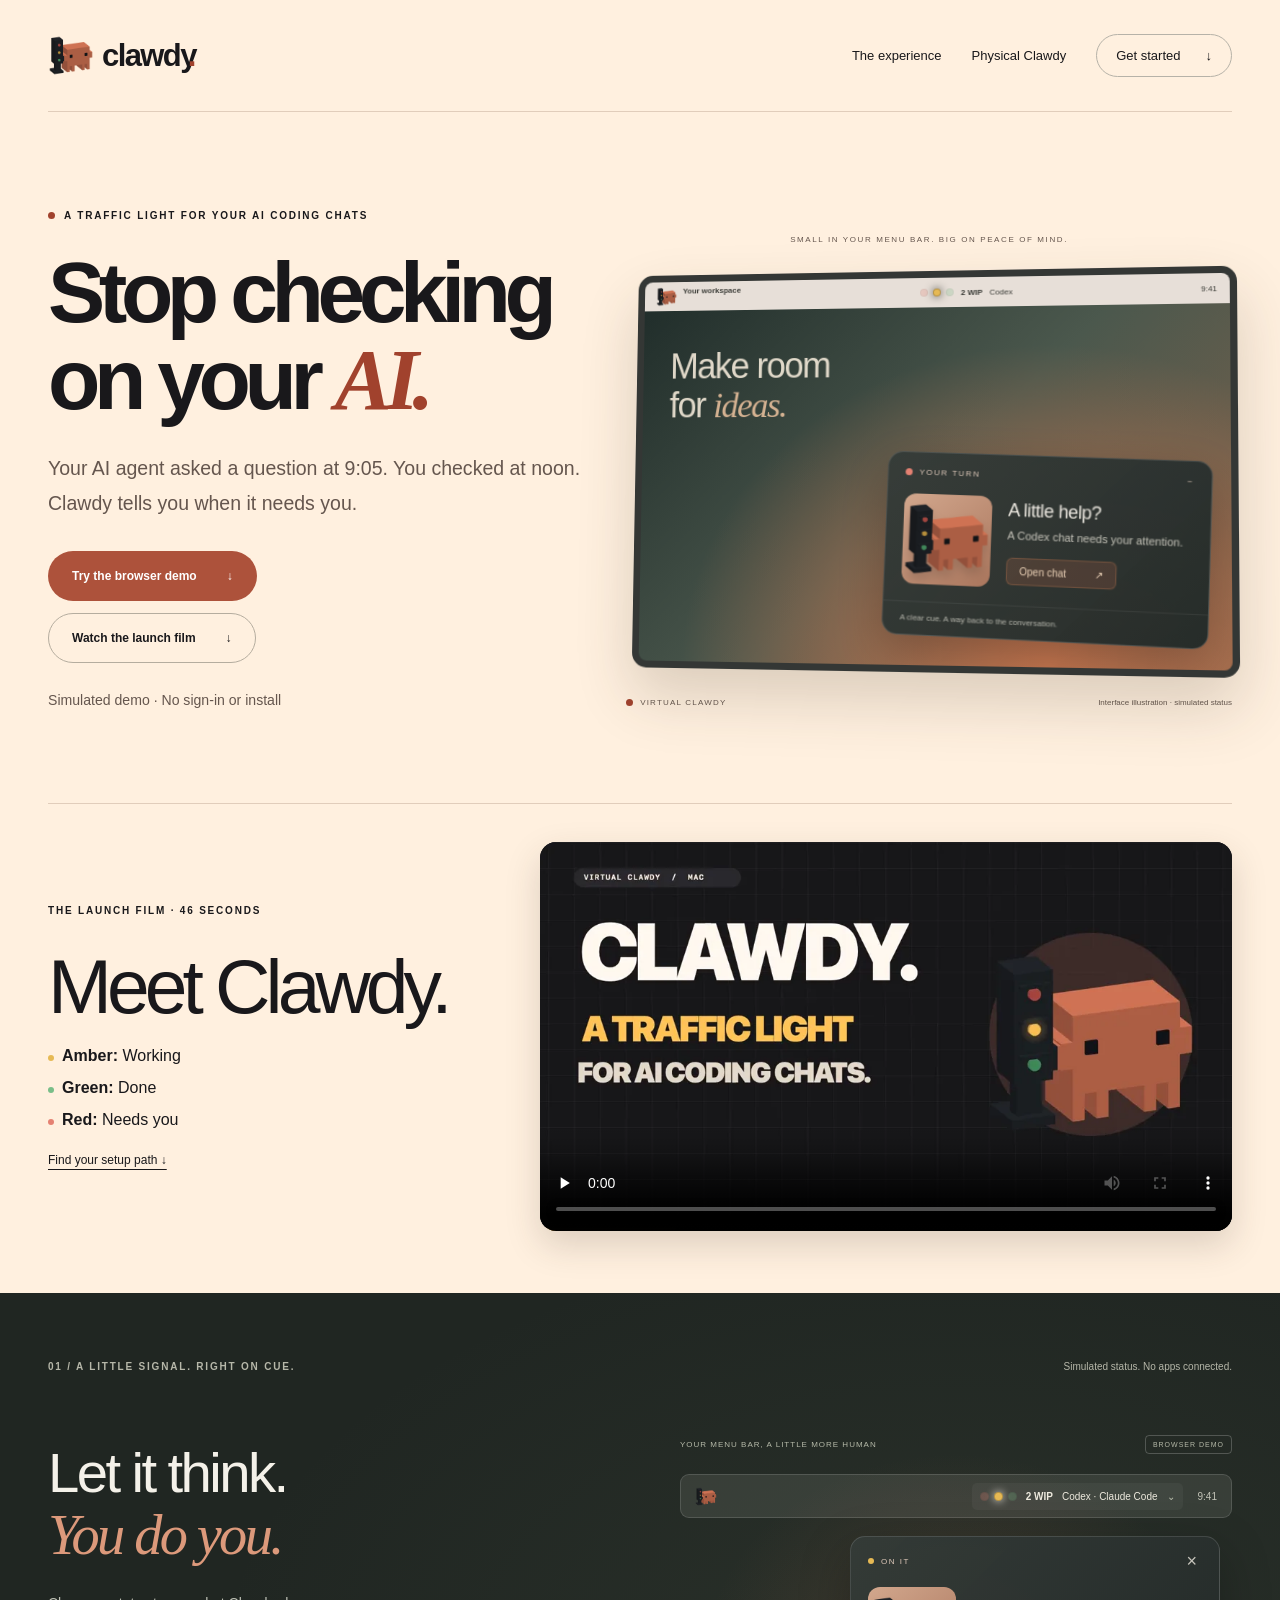
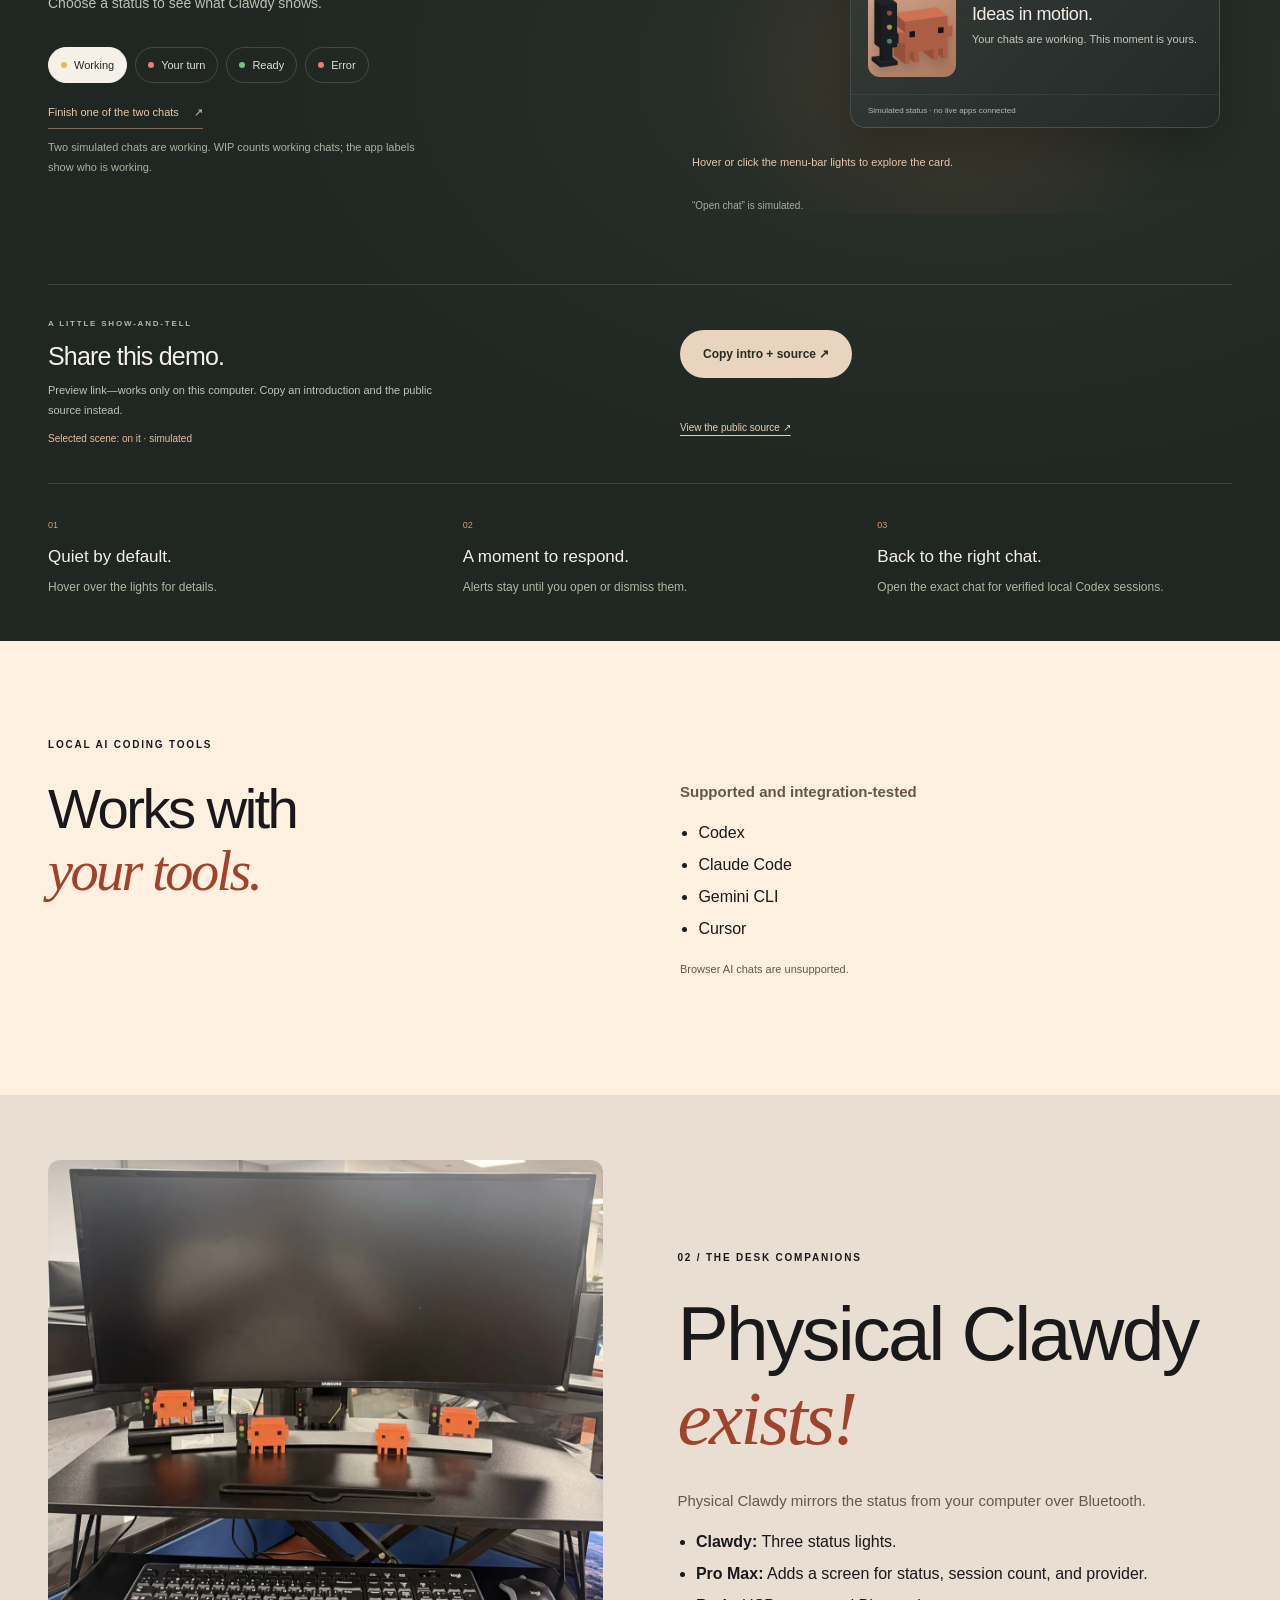
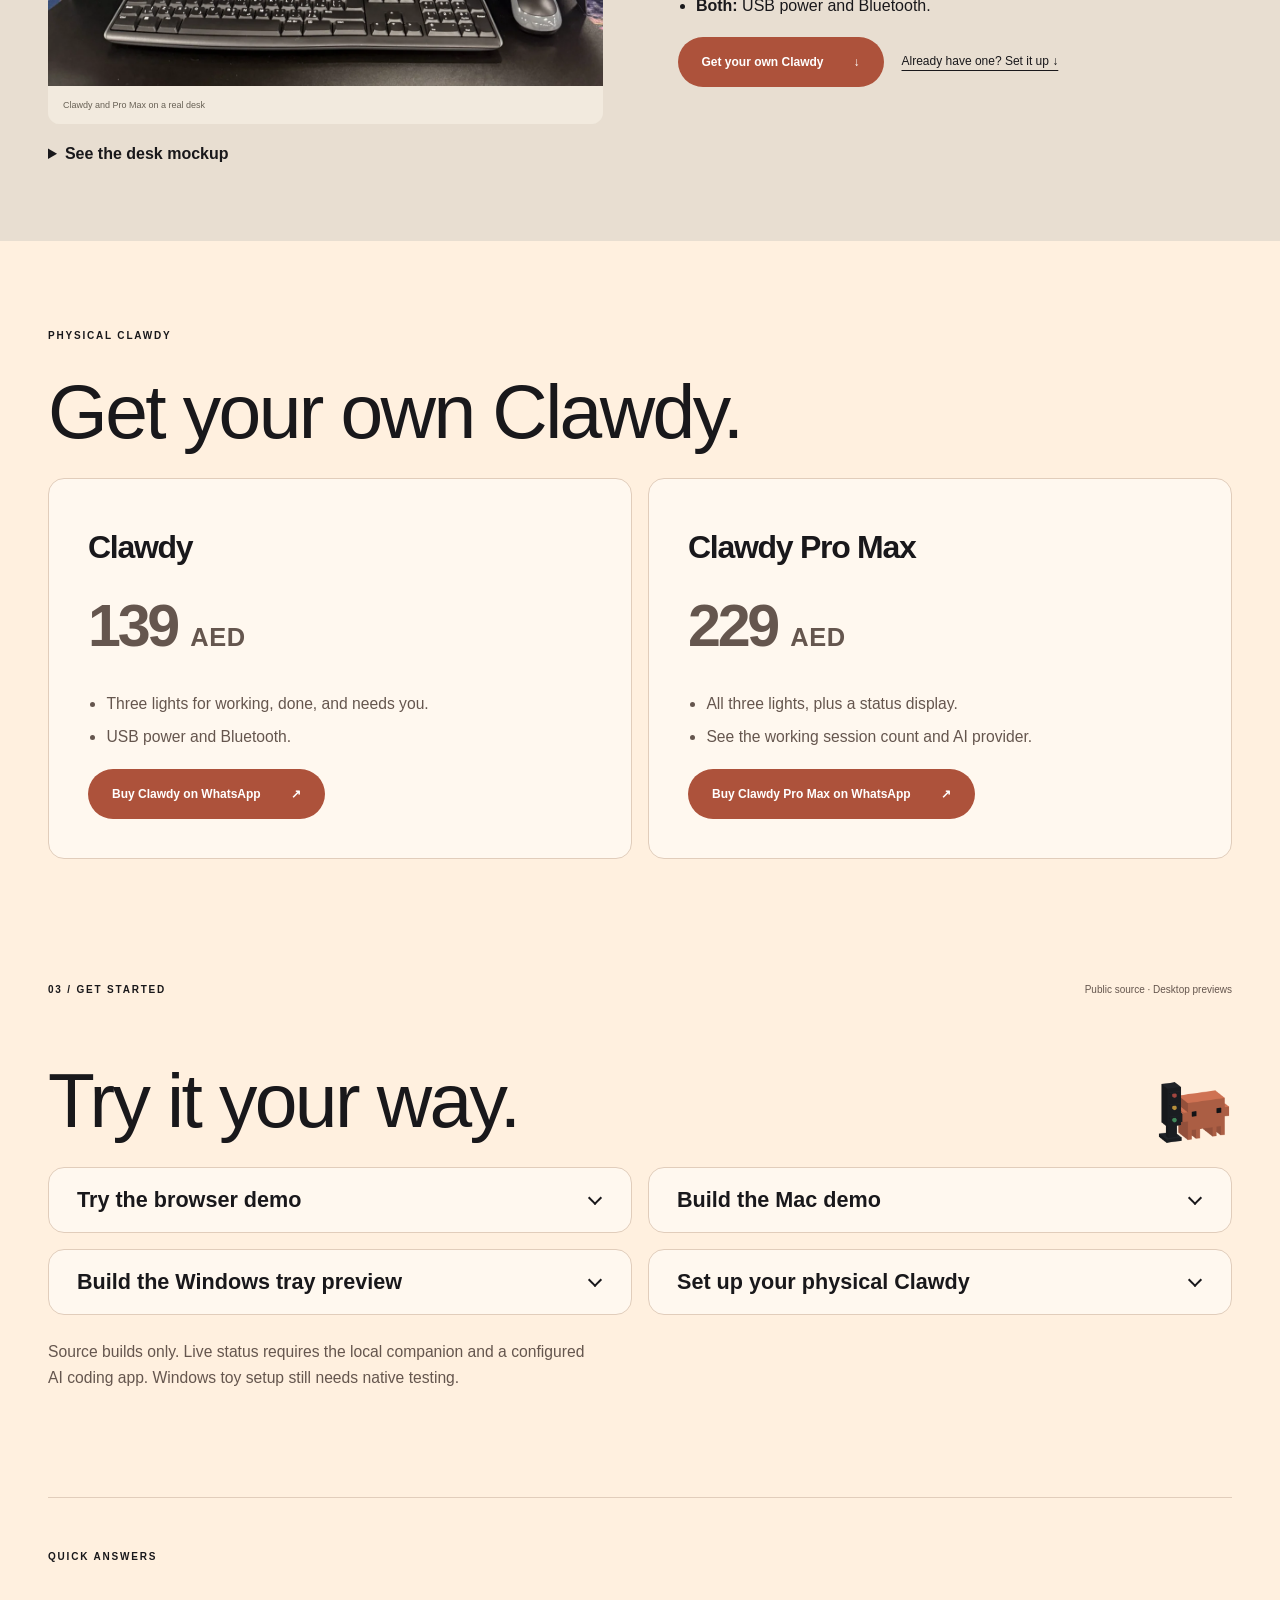
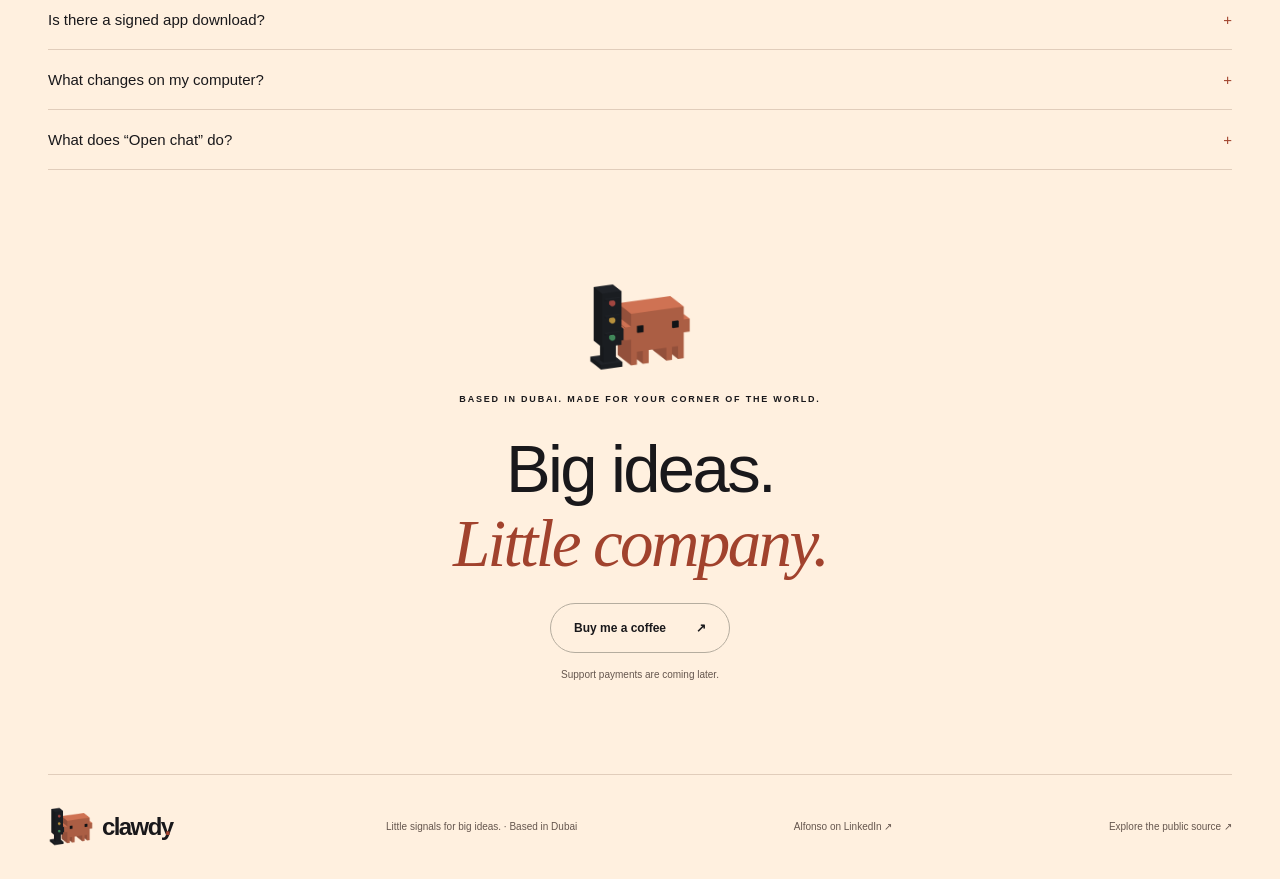
==== clawd-mascot-3d/index.html @ 27b25f12 "Publish the real Clawdy desk photo" ====
<!doctype html>
<html lang="en">
<head>
  <meta charset="utf-8"><meta name="viewport" content="width=device-width, initial-scale=1">
  <meta name="description" content="Meet Virtual Clawdy. Quiet menu-bar traffic lights for your local AI work, with a little personality and a clear cue when it's your turn.">
  <meta property="og:title" content="Clawdy — Stop checking on your AI."><meta property="og:description" content="Menu-bar traffic lights for local AI coding chats. Explore a simulated browser demo and a Mac source prototype; no signed installer is available."><meta property="og:type" content="website">
  <meta property="og:image" content="https://alfonsoforcen3.github.io/clawd-mascot-3d/assets/clawdy-desk.webp">
  <link rel="icon" type="image/png" href="assets/clawdy-hero.png">
  <link rel="canonical" href="https://alfonsoforcen3.github.io/clawd-mascot-3d/">
  <meta name="theme-color" content="#fff0df"><title>Clawdy — Stop checking on your AI.</title>
  <link rel="stylesheet" href="style.css?v=real-desk"><script src="app.js?v=launch-46" defer></script>
</head>
<body>
  <a class="skip-link" href="#main">Skip to content</a>
  <header class="nav wrap"><a class="brand" href="#" aria-label="Clawdy home"><img class="toy-mark" src="assets/clawdy-hero.png" width="1940" height="1696" alt="" aria-hidden="true"><span>clawdy<span class="brand-period">.</span></span></a><nav aria-label="Main navigation"><a href="#experience">The experience</a><a href="#physical">Physical Clawdy</a><a class="nav-button" href="#setup">Get started <span aria-hidden="true">↓</span></a></nav></header>
  <main id="main">
    <section class="hero wrap">
      <div class="hero-copy">
        <p class="eyebrow"><span class="tiny-signal"></span> A TRAFFIC LIGHT FOR YOUR AI CODING CHATS</p>
        <h1>Stop checking<br>on your <em>AI.</em></h1>
        <p class="intro">Your AI agent asked a question at 9:05. You checked at noon. Clawdy tells you when it needs you.</p>
        <div class="hero-actions"><a class="button primary" href="#experience">Try the browser demo <span aria-hidden="true">↓</span></a><a class="button outline" href="#film">Watch the launch film <span aria-hidden="true">↓</span></a></div>
        <p class="hero-note">Simulated demo · No sign-in or install</p>
      </div>
      <div class="hero-art" aria-label="Illustration of Virtual Clawdy on a Mac desktop">
        <span class="art-caption">SMALL IN YOUR MENU BAR. BIG ON PEACE OF MIND.</span>
        <div class="desktop-scene"><div class="desktop-menu"><span class="menu-app"><img class="toy-mark mini-toy" src="assets/clawdy-hero.png" width="1940" height="1696" alt="" aria-hidden="true"> <b>Your workspace</b></span><div class="mini-status"><span class="lights" aria-hidden="true"><i class="lamp red"></i><i class="lamp amber on"></i><i class="lamp green"></i></span><b>2 WIP</b><span>Codex</span></div><span class="menu-clock">9:41</span></div><div class="desktop-wallpaper"><span class="wallpaper-word">Make room<br>for <em>ideas.</em></span><div class="attention-card hero-card"><div class="card-top"><span class="tiny-signal red-signal"></span><span>YOUR TURN</span><span class="card-minimize" aria-hidden="true">−</span></div><div class="card-body"><div class="mascot-tile"><img src="assets/clawdy-hero.png" width="1940" height="1696" alt="Terracotta Clawdy character illustration"></div><div><h3>A little help?</h3><p>A Codex chat needs your attention.</p><span class="mock-action">Open chat <span aria-hidden="true">↗</span></span></div></div><div class="card-foot">A clear cue. A way back to the conversation.</div></div></div></div>
        <div class="art-bottom"><span><span class="tiny-signal"></span> VIRTUAL CLAWDY</span><span>Interface illustration · simulated status</span></div>
      </div>
    </section>
    <section class="launch-film wrap" id="film" aria-labelledby="film-title">
      <div class="film-copy">
        <p class="eyebrow">THE LAUNCH FILM · 46 SECONDS</p>
        <h2 id="film-title">Meet Clawdy.</h2>
        <ul class="scan-list signal-list">
          <li><span class="status-dot amber" aria-hidden="true"></span><strong>Amber:</strong> Working</li>
          <li><span class="status-dot green" aria-hidden="true"></span><strong>Green:</strong> Done</li>
          <li><span class="status-dot red" aria-hidden="true"></span><strong>Red:</strong> Needs you</li>
        </ul>
        <a class="text-link" href="#setup">Find your setup path ↓</a>
      </div>
      <video controls playsinline preload="none" width="1280" height="720" poster="assets/clawdy-film-poster.webp" aria-label="Clawdy launch film">
        <source src="assets/clawdy-launch.mp4" type="video/mp4">
        <track kind="captions" src="assets/clawdy-launch.en.vtt" srclang="en" label="English">
        <a href="assets/clawdy-launch.mp4">Download the launch film</a>
      </video>
    </section>
    <section id="experience" class="experience dark-section"><div class="wrap"><div class="section-top"><p class="eyebrow">01 / A LITTLE SIGNAL. RIGHT ON CUE.</p><span class="small-caption">Simulated status. No apps connected.</span></div><div class="experience-layout"><div class="experience-copy"><h2>Let it think.<br><em>You do you.</em></h2><p>Choose a status to see what Clawdy shows.</p><div class="signal-controls" role="group" aria-label="Choose simulated AI status"><button type="button" data-state="working" aria-pressed="true"><span class="status-dot amber"></span>Working</button><button type="button" data-state="attention" aria-pressed="false"><span class="status-dot red"></span>Your turn</button><button type="button" data-state="ready" aria-pressed="false"><span class="status-dot green"></span>Ready</button><button type="button" data-state="error" aria-pressed="false"><span class="status-dot red"></span>Error</button></div><button type="button" class="finish-demo" id="finish-demo">Finish one of the two chats <span aria-hidden="true">↗</span></button><p class="demo-explainer" id="demo-detail">Two simulated chats are working. WIP counts working chats; the app label shows who is working.</p></div>
      <div class="interactive-preview"><div class="preview-label"><span>YOUR MENU BAR, A LITTLE MORE HUMAN</span><span class="demo-tag">BROWSER DEMO</span></div><div class="demo-menu"><img class="toy-mark mini-toy" src="assets/clawdy-hero.png" width="1940" height="1696" alt="" aria-hidden="true"><button type="button" id="menu-preview" aria-expanded="true" aria-controls="demo-card" aria-label="Hide simulated Clawdy status card"><span class="lights" id="demo-lights" aria-hidden="true"><i class="lamp red"></i><i class="lamp amber on"></i><i class="lamp green"></i></span><b id="demo-wip">2 WIP</b><span id="demo-providers">Codex · Claude Code</span><span class="chevron" aria-hidden="true">⌄</span></button><span class="demo-clock">9:41</span></div>
        <div class="card-space"><article class="attention-card" id="demo-card"><div class="card-top"><span class="status-dot amber" id="demo-dot"></span><span id="demo-label" >ON IT</span><button type="button" id="dismiss-card" aria-label="Dismiss simulated status card">×</button></div><div class="card-body"><div class="mascot-tile"><img src="assets/clawdy-hero.png" width="1940" height="1696" alt="Clawdy character illustration" loading="lazy"></div><div><h3 id="demo-title">Ideas in motion.</h3><p id="demo-message">Your chats are working. This moment is yours.</p><button type="button" class="card-action" id="open-chat">Open chat <span aria-hidden="true">↗</span></button></div></div><div class="card-foot" id="card-foot">Simulated status · no live apps connected</div></article></div><p class="demo-feedback" id="demo-feedback">Choose “Your turn” to try the attention card.</p><p class="sr-only" id="demo-announcement" role="status" aria-live="polite" aria-atomic="true"></p><p class="demo-disclaimer">“Open chat” is simulated.</p>
      </div></div><div class="share-panel" aria-labelledby="share-title"><div><p class="eyebrow">A LITTLE SHOW-AND-TELL</p><h3 id="share-title">Share this demo.</h3><p id="share-boundary">Share a simulated scene with someone. No app connection or installation needed.</p><p class="share-state" id="share-state">Selected scene: Working · simulated</p></div><div class="share-action"><button type="button" class="button share-button" id="share-demo" disabled>Share this demo <span aria-hidden="true">↗</span></button><p id="share-feedback" role="status" aria-live="polite"></p><label id="share-manual-label" for="share-manual" hidden>Share text · select and copy if needed</label><textarea id="share-manual" readonly rows="5" hidden></textarea><a class="share-source" href="https://github.com/alfonsoforcen3/Clawdy-Companion">View the public source ↗</a></div></div><div class="experience-notes"><article><span>01</span><h3>Quiet by default.</h3><p>Hover over the lights for details.</p></article><article><span>02</span><h3>A moment to respond.</h3><p>Alerts stay until you open or dismiss them.</p></article><article><span>03</span><h3>Back to the right chat.</h3><p>Open the exact chat for verified local Codex sessions.</p></article></div></div></section>
    <section class="compatibility wrap">
      <p class="eyebrow">LOCAL AI CODING TOOLS</p>
      <div class="compat-layout"><h2>Works with<br><em>your tools.</em></h2>
        <div>
          <p class="section-copy"><strong>Supported and integration-tested</strong></p>
          <ul class="scan-list"><li>Codex</li><li>Claude Code</li><li>Gemini CLI</li><li>Cursor</li></ul>
          <p class="compat-note">Browser AI chats are unsupported.</p>
        </div>
      </div>
    </section>
    <section id="physical" class="physical-section">
      <div class="wrap physical-layout">
        <div class="physical-media">
          <figure class="physical-art physical-photo">
            <img src="assets/clawdy-real-desk.webp" alt="Orange Clawdy builds and traffic-light posts lined up under a desk monitor, with a Pro Max screen on the left" width="1250" height="1186" loading="lazy">
            <figcaption class="image-note">Clawdy and Pro Max on a real desk</figcaption>
          </figure>
          <details class="desk-mockup">
            <summary>See the desk mockup</summary>
            <figure class="physical-art">
              <img src="assets/clawdy-desk.webp" alt="Desk mockup with Clawdy and Pro Max showing one active Codex session" width="1400" height="788" loading="lazy">
              <figcaption class="image-note">Mockup with the Pro Max firmware display</figcaption>
            </figure>
          </details>
        </div>
        <div class="physical-copy">
          <p class="eyebrow">02 / THE DESK COMPANIONS</p>
          <h2>Physical Clawdy<br><em>exists!</em></h2>
          <p class="section-copy">Physical Clawdy mirrors the status from your computer over Bluetooth.</p>
          <ul class="scan-list">
            <li><strong>Clawdy:</strong> Three status lights.</li>
            <li><strong>Pro Max:</strong> Adds a screen for status, session count, and provider.</li>
            <li><strong>Both:</strong> USB power and Bluetooth.</li>
          </ul>
          <div class="hardware-actions">
            <a class="button primary" href="#get-clawdy">Get your own Clawdy <span aria-hidden="true">↓</span></a>
            <a class="text-link" href="#toy-setup">Already have one? Set it up ↓</a>
          </div>
        </div>
      </div>
    </section>
    <section id="get-clawdy" class="wrap desk-prices" aria-labelledby="desk-prices-title">
      <p class="eyebrow">PHYSICAL CLAWDY</p>
      <h2 id="desk-prices-title">Get your own Clawdy.</h2>
      <div class="setup-grid">
        <article class="setup-card">
          <h3>Clawdy</h3>
          <p class="model-price"><strong>139 <span>AED</span></strong></p>
          <ul class="scan-list">
            <li>Three lights for working, done, and needs you.</li>
            <li>USB power and Bluetooth.</li>
          </ul>
          <a class="button primary" href="https://wa.me/971585855905?text=Hi%20Alfonso%21%20I%E2%80%99d%20like%20to%20buy%20a%20Clawdy%20for%20139%20AED.%20Is%20it%20available%3F">Buy Clawdy on WhatsApp <span aria-hidden="true">↗</span></a>
        </article>
        <article class="setup-card">
          <h3>Clawdy Pro Max</h3>
          <p class="model-price"><strong>229 <span>AED</span></strong></p>
          <ul class="scan-list">
            <li>All three lights, plus a status display.</li>
            <li>See the working session count and AI provider.</li>
          </ul>
          <a class="button primary" href="https://wa.me/971585855905?text=Hi%20Alfonso%21%20I%E2%80%99d%20like%20to%20buy%20a%20Clawdy%20Pro%20Max%20for%20229%20AED.%20Is%20it%20available%3F">Buy Clawdy Pro Max on WhatsApp <span aria-hidden="true">↗</span></a>
        </article>
      </div>
    </section>
    <div id="start"></div>
    <section id="setup" class="start-section wrap" aria-labelledby="setup-title">
      <div class="section-top"><p class="eyebrow">03 / GET STARTED</p><span class="small-caption">Public source · Desktop previews</span></div>
      <div class="start-heading"><h2 id="setup-title">Try it your way.</h2><img class="toy-mark setup-toy" src="assets/clawdy-hero.png" width="1940" height="1696" alt="" aria-hidden="true"></div>
      <div class="setup-grid setup-disclosures">
        <details class="setup-card"><summary>Try the browser demo</summary><div class="setup-details"><p class="path-kicker">01 / ANY BROWSER</p><p>Simulated activity. No account, install, or toy needed.</p><a class="button primary" href="#experience">Try it now ↓</a></div></details>
        <details class="setup-card" id="mac-setup"><summary>Build the Mac demo</summary><div class="setup-details"><p class="path-kicker">02 / MAC</p><p>Requires Apple Command Line Tools and Python.</p><pre><code>git clone https://github.com/alfonsoforcen3/Clawdy-Companion.git
cd Clawdy-Companion
CLAWDY_BUILD_DIR="$HOME/Library/Caches/ClawdyPrototype/SourcePreview" bash desktop/macos/build.sh
open "$HOME/Library/Caches/ClawdyPrototype/SourcePreview/VirtualClawdy.app" --args --demo</code></pre><a class="text-link" href="https://github.com/alfonsoforcen3/Clawdy-Companion/blob/main/docs/TRY_VIRTUAL_CLAWDY.md">Mac prerequisites and full guide ↗</a></div></details>
        <details class="setup-card"><summary>Build the Windows tray preview</summary><div class="setup-details"><p class="path-kicker">03 / WINDOWS</p><p>Build from source. Native Windows testing is pending.</p><a class="text-link" href="https://github.com/alfonsoforcen3/Clawdy-Companion/tree/main/desktop/windows">Windows build instructions ↗</a></div></details>
        <details class="setup-card" id="toy-setup"><summary>Set up your physical Clawdy</summary><div class="setup-details"><p class="path-kicker">04 / PHYSICAL CLAWDY</p><a class="text-link" href="#get-clawdy">See models and prices ↑</a><ol><li><strong>Get ready.</strong> Git, Python 3.9+, and a Clawdy with firmware installed. Plug it into USB power and turn on Bluetooth.</li><li><strong>Run setup.</strong> Clone Clawdy Companion into a permanent folder. From there, run <code>python3 install.py --onboard</code> on Mac. Windows preview: <code>py -3 install.py --onboard</code>.</li><li><strong>Pair and check.</strong> Select your toy, allow Bluetooth, approve status hooks for your AI apps, then check the lights with a real task.</li></ol><a class="text-link" href="https://github.com/alfonsoforcen3/Clawdy-Companion/blob/main/docs/CUSTOMER_SETUP.md">Full buyer setup guide ↗</a><br><a class="text-link" href="https://github.com/alfonsoforcen3/Clawdy-Companion/blob/main/docs/CUSTOMER_AGENT.md">AI-assisted setup and offline preflight ↗</a></div></details>
      </div>
      <p class="setup-note">Source builds only. Live status requires the local companion and a configured AI coding app. Windows toy setup still needs native testing.</p>
    </section>
    <section class="questions wrap">
      <p class="eyebrow">QUICK ANSWERS</p>
      <details><summary>Is there a signed app download?</summary><p>Clawdy is available as a source preview. <a href="https://github.com/alfonsoforcen3/Clawdy-Companion/blob/main/docs/VIRTUAL_CLAWDY_ACCEPTANCE.md">Release status ↗</a></p></details>
      <details><summary>What changes on my computer?</summary><ul class="scan-list"><li>The Mac preview runs a menu-bar app and local status collector.</li><li>Demo mode uses sample data. It adds no hooks or startup items.</li><li>Toy setup separately asks for Bluetooth and app approvals.</li></ul><p><a href="https://github.com/alfonsoforcen3/Clawdy-Companion/tree/main/desktop/macos">Setup, privacy, and removal ↗</a></p></details>
      <details><summary>What does “Open chat” do?</summary><ul class="scan-list"><li>Mac + verified local Codex: opens the exact conversation.</li><li>Other supported targets: opens the app or Terminal.</li><li>Browser demo: simulates the action.</li></ul></details>
    </section>
    <section class="closing wrap"><img class="toy-mark section-toy" src="assets/clawdy-hero.png" width="1940" height="1696" alt="" aria-hidden="true"><p class="eyebrow">BASED IN DUBAI. MADE FOR YOUR CORNER OF THE WORLD.</p><h2>Big ideas.<br><em>Little company.</em></h2><button type="button" class="button outline" id="coffee-button">Buy me a coffee <span aria-hidden="true">↗</span></button><p class="fine-print">Support payments are coming later.</p></section>
  </main>
  <footer class="wrap"><a class="brand" href="#" aria-label="Clawdy home"><img class="toy-mark" src="assets/clawdy-hero.png" width="1940" height="1696" alt="" aria-hidden="true"><span>clawdy<span class="brand-period">.</span></span></a><span>Little signals for big ideas. · Based in Dubai</span><a href="https://ae.linkedin.com/in/alfonsoforcen">Alfonso on LinkedIn ↗</a><a href="https://github.com/alfonsoforcen3/Clawdy-Companion">Explore the public source ↗</a></footer>
  <dialog id="coffee-dialog" aria-labelledby="coffee-title"><button class="dialog-close" id="close-coffee" type="button" aria-label="Close coffee information">×</button><img class="toy-mark section-toy" src="assets/clawdy-hero.png" width="1940" height="1696" alt="" aria-hidden="true"><h2 id="coffee-title">A lovely thought.</h2><p>Clawdy’s coffee jar isn’t connected yet. Support payments are coming later, once a real payment option is ready.</p><p>There’s no checkout here, and no money will be collected.</p><button type="button" class="button primary" id="coffee-done">Back to Clawdy</button></dialog>
</body>
</html>
---- clawd-mascot-3d/style.css ----
:root{--paper:#f5f1eb;--ink:#292923;--muted:#6a685f;--clay:#bd6046;--line:#ded8ce;--green:#79be88;--amber:#e6b954;--red:#e58172;--sans:-apple-system,BlinkMacSystemFont,"Segoe UI",sans-serif;--serif:Georgia,"Times New Roman",serif}*{box-sizing:border-box}html{scroll-behavior:smooth;scroll-padding-top:32px}body{margin:0;background:var(--paper);color:var(--ink);font-family:var(--sans);-webkit-font-smoothing:antialiased}a{color:inherit;text-decoration:none}button{font:inherit;cursor:pointer}button,a,summary{-webkit-tap-highlight-color:transparent}button:focus-visible,a:focus-visible,summary:focus-visible{outline:3px solid var(--clay);outline-offset:5px}button{color:inherit}img{max-width:100%;display:block}.wrap{width:min(1240px,calc(100% - 96px));margin-inline:auto}.skip-link{position:absolute;top:-100px;left:20px;padding:14px;background:white;z-index:20}.skip-link:focus{top:10px}.nav{display:flex;justify-content:space-between;align-items:center;height:112px;border-bottom:1px solid var(--line)}.brand{font-size:31px;font-weight:750;letter-spacing:-1.6px;display:flex;align-items:center;gap:9px}.brand-mark{font-size:41px;color:var(--clay);line-height:1}.brand-period{color:var(--clay);margin-left:-8px}.nav nav{display:flex;align-items:center;gap:30px;font-size:13px}.nav-button{border:1px solid #b6b2a8;border-radius:30px;padding:13px 19px;display:flex;gap:25px}.hero{display:grid;grid-template-columns:.95fr 1.05fr;align-items:center;gap:30px;padding-block:95px 90px}.eyebrow{font-size:10px;font-weight:650;letter-spacing:1.8px;line-height:1.7;display:flex;align-items:center;gap:9px;margin:0 0 25px}.tiny-signal{display:inline-block;width:7px;height:7px;border-radius:50%;background:var(--clay);flex-shrink:0}h1,h2,h3,p{margin-top:0}h1{font-size:clamp(57px,6.3vw,88px);font-weight:500;line-height:1.02;letter-spacing:-5px;margin-bottom:26px}em{font-family:var(--serif);font-weight:400;color:var(--clay)}.intro{font-size:17px;line-height:1.8;color:var(--muted);max-width:415px}.hero-actions{display:flex;align-items:flex-start;flex-direction:column;gap:22px;margin-top:30px}.button{border-radius:30px;padding:17px 23px;font-size:12px;font-weight:600;display:inline-flex;justify-content:space-between;align-items:center;gap:30px;border:1px solid transparent;transition:background .2s,transform .2s}.button:hover{transform:translateY(-2px)}.primary{color:white;background:var(--clay)}.primary:hover{background:#a74c34}.outline{background:transparent;border-color:#b5ad9f}.outline:hover{background:#e9e2d7}.text-link{font-size:12px;text-decoration:underline;text-underline-offset:5px;line-height:1.8}.hero-note,.fine-print{font-size:11px;line-height:1.8;color:var(--muted)}.hero-note{margin:26px 0 0}.hero-art{padding:22px 0 0;position:relative}.art-caption{font-size:8px;letter-spacing:1.6px;display:block;text-align:center;margin-bottom:25px;color:var(--muted)}.desktop-scene{background:#242827;border:7px solid #343735;border-radius:15px;box-shadow:0 28px 60px #41342630;transform:perspective(1200px) rotateY(-6deg) rotateX(3deg);overflow:hidden;position:relative}.desktop-menu{height:30px;background:#e7dfd8;display:flex;align-items:center;justify-content:space-between;padding:0 12px;gap:10px;color:#3b3c37;font-size:8px}.menu-app{display:flex;gap:6px}.mini-status{display:flex;gap:7px;align-items:center}.lights{display:inline-flex;gap:5px;align-items:center}.lamp{width:8px;height:8px;display:block;border-radius:50%;opacity:.24;border:1px solid #0003}.lamp.red{background:var(--red)}.lamp.amber{background:var(--amber)}.lamp.green{background:var(--green)}.lamp.on{opacity:1;box-shadow:0 0 9px currentColor}.desktop-wallpaper{height:358px;background:radial-gradient(ellipse at 70% 100%,#cb7951 0%,transparent 63%),linear-gradient(135deg,#212e2b,#4b584d 50%,#7f624b);padding:38px 28px;position:relative}.wallpaper-word{font-size:36px;color:#f3e9d9;letter-spacing:-1.5px;line-height:1.1;opacity:.9}.wallpaper-word em{color:#e6be9b}.attention-card{background:linear-gradient(135deg,#343b38f5,#232a28fa);border:1px solid #ffffff24;border-radius:15px;box-shadow:0 18px 50px #0004;color:#f2eee6;width:100%;max-width:370px;overflow:hidden}.hero-card{position:absolute;width:320px;bottom:25px;right:20px;transform:rotate(2deg)}.card-top{padding:15px 17px 0;display:flex;align-items:center;gap:7px;font-size:8px;letter-spacing:1.5px;color:#dfc9ba}.red-signal{background:var(--red)}.card-minimize{margin-left:auto}.card-body{display:grid;grid-template-columns:88px 1fr;gap:16px;padding:17px;align-items:center}.mascot-tile{background:linear-gradient(140deg,#d2a78d,#aa765d);border-radius:12px;overflow:hidden;height:90px;display:flex;align-items:center;justify-content:center}.mascot-tile img{width:120px;max-width:none;filter:drop-shadow(0 7px 5px #0002)}.card-body h3{font-size:18px;letter-spacing:-.4px;font-weight:500;margin:0 0 6px}.card-body p{font-size:11px;color:#c7c5bb;line-height:1.6;margin-bottom:13px}.mock-action,.card-action{font-size:10px;color:#eed4b9;background:#b8664838;border:1px solid #c47c5250;padding:7px 12px;display:inline-flex;gap:28px;border-radius:6px}.card-foot{font-size:8px;border-top:1px solid #fff1;padding:10px 17px;color:#b9b9af;line-height:1.5}.art-bottom{display:flex;justify-content:space-between;font-size:8px;color:var(--muted);margin-top:27px;gap:15px}.art-bottom>span:first-child{letter-spacing:1.2px;display:flex;gap:7px;align-items:center}.manifesto{border-top:1px solid var(--line);padding-block:32px 48px;display:flex;justify-content:space-between;align-items:center}.manifesto p{font-size:20px;line-height:1.5;margin:0;font-weight:400;letter-spacing:-.5px}.manifesto strong{font-weight:400;color:var(--muted)}.manifesto>span{font-size:12px;color:var(--muted);line-height:1.8}.dark-section{background:#202622;color:#f4f1e9;padding:65px 0 0;position:relative;overflow:hidden}.dark-section::before{content:"";position:absolute;inset:0;pointer-events:none;background:radial-gradient(ellipse at 75% 40%,#63705826,transparent 55%)}.dark-section>.wrap{position:relative}.section-top{display:flex;align-items:center;justify-content:space-between;gap:20px;margin-bottom:60px}.section-top .eyebrow{margin:0}.small-caption{font-size:10px;color:var(--muted)}.dark-section .eyebrow,.dark-section .small-caption{color:#b6b7a9}.experience-layout{display:grid;grid-template-columns:1fr 1fr;gap:80px;align-items:center;padding-bottom:70px}h2{font-size:clamp(38px,4.4vw,59px);font-weight:400;letter-spacing:-2.6px;line-height:1.1;margin-bottom:25px}.dark-section em{color:#dc997b}.experience-copy>p{color:#bdc0b4;font-size:14px;line-height:1.85;max-width:370px}.signal-controls{display:flex;flex-wrap:wrap;gap:8px;margin:30px 0 18px}.signal-controls button{border:1px solid #ffffff28;background:transparent;color:#deded4;border-radius:25px;display:flex;align-items:center;gap:7px;font-size:11px;padding:11px 12px}.signal-controls button[aria-pressed=true]{background:#f5f1e9;color:#242925;border-color:#f5f1e9}.status-dot{width:6px;height:6px;border-radius:50%;display:inline-block;flex-shrink:0}.status-dot.amber{background:var(--amber)}.status-dot.red{background:var(--red)}.status-dot.green{background:var(--green)}.experience-copy .demo-explainer{font-size:11px;max-width:390px;min-height:60px;color:#acb0a0}.interactive-preview{background:radial-gradient(ellipse at 50% 60%,#b26d4b35,transparent 65%);min-width:0}.preview-label{display:flex;justify-content:space-between;align-items:center;gap:15px;font-size:8px;letter-spacing:1px;color:#b5b9a8;margin-bottom:20px}.demo-tag{border:1px solid #ffffff35;padding:5px 7px;border-radius:4px;font-size:7px;white-space:nowrap}.demo-menu{height:44px;display:flex;align-items:center;gap:15px;background:#d4d5cc1c;border:1px solid #ffffff22;border-radius:9px;padding:0 14px;font-size:13px}.demo-menu>span:first-child{color:#c7beab}.demo-menu button{display:flex;align-items:center;gap:9px;border:0;background:#ffffff0a;color:#eeeade;padding:8px;border-radius:5px;font-size:10px;margin-left:auto;max-width:100%;white-space:nowrap}.demo-menu .lamp{width:9px;height:9px}.demo-clock{font-size:10px;color:#c2c3b7}.chevron{color:#b9bead}.card-space{display:flex;justify-content:flex-end;min-height:235px;padding:18px 12px 0}.card-space .attention-card{align-self:flex-start}.card-top button{margin-left:auto;background:transparent;border:0;font-size:18px;line-height:1;color:#c7c5bc;padding:0 5px}.card-action:hover{background:#b8664866}.card-action:disabled{opacity:.55;cursor:default}.demo-feedback{font-size:11px;color:#e7c6ab;min-height:36px;line-height:1.7;margin:0 12px 8px}.demo-disclaimer{font-size:10px;color:#a6ad9c;line-height:1.7;margin:0 12px}.experience-notes{border-top:1px solid #ffffff20;display:grid;grid-template-columns:repeat(3,1fr);gap:60px;padding-block:30px 42px}.experience-notes article>span{font-size:9px;color:#da9a7b}.experience-notes h3{font-size:17px;font-weight:400;margin:15px 0 10px}.experience-notes p{font-size:12px;color:#afb7a4;line-height:1.8;margin-bottom:0}.compatibility{padding-block:95px}.compat-layout{display:grid;grid-template-columns:1fr 1fr;gap:80px}.section-copy{font-size:15px;line-height:1.9;color:var(--muted);max-width:470px}.provider-list{display:flex;flex-wrap:wrap;gap:9px;margin:23px 0}.provider-list span{font-size:11px;padding:10px 13px;border:1px solid #c9c4b8;border-radius:5px}.compat-note{font-size:11px;line-height:1.8;color:var(--muted);max-width:460px;margin-bottom:20px}.compat-note strong{color:var(--ink);font-weight:500}.physical-section{background:#e8ded1;padding:65px 0}.physical-layout{display:grid;grid-template-columns:1fr 1fr;align-items:center;gap:75px}.physical-art{position:relative;overflow:hidden;border-radius:12px;background:#eee8dd}.physical-art>img{width:100%;height:auto;aspect-ratio:1.12;object-fit:cover}.image-note{font-size:9px;display:block;padding:12px 15px;background:#f2eade;color:#686155;line-height:1.6}.physical-detail{font-size:12px;line-height:1.8;color:var(--muted);max-width:420px;margin-bottom:25px}.physical-copy .fine-print{max-width:380px;margin:18px 0 0;font-size:10px}.start-section{padding-block:90px}.start-heading{display:flex;align-items:center;justify-content:space-between;gap:70px}.start-heading .section-copy{max-width:300px}.path-grid{display:grid;grid-template-columns:1fr 1fr;gap:20px;margin-top:35px}.path-card{padding:35px;border:1px solid var(--line);border-radius:14px;display:flex;align-items:flex-start;flex-direction:column;background:#eeebe4}.virtual-path{background:#ede2d6;border-color:#d9c7b4}.path-kicker{font-size:9px;letter-spacing:1.7px;color:var(--muted)}.path-symbol{font-size:22px;letter-spacing:4px;color:var(--clay);padding-block:35px 22px}.physical-symbol{font-size:40px;line-height:26px;letter-spacing:0}.path-card h3{font-size:28px;font-weight:400;letter-spacing:-1px;margin-bottom:15px}.path-card>p:not(.fine-print){font-size:13px;line-height:1.8;color:var(--muted);max-width:400px;margin-bottom:28px}.path-card .button{margin-top:auto}.path-card .fine-print{font-size:10px;margin:18px 0 0;max-width:380px}.questions{border-top:1px solid var(--line);padding-block:50px 30px}.questions details{border-bottom:1px solid var(--line);padding-block:21px}.questions summary{font-size:15px;cursor:pointer;list-style:none;display:flex;justify-content:space-between;gap:25px}.questions summary::after{content:"+";color:var(--clay)}.questions details[open] summary::after{content:"−"}.questions details p{font-size:13px;line-height:1.9;color:var(--muted);max-width:760px;margin:18px 0 0}.questions details a{text-decoration:underline;text-underline-offset:3px}.closing{text-align:center;padding-block:80px}.closing>.brand-mark{display:block;margin-bottom:25px}.closing .eyebrow{justify-content:center;font-size:9px}.closing h2{font-size:67px;margin-bottom:22px}.closing>p:not(.eyebrow):not(.fine-print){font-size:13px;color:var(--muted);margin-bottom:25px}.closing .fine-print{font-size:10px;margin-top:13px}footer{display:flex;justify-content:space-between;align-items:center;gap:20px;padding-block:30px;border-top:1px solid var(--line);font-size:10px;color:var(--muted)}footer .brand{font-size:24px;color:var(--ink)}dialog{background:var(--paper);color:var(--ink);border:1px solid var(--line);border-radius:20px;width:min(460px,calc(100% - 40px));padding:40px;box-shadow:0 30px 100px #0005}dialog::backdrop{background:#202622aa;backdrop-filter:blur(6px)}dialog h2{font-size:38px;margin-top:25px}dialog p{font-size:14px;line-height:1.8;color:var(--muted)}dialog .button{margin-top:15px}.dialog-close{position:absolute;top:14px;right:17px;border:0;background:transparent;font-size:26px}.blink{animation:pulse 1.1s infinite}@keyframes pulse{50%{opacity:.35}}[hidden]{display:none!important}@media(min-width:1500px){.hero{padding-block:115px}.desktop-wallpaper{height:400px}}@media(max-width:1100px){.wrap{width:calc(100% - 64px)}.hero{gap:25px}.hero h1{font-size:65px}.hero-card{width:285px}.hero-art .card-body{grid-template-columns:70px 1fr;gap:12px}.hero-art .mascot-tile{height:80px}.experience-layout{gap:40px}.experience-notes{gap:30px}.physical-layout{gap:40px}.art-caption{font-size:7px}.desktop-wallpaper{height:330px}.menu-app b{display:none}.nav nav{gap:20px}.physical-copy h2{font-size:44px}}@media(max-width:780px){.wrap{width:calc(100% - 40px)}.nav{height:85px}.nav nav>a:not(.nav-button){display:none}.nav-button{font-size:10px;padding:12px;gap:12px}.brand{font-size:27px}.brand-mark{font-size:34px}.hero{grid-template-columns:1fr;padding-block:55px 40px;gap:40px}.hero h1{font-size:70px;letter-spacing:-4px}.hero .intro{font-size:16px}.hero-art{width:min(100%,540px);justify-self:center;padding-top:0}.desktop-scene{transform:none}.desktop-wallpaper{height:330px}.hero-card{width:300px}.art-caption{font-size:8px}.manifesto{padding-block:25px 35px;gap:30px}.manifesto p{font-size:16px}.manifesto>span{font-size:10px;max-width:150px}.section-top{margin-bottom:40px}.section-top .small-caption{display:none}.experience-layout,.compat-layout,.physical-layout{grid-template-columns:1fr;gap:35px}.dark-section{padding-top:45px}.experience-layout{padding-bottom:40px}.experience-copy>p{max-width:100%}.experience-copy .demo-explainer{min-height:0;max-width:100%}.interactive-preview{max-width:530px;width:100%;margin:auto}.experience-notes{grid-template-columns:1fr;gap:25px}.experience-notes article{display:grid;grid-template-columns:25px 1fr;gap:0 10px}.experience-notes h3{margin:0 0 8px}.experience-notes p{grid-column:2}.experience-notes article>span{padding-top:5px}.compatibility{padding-block:60px}.compat-layout h2{margin-bottom:0}.physical-section{padding-block:40px}.physical-art{max-width:500px;margin:auto;order:2}.physical-copy h2{font-size:46px}.physical-copy{order:1}.start-section{padding-block:60px}.start-heading{display:block}.path-grid{grid-template-columns:1fr}.path-card{padding:28px}.path-symbol{padding-block:25px 20px}.questions{padding-top:35px}.closing{padding-block:60px}.closing h2{font-size:55px}footer{flex-wrap:wrap}footer .brand{width:100%}.closing .eyebrow{font-size:8px}h2{font-size:44px}.card-space{min-height:230px}.preview-label{font-size:7px}}@media(max-width:380px){.hero h1{font-size:60px}.desktop-wallpaper{padding:25px 15px}.hero-card{right:10px;width:275px}.demo-menu{padding:0 8px;gap:8px}.demo-menu button{gap:6px;font-size:9px}.demo-clock{display:none}.demo-menu .lamp{width:7px;height:7px}.card-body{grid-template-columns:70px 1fr;gap:12px}.card-body h3{font-size:17px}.mascot-tile{height:80px}.preview-label{letter-spacing:.4px}.hero-note{font-size:10px}}@media(prefers-reduced-motion:reduce){html{scroll-behavior:auto}*,*::before,*::after{animation:none!important;transition:none!important}.button:hover{transform:none}}
/* Preserve the original illustration's full silhouette inside the compact tile. */
.mascot-tile img{width:100%;height:auto;max-height:100%;object-fit:contain;max-width:100%}.physical-art>img{aspect-ratio:1.5;object-fit:contain;background:#211d1b}
/* Darker button fill keeps small white CTA labels above WCAG AA contrast. */
.primary{background:#ad523b}
/* Clear entry paths and deliberately bounded sharing. */
.hero-note{max-width:450px;line-height:1.7}.quick-paths{padding-bottom:40px}.quick-heading{display:flex;justify-content:space-between;gap:30px;align-items:baseline;margin-bottom:20px}.quick-heading h2{font-family:var(--sans);font-size:19px;letter-spacing:-.4px;margin:0}.quick-heading p{font-size:11px;line-height:1.8;color:var(--muted);margin:0}.quick-grid{display:grid;grid-template-columns:repeat(3,1fr);gap:12px}.quick-grid a{display:flex;flex-direction:column;gap:12px;padding:22px;border:1px solid var(--line);border-radius:10px;background:#eeebe44d;transition:background .2s}.quick-grid a:hover{background:#eae3d8}.quick-grid strong{font-size:14px;font-weight:500;display:flex;gap:15px;justify-content:space-between}.quick-grid small{font-size:10px;line-height:1.7;color:var(--muted)}.quick-platforms{font-size:10px;color:var(--muted);margin:17px 0 0;line-height:1.8}.provider-list{flex-direction:column}.provider-list span{border:0;border-bottom:1px solid var(--line);border-radius:0;padding:0 0 12px;font-size:13px}.provider-list small{display:block;font-size:10px;color:var(--muted);line-height:1.8;margin-top:5px}.share-panel{border-top:1px solid #ffffff20;display:grid;grid-template-columns:1fr 1fr;gap:80px;padding:32px 0 35px}.share-panel .eyebrow{margin-bottom:10px;font-size:8px;color:#b6b7a9}.share-panel h3{font-size:25px;font-weight:400;letter-spacing:-.8px;margin-bottom:10px}.share-panel p{font-size:11px;line-height:1.8;color:#bfc5b7;max-width:405px;margin-bottom:0}.share-panel p.share-state{font-size:10px;color:#e6bd9f;margin-top:10px}.share-action{align-self:center}.share-button{background:#e8d4bf;color:#282c25;border:0;font-size:12px}.share-button:hover{background:#f4e5d5}.share-button:disabled{opacity:.6;cursor:default}.share-source{display:inline-block;font-size:10px;color:#e8d0b8;text-decoration:underline;text-underline-offset:4px;margin-top:12px}.share-action #share-feedback{margin-top:12px;max-width:400px;color:#e8d0b8;min-height:20px}.share-action textarea{width:100%;background:#151c17;color:#f1eade;border:1px solid #809075;border-radius:7px;font:12px/1.8 var(--sans);padding:12px;margin-top:8px;resize:vertical}.share-action label{font-size:11px;color:#d9d8c9;display:block;margin-top:15px}@media(max-width:780px){.hero h1{font-size:66px}.quick-heading{display:block}.quick-heading p{margin-top:10px}.quick-grid{grid-template-columns:1fr}.quick-grid a{padding:18px;gap:8px}.share-panel{grid-template-columns:1fr;gap:25px}.share-panel .share-action{max-width:100%}}@media(max-width:380px){.hero h1{font-size:57px;letter-spacing:-3.5px}.quick-grid strong{font-size:13px}}@media(prefers-reduced-motion:reduce){.quick-grid a{transition:none}}
.compat-table-scroll{margin-top:28px}.compat-table{border-collapse:collapse;width:100%;text-align:left;font-size:11px;line-height:1.7}.compat-table caption{text-align:left;font-size:14px;font-weight:500;margin-bottom:12px}.compat-table th,.compat-table td{padding:11px 14px 11px 0;border-bottom:1px solid var(--line);vertical-align:top}.compat-table thead{font-size:9px;letter-spacing:1px;color:var(--muted);text-transform:uppercase}.compat-table tbody th{font-weight:500;width:32%}.compat-table td{color:var(--muted)}.maker-link{display:inline-block;margin-top:18px;font-size:11px}.sr-only{position:absolute;width:1px;height:1px;padding:0;margin:-1px;overflow:hidden;clip:rect(0,0,0,0);white-space:nowrap;border:0}.physical-detail strong{font-weight:600;color:var(--ink)}
.finish-demo{display:inline-flex;align-items:center;gap:15px;border:0;border-bottom:1px solid #d5b3957a;padding:2px 0 5px;background:transparent;color:#e8c7ab;font-size:11px;line-height:1.8;margin:0 0 8px}.finish-demo:hover{color:#fff2df}

/* Launch film palette, two clear entry points, and setup steps close to the product. */
:root{--paper:#fff0df;--ink:#19181b;--muted:#65564e;--line:#e1cdbb;--clay:#a1422d}
.hero h1{font-family:var(--sans);font-weight:850;letter-spacing:-.075em;font-size:clamp(3.25rem,6.7vw,6.6rem)}
.hero h1 em{font-family:var(--serif);font-weight:700;color:var(--clay)}
.hero .intro{font-size:clamp(1rem,1.6vw,1.22rem);max-width:34rem}
.hero-actions{display:flex;flex-wrap:wrap;gap:12px}
.hero-note,.quick-heading p{font-size:.88rem}
.button{min-height:44px}
.launch-film{display:grid;grid-template-columns:minmax(0,.75fr) minmax(0,1.25fr);gap:clamp(24px,6vw,92px);align-items:center;padding-block:38px 62px;border-top:1px solid var(--line)}
.launch-film h2{font-size:clamp(2.6rem,6vw,5.3rem);margin:0 0 16px;letter-spacing:-.065em}
.film-copy>p:not(.eyebrow){font-size:1rem;line-height:1.65;color:var(--muted)}
.launch-film video{width:100%;height:auto;aspect-ratio:16/9;display:block;border-radius:16px;background:#171719;box-shadow:0 14px 35px #392d282c}
.physical-art{margin:0}
.physical-art>img{width:100%;height:auto;aspect-ratio:1400/788;object-fit:cover;background:#cdbbac}
.physical-copy h2,.start-heading h2{font-size:clamp(2.8rem,6vw,5.4rem)}
.setup-grid{display:grid;grid-template-columns:repeat(2,minmax(0,1fr));gap:16px}
.setup-card{background:#fff8ef;border:1px solid var(--line);border-radius:16px;padding:clamp(20px,3.3vw,39px);min-width:0}
.setup-card h3{font-size:clamp(1.45rem,3vw,2rem);letter-spacing:-.04em;margin:.35em 0}
.setup-card p:not(.path-kicker),.setup-card li,.setup-note{font-size:.98rem;line-height:1.65;color:var(--muted)}
.setup-card ol{padding-left:1.35rem}
.setup-card li+li{margin-top:.55rem}
.setup-card .text-link{display:inline-flex;align-items:center;min-height:44px}
.setup-card details{margin:12px 0 0}
.setup-card summary{font-weight:700;cursor:pointer;min-height:44px;align-content:center}
.setup-card pre{white-space:pre-wrap;overflow-wrap:anywhere;background:#211d22;color:#fff0df;padding:16px;border-radius:9px;line-height:1.55;font-size:.83rem}
.setup-card li code{overflow-wrap:anywhere;color:var(--ink)}
.setup-note{margin-top:24px;max-width:62ch}
#setup,#mac-setup,#toy-setup,#experience{scroll-margin-top:18px}
@media(max-width:780px){
  .launch-film,.setup-grid{grid-template-columns:1fr}
  .launch-film{padding-block:28px 45px}
  .physical-art{width:100%;max-width:none}
}

/* Reuse the existing toy art as the visual signature. */
.toy-mark{display:block;width:46px;height:auto;object-fit:contain;flex:none}
.brand{display:inline-flex;align-items:center;gap:8px;min-height:44px}
.toy-mark.mini-toy{display:inline-block;width:22px;vertical-align:middle}
.section-toy{width:108px;margin:0 auto 18px}
.setup-toy{width:76px;align-self:center}
.scan-list{padding-left:1.15em;margin:0 0 1.15em;font-size:1rem;line-height:1.5}
.scan-list li+li{margin-top:.5em}
.signal-list{list-style:none;padding:0}
.signal-list .status-dot{display:inline-block;margin-right:.5em}
.questions .scan-list{margin-top:.35em}
@media(max-width:780px){.toy-mark{width:39px}.section-toy{width:84px}.setup-toy{width:61px;margin-block:10px}.nav .brand{gap:5px}}

.hardware-actions{display:flex;flex-wrap:wrap;align-items:center;gap:12px 18px}
.hardware-actions .text-link{display:inline-flex;align-items:center;min-height:44px}
.desk-prices{padding-block:clamp(42px,7vw,86px) 32px;scroll-margin-top:18px}
.desk-prices h2{margin-bottom:24px;font-size:clamp(2.8rem,6vw,5rem)}
.desk-prices .model-price{margin:10px 0 16px;color:var(--ink);line-height:1.1}
.model-price strong{font-size:clamp(2.35rem,5vw,3.7rem);letter-spacing:-.055em}
.model-price span{font-size:.43em;letter-spacing:.025em}

.setup-disclosures{align-items:start}
.setup-disclosures>.setup-card{padding:0}
.setup-disclosures>.setup-card>summary{
  padding:19px clamp(17px,3vw,28px);
  margin:0;
  border:0;
  border-radius:16px;
  list-style:none;
  display:flex;
  align-items:center;
  justify-content:space-between;
  gap:12px;
  font-size:clamp(1.08rem,2.1vw,1.35rem);
}
.setup-disclosures summary::-webkit-details-marker{display:none}
.setup-disclosures summary::after{content:"";width:8px;height:8px;border:solid currentColor;border-width:0 2px 2px 0;transform:rotate(45deg);margin:0 3px 4px 0;flex:none}
.setup-disclosures details[open]>summary::after{transform:rotate(225deg);margin-bottom:0}
.setup-disclosures summary:hover{background:#f9e7d5}
.setup-details{padding:0 clamp(17px,3vw,28px) 18px}

.physical-media{min-width:0}
.physical-photo>img{aspect-ratio:1250/1186;object-fit:contain;background:transparent}
.desk-mockup{margin-top:8px}
.desk-mockup summary{cursor:pointer;font-weight:600;min-height:44px;align-content:center}
@media(max-width:780px){.physical-media{order:2}}
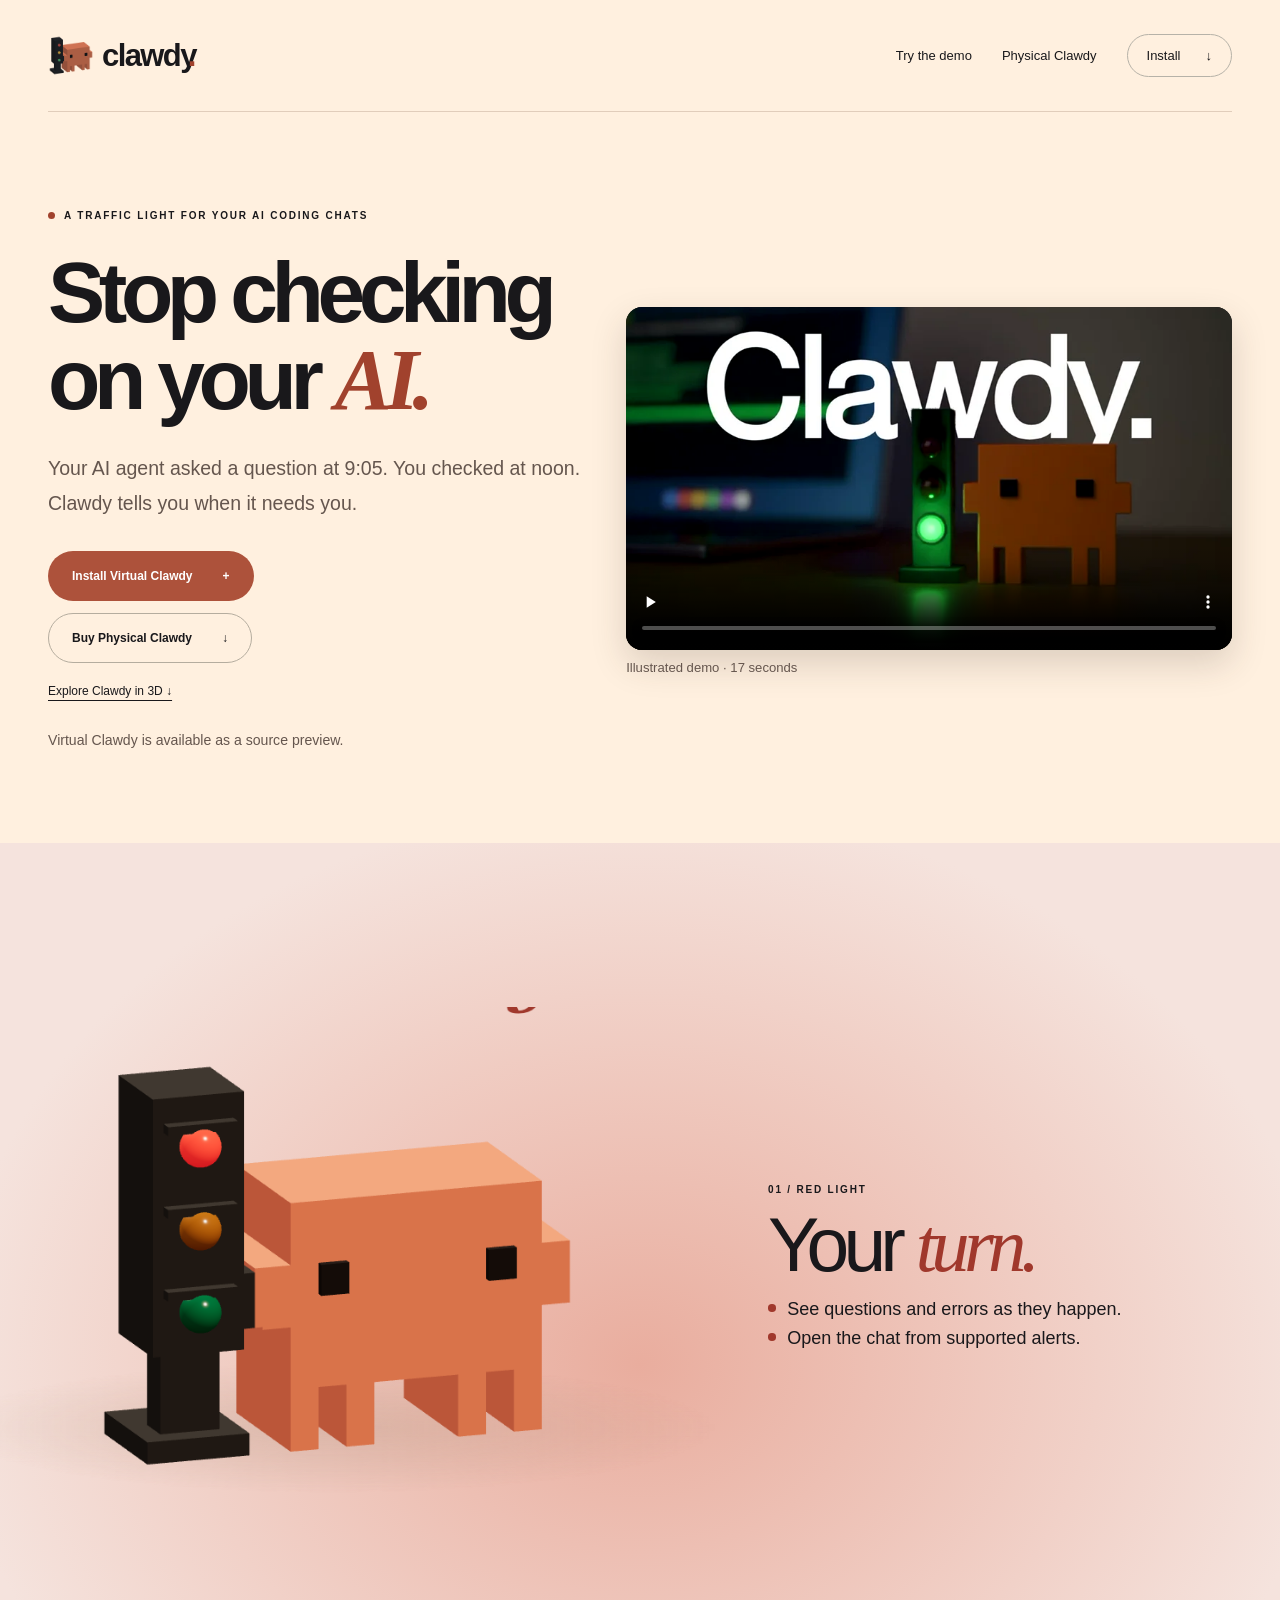
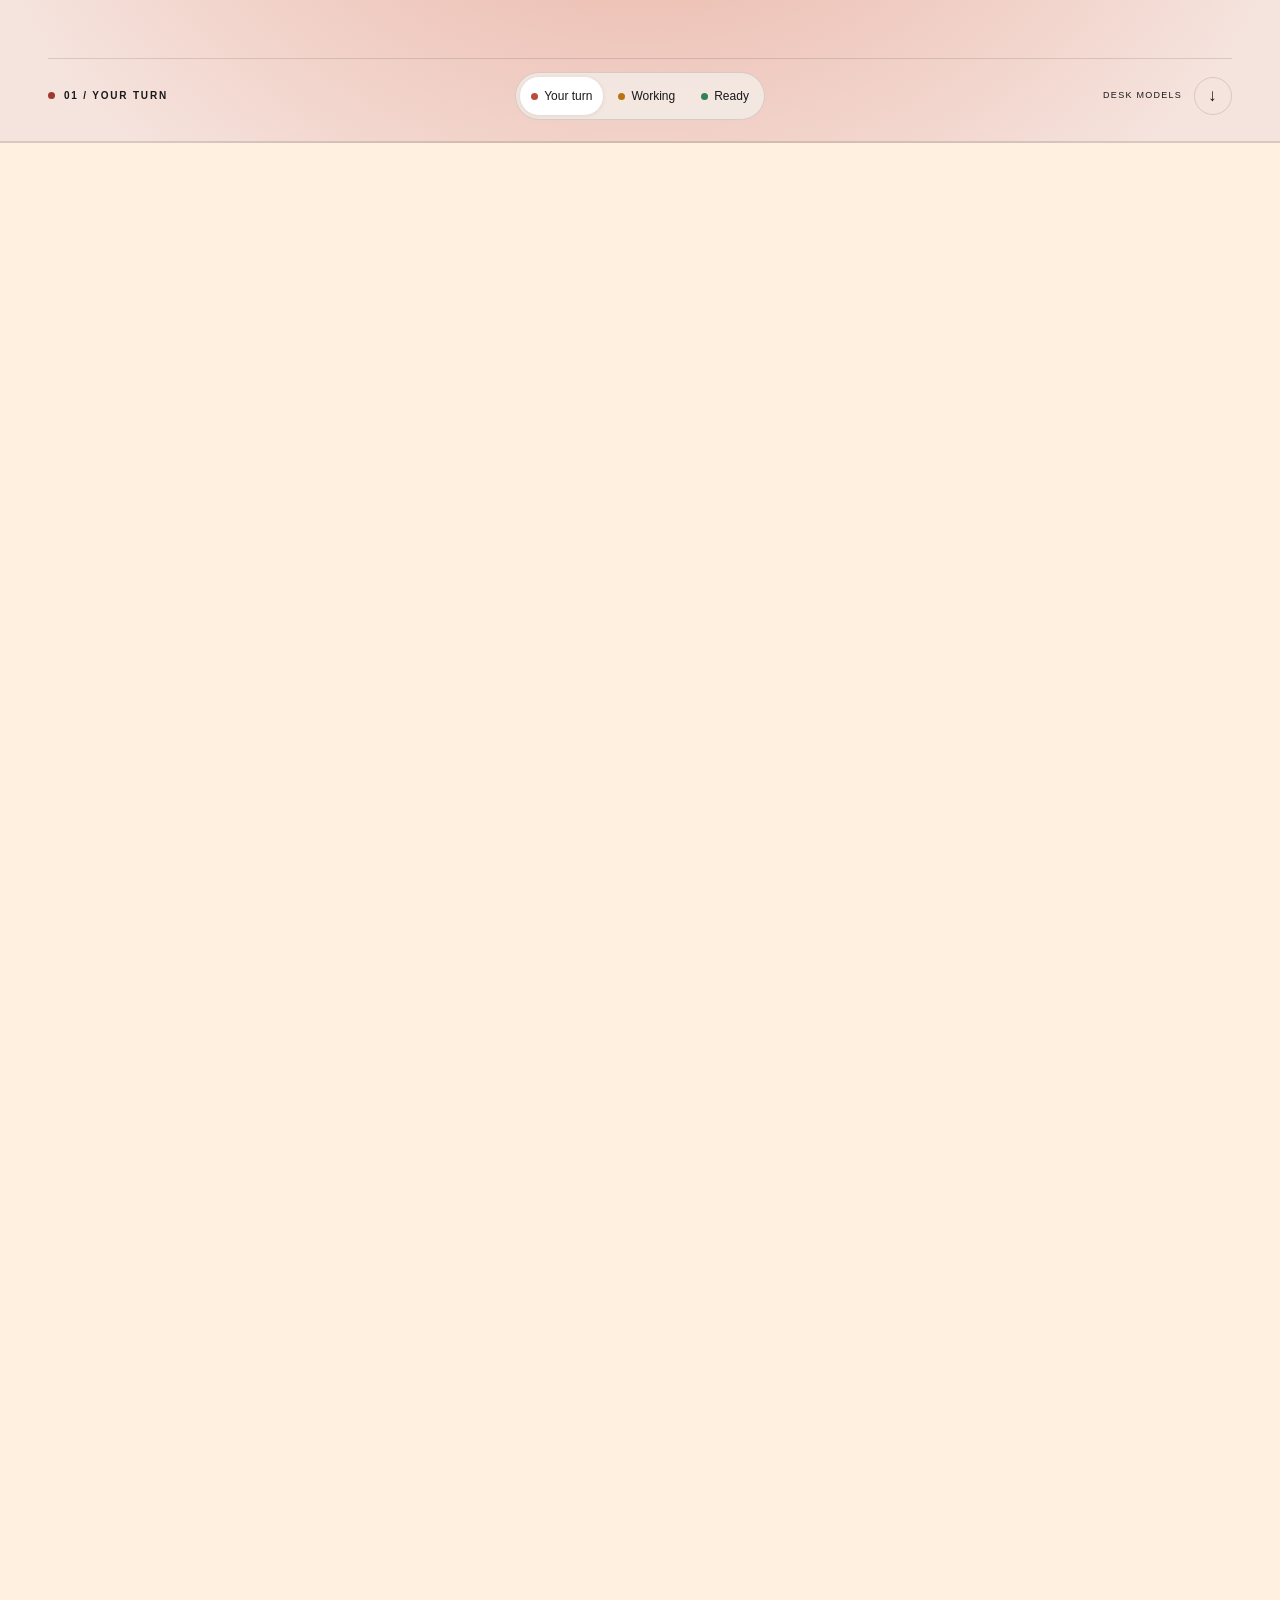
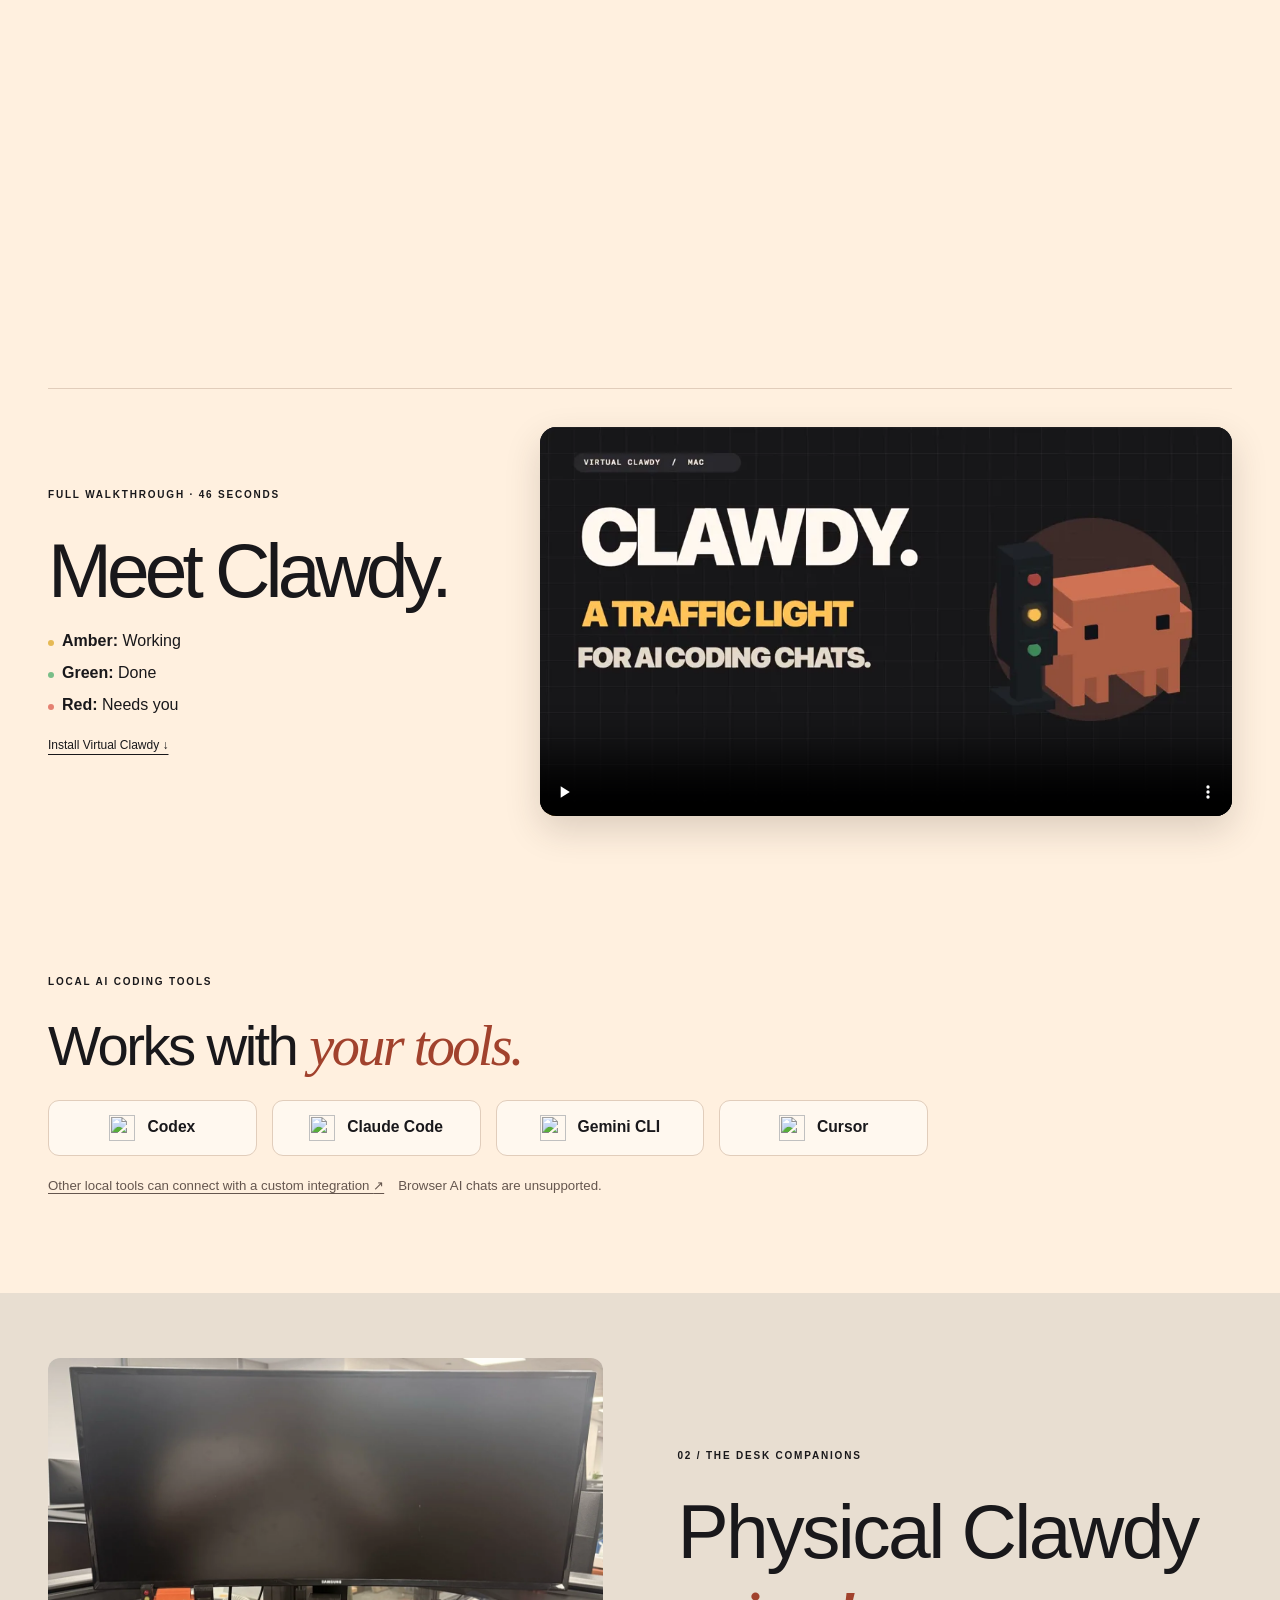
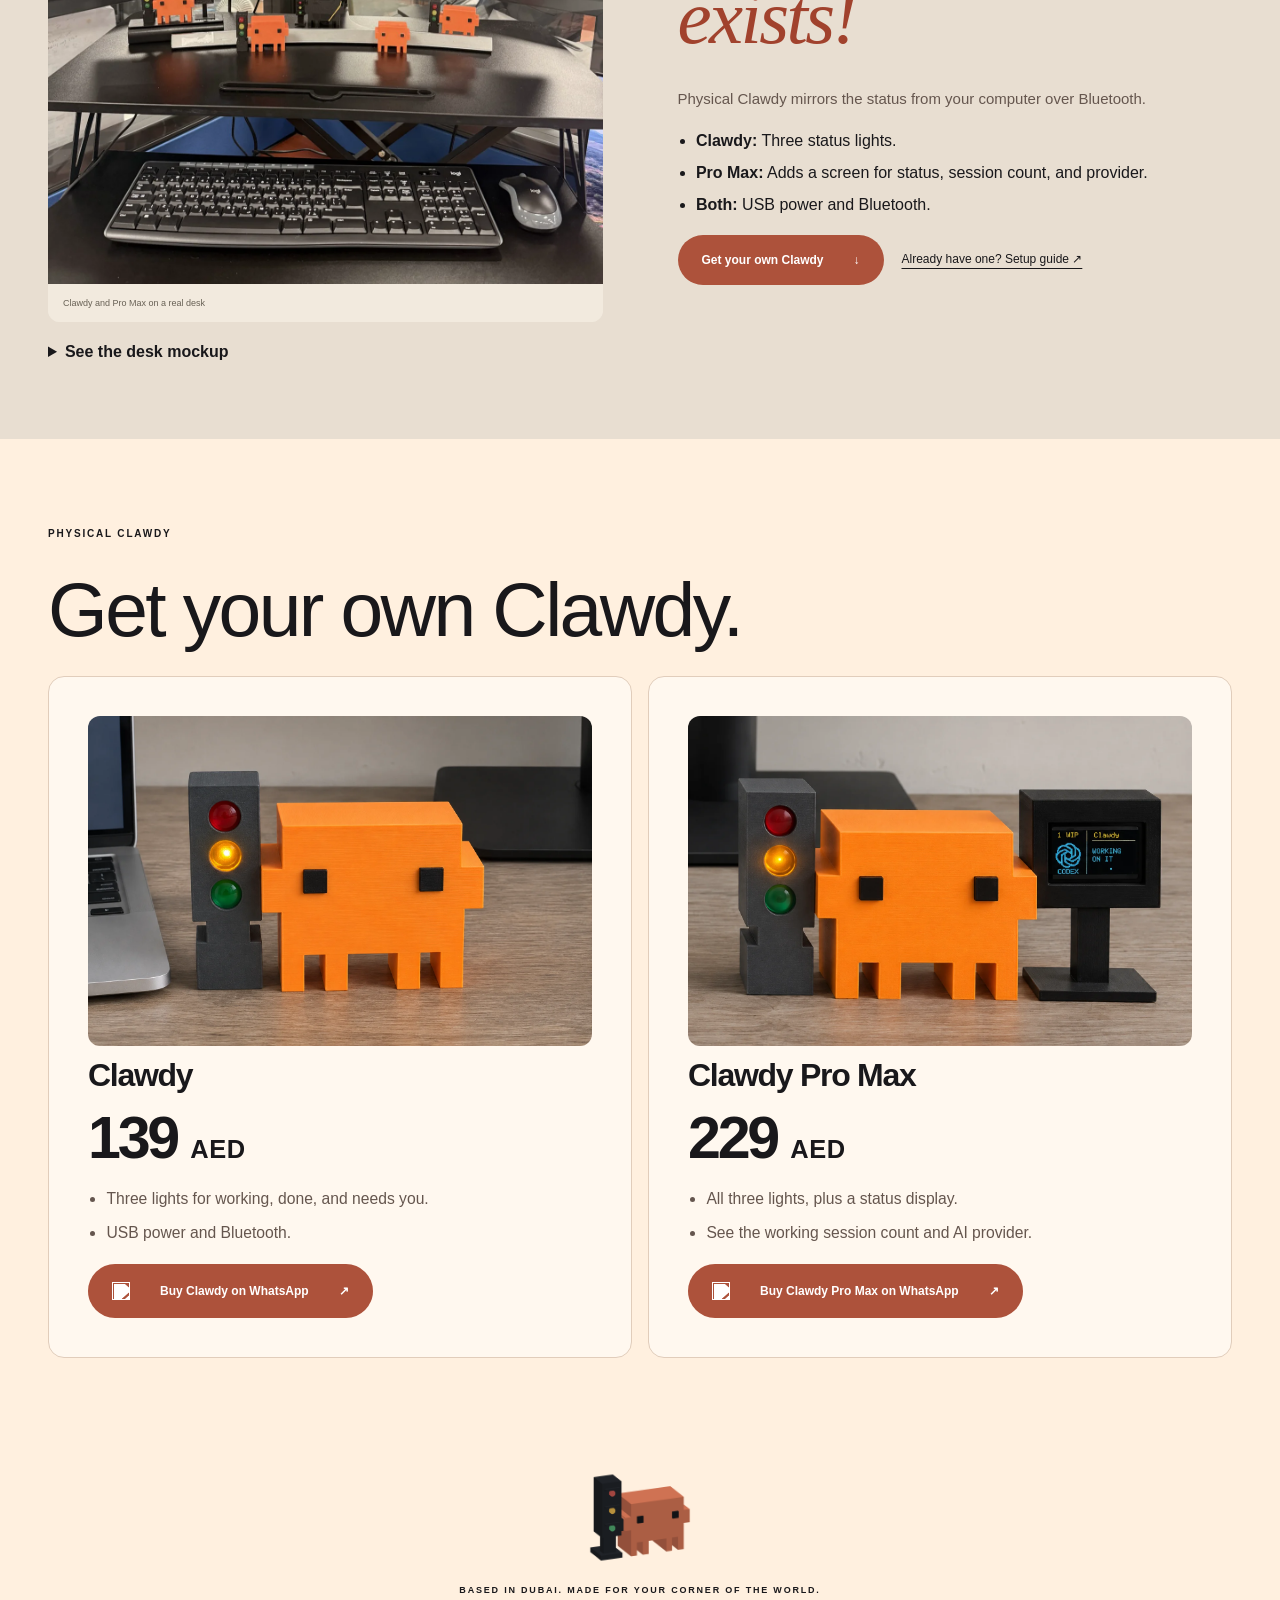
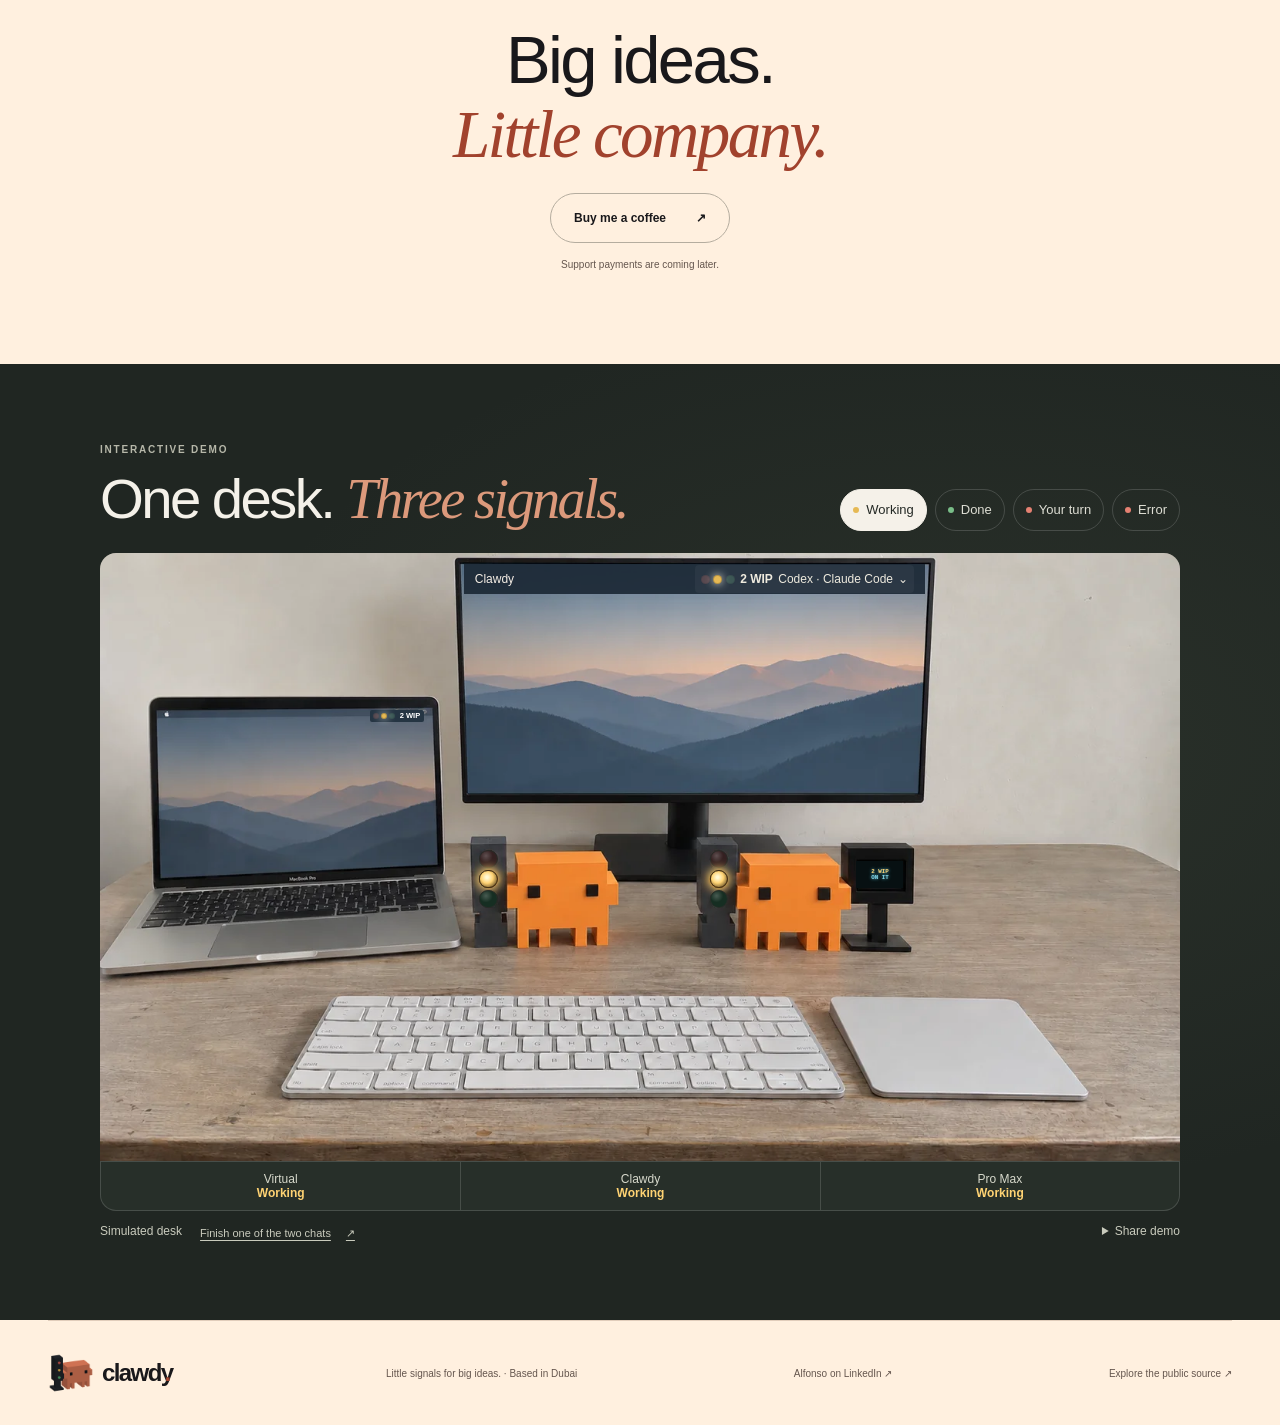
==== commit 7753b8f2: "Publish the reviewed Clawdy launch site" ====
--- a/clawd-mascot-3d/index.html
+++ b/clawd-mascot-3d/index.html
@@ -8,36 +8,143 @@
   <link rel="icon" type="image/png" href="assets/clawdy-hero.png">
   <link rel="canonical" href="https://alfonsoforcen3.github.io/clawd-mascot-3d/">
   <meta name="theme-color" content="#fff0df"><title>Clawdy — Stop checking on your AI.</title>
-  <link rel="stylesheet" href="style.css?v=real-desk"><script src="app.js?v=launch-46" defer></script>
+  <link rel="stylesheet" href="style.css?v=06df0829"><script src="app.js?v=2f38eb82" defer></script>
+  <link rel="stylesheet" href="desk-demo.css?v=eb44537e">
+  <link rel="stylesheet" href="showcase.css?v=70de4797">
+  <link rel="stylesheet" href="studio-hero.css?v=bfe666a7">
+  <script src="studio-hero.js?v=450327a3" defer></script>
+  <script type="importmap">{"imports":{"three":"./vendor/three.module.js"}}</script>
+  <script type="module" src="scene.js?v=410fb2ad"></script>
 </head>
 <body>
   <a class="skip-link" href="#main">Skip to content</a>
-  <header class="nav wrap"><a class="brand" href="#" aria-label="Clawdy home"><img class="toy-mark" src="assets/clawdy-hero.png" width="1940" height="1696" alt="" aria-hidden="true"><span>clawdy<span class="brand-period">.</span></span></a><nav aria-label="Main navigation"><a href="#experience">The experience</a><a href="#physical">Physical Clawdy</a><a class="nav-button" href="#setup">Get started <span aria-hidden="true">↓</span></a></nav></header>
+  <header class="nav wrap"><a class="brand" href="#" aria-label="Clawdy home"><img class="toy-mark" src="assets/clawdy-hero.png" width="1940" height="1696" alt="" aria-hidden="true"><span>clawdy<span class="brand-period">.</span></span></a><nav aria-label="Main navigation"><a href="#experience">Try the demo</a><a href="#physical">Physical Clawdy</a><a class="nav-button" href="#setup">Install <span aria-hidden="true">↓</span></a></nav></header>
   <main id="main">
     <section class="hero wrap">
       <div class="hero-copy">
         <p class="eyebrow"><span class="tiny-signal"></span> A TRAFFIC LIGHT FOR YOUR AI CODING CHATS</p>
         <h1>Stop checking<br>on your <em>AI.</em></h1>
         <p class="intro">Your AI agent asked a question at 9:05. You checked at noon. Clawdy tells you when it needs you.</p>
-        <div class="hero-actions"><a class="button primary" href="#experience">Try the browser demo <span aria-hidden="true">↓</span></a><a class="button outline" href="#film">Watch the launch film <span aria-hidden="true">↓</span></a></div>
-        <p class="hero-note">Simulated demo · No sign-in or install</p>
-      </div>
-      <div class="hero-art" aria-label="Illustration of Virtual Clawdy on a Mac desktop">
-        <span class="art-caption">SMALL IN YOUR MENU BAR. BIG ON PEACE OF MIND.</span>
-        <div class="desktop-scene"><div class="desktop-menu"><span class="menu-app"><img class="toy-mark mini-toy" src="assets/clawdy-hero.png" width="1940" height="1696" alt="" aria-hidden="true"> <b>Your workspace</b></span><div class="mini-status"><span class="lights" aria-hidden="true"><i class="lamp red"></i><i class="lamp amber on"></i><i class="lamp green"></i></span><b>2 WIP</b><span>Codex</span></div><span class="menu-clock">9:41</span></div><div class="desktop-wallpaper"><span class="wallpaper-word">Make room<br>for <em>ideas.</em></span><div class="attention-card hero-card"><div class="card-top"><span class="tiny-signal red-signal"></span><span>YOUR TURN</span><span class="card-minimize" aria-hidden="true">−</span></div><div class="card-body"><div class="mascot-tile"><img src="assets/clawdy-hero.png" width="1940" height="1696" alt="Terracotta Clawdy character illustration"></div><div><h3>A little help?</h3><p>A Codex chat needs your attention.</p><span class="mock-action">Open chat <span aria-hidden="true">↗</span></span></div></div><div class="card-foot">A clear cue. A way back to the conversation.</div></div></div></div>
-        <div class="art-bottom"><span><span class="tiny-signal"></span> VIRTUAL CLAWDY</span><span>Interface illustration · simulated status</span></div>
+        <div class="hero-actions">
+          <a class="button primary" id="install-toggle" href="#setup" aria-controls="setup">Install Virtual Clawdy <span aria-hidden="true">+</span></a>
+          <a class="button outline" href="#get-clawdy">Buy Physical Clawdy <span aria-hidden="true">↓</span></a>
+        </div>
+        <a class="text-link clawdy-3d-link" href="#clawdy-3d">Explore Clawdy in 3D ↓</a>
+        <p class="hero-note">Virtual Clawdy is available as a source preview.</p>
+      </div>
+      <figure class="hero-art hero-film" id="hero-film">
+        <video controls playsinline preload="none" width="848" height="480" poster="assets/clawdy-short-poster.webp" aria-label="Clawdy short demo">
+          <source src="assets/clawdy-short.mp4" type="video/mp4">
+          <track kind="captions" src="assets/clawdy-short.en.vtt" srclang="en" label="English">
+          <a href="assets/clawdy-short.mp4">Download the short demo</a>
+        </video>
+        <figcaption>Illustrated demo · 17 seconds</figcaption>
+      </figure>
+      <details id="setup" class="virtual-install">
+        <summary class="button outline">Install Virtual Clawdy</summary>
+        <div class="install-panel">
+          <p class="eyebrow" id="start">BUILD FROM SOURCE</p>
+          <p>Choose your computer, then paste its prompt into an AI assistant that can run commands on it.</p>
+          <details class="install-platform" id="mac-setup">
+            <summary>Mac <span aria-hidden="true">⌄</span></summary>
+            <div class="prompt-card">
+              <div class="prompt-bar">
+                <span class="prompt-file"><span aria-hidden="true">›_</span> macos.txt</span>
+                <button class="prompt-copy" type="button" aria-label="Copy Mac prompt" data-copy-install="mac-install-prompt" hidden>
+                  <svg width="16" height="16" viewBox="0 0 24 24" fill="none" stroke="currentColor" stroke-width="1.7" aria-hidden="true"><rect x="8" y="8" width="12" height="12" rx="2"/><path d="M16 8V6a2 2 0 0 0-2-2H6a2 2 0 0 0-2 2v8a2 2 0 0 0 2 2h2"/></svg>
+                  <span>Copy</span>
+                </button>
+              </div>
+              <p id="mac-install-prompt" class="install-prompt">Help me set up the Virtual Clawdy source preview on this Mac from https://github.com/alfonsoforcen3/Clawdy-Companion. Use docs/TRY_VIRTUAL_CLAWDY.md. Check for macOS 13 or newer, Apple Command Line Tools and /usr/bin/python3.
+
+Reuse a valid existing checkout or clone the repo, then build to a separate local cache. If anything is missing, explain how to get it and ask before installing it.
+
+After the build, tell me how to launch the sample-data demo and ask before opening it or replacing an existing trial. Skip Bluetooth, provider hooks and startup changes.</p>
+            </div>
+            <div class="install-tools">
+              <a class="text-link" href="https://github.com/alfonsoforcen3/Clawdy-Companion/blob/main/docs/TRY_VIRTUAL_CLAWDY.md">Mac setup guide <span aria-hidden="true">↗</span></a>
+            </div>
+            <p class="install-copy-status" role="status"></p>
+          </details>
+          <details class="install-platform" id="windows-setup">
+            <summary>Windows <span aria-hidden="true">⌄</span></summary>
+            <div class="prompt-card">
+              <div class="prompt-bar">
+                <span class="prompt-file"><span aria-hidden="true">›_</span> windows.txt</span>
+                <button class="prompt-copy" type="button" aria-label="Copy Windows prompt" data-copy-install="windows-install-prompt" hidden>
+                  <svg width="16" height="16" viewBox="0 0 24 24" fill="none" stroke="currentColor" stroke-width="1.7" aria-hidden="true"><rect x="8" y="8" width="12" height="12" rx="2"/><path d="M16 8V6a2 2 0 0 0-2-2H6a2 2 0 0 0-2 2v8a2 2 0 0 0 2 2h2"/></svg>
+                  <span>Copy</span>
+                </button>
+              </div>
+              <p id="windows-install-prompt" class="install-prompt">Help me set up the Virtual Clawdy source preview on this Windows 11 PC from https://github.com/alfonsoforcen3/Clawdy-Companion. Follow desktop/windows/README.md for the tray app. In native Windows PowerShell, check the OS architecture, Git, the .NET 10 SDK and native Python 3.9 or newer.
+
+Reuse a valid checkout or clone the repo. Build with desktop/windows/build.ps1 for the actual OS architecture and check the reported output for Clawdy.Windows.exe. If py -3 is unavailable, verify a native Python executable and use its full path with --python.
+
+Start with --demo, and ask before launching or installing prerequisites. If policy blocks a step, explain where it stopped. Skip Bluetooth, provider hooks and startup changes.</p>
+            </div>
+            <div class="install-tools">
+              <a class="text-link" href="https://github.com/alfonsoforcen3/Clawdy-Companion/blob/main/desktop/windows/README.md">Windows setup guide <span aria-hidden="true">↗</span></a>
+            </div>
+            <p class="install-copy-status" role="status"></p>
+          </details>
+        </div>
+      </details>
+    </section>
+    <section id="clawdy-3d" class="story" aria-label="Clawdy signal experience">
+      <div class="stage" data-signal-phase="attention">
+        <div class="stage-intro">
+          <div data-panel="0">
+            <p class="eyebrow">01 / RED LIGHT</p>
+            <h2>Your <em>turn.</em></h2>
+            <ul class="stage-bullets">
+              <li>See questions and errors as they happen.</li>
+              <li>Open the chat from supported alerts.</li>
+            </ul>
+          </div>
+          <div data-panel="1" hidden>
+            <p class="eyebrow">02 / AMBER LIGHT</p>
+            <h2>Still <em>working.</em></h2>
+            <ul class="stage-bullets">
+              <li>See how many chats are working.</li>
+              <li>Get on with your day.</li>
+            </ul>
+          </div>
+          <div data-panel="2" hidden>
+            <p class="eyebrow">03 / GREEN LIGHT</p>
+            <h2>All <em>done.</em></h2>
+            <ul class="stage-bullets">
+              <li>Green means your AI has finished.</li>
+              <li>Come back when you’re ready.</li>
+            </ul>
+          </div>
+        </div>
+        <div class="art" role="img" aria-label="Terracotta Clawdy beside a three-light signal post">
+          <img src="assets/clawdy-still.png" alt="" class="still">
+          <canvas aria-hidden="true"></canvas>
+          <span class="fallback-note" hidden>Still illustration · 3D unavailable</span>
+        </div>
+        <div class="wrap readout">
+          <p class="eyebrow chapter"><span id="signal-dot"></span><span id="phase-index">01 / YOUR TURN</span></p>
+          <div class="selector" role="group" aria-label="Choose a simulated signal">
+            <button type="button" data-phase="0" aria-pressed="true"><i></i>Your turn</button>
+            <button type="button" data-phase="1" aria-pressed="false"><i></i>Working</button>
+            <button type="button" data-phase="2" aria-pressed="false"><i></i>Ready</button>
+          </div>
+          <a class="scroll-link" href="#physical" aria-label="See the physical Clawdy models"><span>DESK MODELS</span><b aria-hidden="true">↓</b></a>
+        </div>
+        <div class="progress" aria-hidden="true"><i></i></div>
       </div>
     </section>
     <section class="launch-film wrap" id="film" aria-labelledby="film-title">
       <div class="film-copy">
-        <p class="eyebrow">THE LAUNCH FILM · 46 SECONDS</p>
+        <p class="eyebrow">FULL WALKTHROUGH · 46 SECONDS</p>
         <h2 id="film-title">Meet Clawdy.</h2>
         <ul class="scan-list signal-list">
           <li><span class="status-dot amber" aria-hidden="true"></span><strong>Amber:</strong> Working</li>
           <li><span class="status-dot green" aria-hidden="true"></span><strong>Green:</strong> Done</li>
           <li><span class="status-dot red" aria-hidden="true"></span><strong>Red:</strong> Needs you</li>
         </ul>
-        <a class="text-link" href="#setup">Find your setup path ↓</a>
+        <a class="text-link" href="#setup">Install Virtual Clawdy ↓</a>
       </div>
       <video controls playsinline preload="none" width="1280" height="720" poster="assets/clawdy-film-poster.webp" aria-label="Clawdy launch film">
         <source src="assets/clawdy-launch.mp4" type="video/mp4">
@@ -45,19 +152,16 @@
         <a href="assets/clawdy-launch.mp4">Download the launch film</a>
       </video>
     </section>
-    <section id="experience" class="experience dark-section"><div class="wrap"><div class="section-top"><p class="eyebrow">01 / A LITTLE SIGNAL. RIGHT ON CUE.</p><span class="small-caption">Simulated status. No apps connected.</span></div><div class="experience-layout"><div class="experience-copy"><h2>Let it think.<br><em>You do you.</em></h2><p>Choose a status to see what Clawdy shows.</p><div class="signal-controls" role="group" aria-label="Choose simulated AI status"><button type="button" data-state="working" aria-pressed="true"><span class="status-dot amber"></span>Working</button><button type="button" data-state="attention" aria-pressed="false"><span class="status-dot red"></span>Your turn</button><button type="button" data-state="ready" aria-pressed="false"><span class="status-dot green"></span>Ready</button><button type="button" data-state="error" aria-pressed="false"><span class="status-dot red"></span>Error</button></div><button type="button" class="finish-demo" id="finish-demo">Finish one of the two chats <span aria-hidden="true">↗</span></button><p class="demo-explainer" id="demo-detail">Two simulated chats are working. WIP counts working chats; the app label shows who is working.</p></div>
-      <div class="interactive-preview"><div class="preview-label"><span>YOUR MENU BAR, A LITTLE MORE HUMAN</span><span class="demo-tag">BROWSER DEMO</span></div><div class="demo-menu"><img class="toy-mark mini-toy" src="assets/clawdy-hero.png" width="1940" height="1696" alt="" aria-hidden="true"><button type="button" id="menu-preview" aria-expanded="true" aria-controls="demo-card" aria-label="Hide simulated Clawdy status card"><span class="lights" id="demo-lights" aria-hidden="true"><i class="lamp red"></i><i class="lamp amber on"></i><i class="lamp green"></i></span><b id="demo-wip">2 WIP</b><span id="demo-providers">Codex · Claude Code</span><span class="chevron" aria-hidden="true">⌄</span></button><span class="demo-clock">9:41</span></div>
-        <div class="card-space"><article class="attention-card" id="demo-card"><div class="card-top"><span class="status-dot amber" id="demo-dot"></span><span id="demo-label" >ON IT</span><button type="button" id="dismiss-card" aria-label="Dismiss simulated status card">×</button></div><div class="card-body"><div class="mascot-tile"><img src="assets/clawdy-hero.png" width="1940" height="1696" alt="Clawdy character illustration" loading="lazy"></div><div><h3 id="demo-title">Ideas in motion.</h3><p id="demo-message">Your chats are working. This moment is yours.</p><button type="button" class="card-action" id="open-chat">Open chat <span aria-hidden="true">↗</span></button></div></div><div class="card-foot" id="card-foot">Simulated status · no live apps connected</div></article></div><p class="demo-feedback" id="demo-feedback">Choose “Your turn” to try the attention card.</p><p class="sr-only" id="demo-announcement" role="status" aria-live="polite" aria-atomic="true"></p><p class="demo-disclaimer">“Open chat” is simulated.</p>
-      </div></div><div class="share-panel" aria-labelledby="share-title"><div><p class="eyebrow">A LITTLE SHOW-AND-TELL</p><h3 id="share-title">Share this demo.</h3><p id="share-boundary">Share a simulated scene with someone. No app connection or installation needed.</p><p class="share-state" id="share-state">Selected scene: Working · simulated</p></div><div class="share-action"><button type="button" class="button share-button" id="share-demo" disabled>Share this demo <span aria-hidden="true">↗</span></button><p id="share-feedback" role="status" aria-live="polite"></p><label id="share-manual-label" for="share-manual" hidden>Share text · select and copy if needed</label><textarea id="share-manual" readonly rows="5" hidden></textarea><a class="share-source" href="https://github.com/alfonsoforcen3/Clawdy-Companion">View the public source ↗</a></div></div><div class="experience-notes"><article><span>01</span><h3>Quiet by default.</h3><p>Hover over the lights for details.</p></article><article><span>02</span><h3>A moment to respond.</h3><p>Alerts stay until you open or dismiss them.</p></article><article><span>03</span><h3>Back to the right chat.</h3><p>Open the exact chat for verified local Codex sessions.</p></article></div></div></section>
-    <section class="compatibility wrap">
+    <section id="compatibility" class="compatibility wrap" aria-labelledby="compatibility-title">
       <p class="eyebrow">LOCAL AI CODING TOOLS</p>
-      <div class="compat-layout"><h2>Works with<br><em>your tools.</em></h2>
-        <div>
-          <p class="section-copy"><strong>Supported and integration-tested</strong></p>
-          <ul class="scan-list"><li>Codex</li><li>Claude Code</li><li>Gemini CLI</li><li>Cursor</li></ul>
-          <p class="compat-note">Browser AI chats are unsupported.</p>
-        </div>
-      </div>
+      <h2 id="compatibility-title">Works with <em>your tools.</em></h2>
+      <ul class="provider-strip" aria-label="Available local integrations">
+        <li><img src="assets/providers/codex-color.svg" alt="" width="26" height="26" loading="lazy"><span>Codex</span></li>
+        <li><img src="assets/providers/claude-color.svg" alt="" width="26" height="26" loading="lazy"><span>Claude Code</span></li>
+        <li><img src="assets/providers/gemini-color.svg" alt="" width="26" height="26" loading="lazy"><span>Gemini CLI</span></li>
+        <li><img src="assets/providers/cursor.svg" alt="" width="26" height="26" loading="lazy"><span>Cursor</span></li>
+      </ul>
+      <p class="compat-note"><a href="https://github.com/alfonsoforcen3/Clawdy-Companion/blob/main/docs/PROVIDERS.md#other-providers">Other local tools can connect with a custom integration <span aria-hidden="true">↗</span></a> <span>Browser AI chats are unsupported.</span></p>
     </section>
     <section id="physical" class="physical-section">
       <div class="wrap physical-layout">
@@ -85,7 +189,7 @@
           </ul>
           <div class="hardware-actions">
             <a class="button primary" href="#get-clawdy">Get your own Clawdy <span aria-hidden="true">↓</span></a>
-            <a class="text-link" href="#toy-setup">Already have one? Set it up ↓</a>
+            <a class="text-link" id="toy-setup" href="https://github.com/alfonsoforcen3/Clawdy-Companion/blob/main/docs/CUSTOMER_SETUP.md">Already have one? Setup guide ↗</a>
           </div>
         </div>
       </div>
@@ -95,47 +199,83 @@
       <h2 id="desk-prices-title">Get your own Clawdy.</h2>
       <div class="setup-grid">
         <article class="setup-card">
+          <img class="model-mockup" src="assets/clawdy-product-hd.webp" width="1536" height="1024" alt="Orange Clawdy beside its traffic-light post with amber lit" loading="lazy" decoding="async">
           <h3>Clawdy</h3>
           <p class="model-price"><strong>139 <span>AED</span></strong></p>
           <ul class="scan-list">
             <li>Three lights for working, done, and needs you.</li>
             <li>USB power and Bluetooth.</li>
           </ul>
-          <a class="button primary" href="https://wa.me/971585855905?text=Hi%20Alfonso%21%20I%E2%80%99d%20like%20to%20buy%20a%20Clawdy%20for%20139%20AED.%20Is%20it%20available%3F">Buy Clawdy on WhatsApp <span aria-hidden="true">↗</span></a>
+          <a class="button primary" href="https://wa.me/971585855905?text=Hi%20Alfonso%21%20I%E2%80%99d%20like%20to%20buy%20a%20Clawdy%20for%20139%20AED.%20Is%20it%20available%3F"><img class="whatsapp-icon" src="assets/whatsapp.svg" width="18" height="18" alt="">Buy Clawdy on WhatsApp <span aria-hidden="true">↗</span></a>
         </article>
         <article class="setup-card">
+          <img class="model-mockup" src="assets/clawdy-pro-max-product-hd.webp" width="1536" height="1024" alt="Clawdy Pro Max with amber lit and its standing OLED showing one active Codex session" loading="lazy" decoding="async">
           <h3>Clawdy Pro Max</h3>
           <p class="model-price"><strong>229 <span>AED</span></strong></p>
           <ul class="scan-list">
             <li>All three lights, plus a status display.</li>
             <li>See the working session count and AI provider.</li>
           </ul>
-          <a class="button primary" href="https://wa.me/971585855905?text=Hi%20Alfonso%21%20I%E2%80%99d%20like%20to%20buy%20a%20Clawdy%20Pro%20Max%20for%20229%20AED.%20Is%20it%20available%3F">Buy Clawdy Pro Max on WhatsApp <span aria-hidden="true">↗</span></a>
+          <a class="button primary" href="https://wa.me/971585855905?text=Hi%20Alfonso%21%20I%E2%80%99d%20like%20to%20buy%20a%20Clawdy%20Pro%20Max%20for%20229%20AED.%20Is%20it%20available%3F"><img class="whatsapp-icon" src="assets/whatsapp.svg" width="18" height="18" alt="">Buy Clawdy Pro Max on WhatsApp <span aria-hidden="true">↗</span></a>
         </article>
       </div>
     </section>
-    <div id="start"></div>
-    <section id="setup" class="start-section wrap" aria-labelledby="setup-title">
-      <div class="section-top"><p class="eyebrow">03 / GET STARTED</p><span class="small-caption">Public source · Desktop previews</span></div>
-      <div class="start-heading"><h2 id="setup-title">Try it your way.</h2><img class="toy-mark setup-toy" src="assets/clawdy-hero.png" width="1940" height="1696" alt="" aria-hidden="true"></div>
-      <div class="setup-grid setup-disclosures">
-        <details class="setup-card"><summary>Try the browser demo</summary><div class="setup-details"><p class="path-kicker">01 / ANY BROWSER</p><p>Simulated activity. No account, install, or toy needed.</p><a class="button primary" href="#experience">Try it now ↓</a></div></details>
-        <details class="setup-card" id="mac-setup"><summary>Build the Mac demo</summary><div class="setup-details"><p class="path-kicker">02 / MAC</p><p>Requires Apple Command Line Tools and Python.</p><pre><code>git clone https://github.com/alfonsoforcen3/Clawdy-Companion.git
-cd Clawdy-Companion
-CLAWDY_BUILD_DIR="$HOME/Library/Caches/ClawdyPrototype/SourcePreview" bash desktop/macos/build.sh
-open "$HOME/Library/Caches/ClawdyPrototype/SourcePreview/VirtualClawdy.app" --args --demo</code></pre><a class="text-link" href="https://github.com/alfonsoforcen3/Clawdy-Companion/blob/main/docs/TRY_VIRTUAL_CLAWDY.md">Mac prerequisites and full guide ↗</a></div></details>
-        <details class="setup-card"><summary>Build the Windows tray preview</summary><div class="setup-details"><p class="path-kicker">03 / WINDOWS</p><p>Build from source. Native Windows testing is pending.</p><a class="text-link" href="https://github.com/alfonsoforcen3/Clawdy-Companion/tree/main/desktop/windows">Windows build instructions ↗</a></div></details>
-        <details class="setup-card" id="toy-setup"><summary>Set up your physical Clawdy</summary><div class="setup-details"><p class="path-kicker">04 / PHYSICAL CLAWDY</p><a class="text-link" href="#get-clawdy">See models and prices ↑</a><ol><li><strong>Get ready.</strong> Git, Python 3.9+, and a Clawdy with firmware installed. Plug it into USB power and turn on Bluetooth.</li><li><strong>Run setup.</strong> Clone Clawdy Companion into a permanent folder. From there, run <code>python3 install.py --onboard</code> on Mac. Windows preview: <code>py -3 install.py --onboard</code>.</li><li><strong>Pair and check.</strong> Select your toy, allow Bluetooth, approve status hooks for your AI apps, then check the lights with a real task.</li></ol><a class="text-link" href="https://github.com/alfonsoforcen3/Clawdy-Companion/blob/main/docs/CUSTOMER_SETUP.md">Full buyer setup guide ↗</a><br><a class="text-link" href="https://github.com/alfonsoforcen3/Clawdy-Companion/blob/main/docs/CUSTOMER_AGENT.md">AI-assisted setup and offline preflight ↗</a></div></details>
-      </div>
-      <p class="setup-note">Source builds only. Live status requires the local companion and a configured AI coding app. Windows toy setup still needs native testing.</p>
-    </section>
-    <section class="questions wrap">
-      <p class="eyebrow">QUICK ANSWERS</p>
-      <details><summary>Is there a signed app download?</summary><p>Clawdy is available as a source preview. <a href="https://github.com/alfonsoforcen3/Clawdy-Companion/blob/main/docs/VIRTUAL_CLAWDY_ACCEPTANCE.md">Release status ↗</a></p></details>
-      <details><summary>What changes on my computer?</summary><ul class="scan-list"><li>The Mac preview runs a menu-bar app and local status collector.</li><li>Demo mode uses sample data. It adds no hooks or startup items.</li><li>Toy setup separately asks for Bluetooth and app approvals.</li></ul><p><a href="https://github.com/alfonsoforcen3/Clawdy-Companion/tree/main/desktop/macos">Setup, privacy, and removal ↗</a></p></details>
-      <details><summary>What does “Open chat” do?</summary><ul class="scan-list"><li>Mac + verified local Codex: opens the exact conversation.</li><li>Other supported targets: opens the app or Terminal.</li><li>Browser demo: simulates the action.</li></ul></details>
-    </section>
     <section class="closing wrap"><img class="toy-mark section-toy" src="assets/clawdy-hero.png" width="1940" height="1696" alt="" aria-hidden="true"><p class="eyebrow">BASED IN DUBAI. MADE FOR YOUR CORNER OF THE WORLD.</p><h2>Big ideas.<br><em>Little company.</em></h2><button type="button" class="button outline" id="coffee-button">Buy me a coffee <span aria-hidden="true">↗</span></button><p class="fine-print">Support payments are coming later.</p></section>
+    <section id="experience" class="desk-demo dark-section" aria-labelledby="desk-demo-title">
+      <div class="wrap">
+        <div class="desk-demo-head">
+          <div><p class="eyebrow">INTERACTIVE DEMO</p><h2 id="desk-demo-title">One desk. <em>Three signals.</em></h2></div>
+          <div class="signal-controls" role="group" aria-label="Choose simulated AI status">
+            <button type="button" data-state="working" aria-pressed="true"><span class="status-dot amber"></span>Working</button>
+            <button type="button" data-state="ready" aria-pressed="false"><span class="status-dot green"></span>Done</button>
+            <button type="button" data-state="attention" aria-pressed="false"><span class="status-dot red"></span>Your turn</button>
+            <button type="button" data-state="error" aria-pressed="false"><span class="status-dot red"></span>Error</button>
+          </div>
+        </div>
+        <div class="interactive-preview">
+          <div class="desk-scene">
+            <img class="desk-photo" src="assets/clawdy-desk.webp" width="1400" height="788" loading="lazy" alt="An open MacBook and monitor with two orange Clawdy desk toys">
+            <div class="desk-menu demo-menu">
+              <span aria-hidden="true">Clawdy</span>
+              <button type="button" id="menu-preview" aria-expanded="false" aria-controls="demo-card" aria-label="Show simulated Clawdy status card">
+                <span class="lights" id="demo-lights" aria-hidden="true"><i class="lamp red"></i><i class="lamp amber on"></i><i class="lamp green"></i></span>
+                <b id="demo-wip">2 WIP</b><span id="demo-providers">Codex · Claude Code</span><span aria-hidden="true">⌄</span>
+              </button>
+            </div>
+            <div class="desk-mac" aria-hidden="true"><span class="lights"><i class="lamp red"></i><i class="lamp amber on"></i><i class="lamp green"></i></span><span data-desk-wip>2 WIP</span></div>
+            <div class="desk-post desk-post--classic" aria-hidden="true"><i class="lamp red"></i><i class="lamp amber on"></i><i class="lamp green"></i></div>
+            <div class="desk-post desk-post--pro" aria-hidden="true"><i class="lamp red"></i><i class="lamp amber on"></i><i class="lamp green"></i></div>
+            <div class="desk-oled" aria-hidden="true"><span data-desk-wip>2 WIP</span><span id="desk-oled-status">ON IT</span></div>
+          </div>
+          <article class="attention-card" id="demo-card" hidden>
+            <div class="card-top"><span class="status-dot amber" id="demo-dot"></span><span id="demo-label">ON IT</span><button type="button" id="dismiss-card" aria-label="Dismiss simulated status card">×</button></div>
+            <div class="card-body"><div class="mascot-tile"><img src="assets/clawdy-hero.png" width="1940" height="1696" alt="" loading="lazy"></div><div><h3 id="demo-title">Ideas in motion.</h3><p id="demo-message">Your chats are working.</p><button type="button" class="card-action" id="open-chat" hidden>Open chat <span aria-hidden="true">↗</span></button></div></div>
+            <div class="card-foot" id="card-foot">Simulated status</div>
+          </article>
+          <div class="desk-readout">
+            <span>Virtual <b data-desk-label>Working</b></span>
+            <span>Clawdy <b data-desk-label>Working</b></span>
+            <span>Pro Max <b data-desk-label>Working</b></span>
+          </div>
+        </div>
+        <p class="sr-only" id="demo-announcement" role="status" aria-live="polite" aria-atomic="true"></p>
+        <div class="desk-demo-tools">
+          <span>Simulated desk</span>
+          <button type="button" class="finish-demo" id="finish-demo">Finish one of the two chats <span aria-hidden="true">↗</span></button>
+          <details class="desk-share">
+            <summary>Share demo</summary>
+            <div class="share-action">
+              <p id="share-boundary"></p><p class="sr-only" id="share-state"></p>
+              <button type="button" class="button share-button" id="share-demo" disabled>Share this demo ↗</button>
+              <p id="share-feedback" role="status" aria-live="polite"></p>
+              <label id="share-manual-label" for="share-manual" hidden>Share text · select and copy if needed</label>
+              <textarea id="share-manual" readonly rows="5" hidden></textarea>
+            </div>
+          </details>
+        </div>
+        <p class="demo-feedback" id="demo-feedback"></p>
+      </div>
+    </section>
   </main>
   <footer class="wrap"><a class="brand" href="#" aria-label="Clawdy home"><img class="toy-mark" src="assets/clawdy-hero.png" width="1940" height="1696" alt="" aria-hidden="true"><span>clawdy<span class="brand-period">.</span></span></a><span>Little signals for big ideas. · Based in Dubai</span><a href="https://ae.linkedin.com/in/alfonsoforcen">Alfonso on LinkedIn ↗</a><a href="https://github.com/alfonsoforcen3/Clawdy-Companion">Explore the public source ↗</a></footer>
   <dialog id="coffee-dialog" aria-labelledby="coffee-title"><button class="dialog-close" id="close-coffee" type="button" aria-label="Close coffee information">×</button><img class="toy-mark section-toy" src="assets/clawdy-hero.png" width="1940" height="1696" alt="" aria-hidden="true"><h2 id="coffee-title">A lovely thought.</h2><p>Clawdy’s coffee jar isn’t connected yet. Support payments are coming later, once a real payment option is ready.</p><p>There’s no checkout here, and no money will be collected.</p><button type="button" class="button primary" id="coffee-done">Back to Clawdy</button></dialog>
--- a/clawd-mascot-3d/style.css
+++ b/clawd-mascot-3d/style.css
@@ -22,19 +22,12 @@
 .launch-film video{width:100%;height:auto;aspect-ratio:16/9;display:block;border-radius:16px;background:#171719;box-shadow:0 14px 35px #392d282c}
 .physical-art{margin:0}
 .physical-art>img{width:100%;height:auto;aspect-ratio:1400/788;object-fit:cover;background:#cdbbac}
-.physical-copy h2,.start-heading h2{font-size:clamp(2.8rem,6vw,5.4rem)}
+.physical-copy h2{font-size:clamp(2.8rem,6vw,5.4rem)}
 .setup-grid{display:grid;grid-template-columns:repeat(2,minmax(0,1fr));gap:16px}
 .setup-card{background:#fff8ef;border:1px solid var(--line);border-radius:16px;padding:clamp(20px,3.3vw,39px);min-width:0}
 .setup-card h3{font-size:clamp(1.45rem,3vw,2rem);letter-spacing:-.04em;margin:.35em 0}
-.setup-card p:not(.path-kicker),.setup-card li,.setup-note{font-size:.98rem;line-height:1.65;color:var(--muted)}
-.setup-card ol{padding-left:1.35rem}
+.setup-card p,.setup-card li{font-size:.98rem;line-height:1.65;color:var(--muted)}
 .setup-card li+li{margin-top:.55rem}
-.setup-card .text-link{display:inline-flex;align-items:center;min-height:44px}
-.setup-card details{margin:12px 0 0}
-.setup-card summary{font-weight:700;cursor:pointer;min-height:44px;align-content:center}
-.setup-card pre{white-space:pre-wrap;overflow-wrap:anywhere;background:#211d22;color:#fff0df;padding:16px;border-radius:9px;line-height:1.55;font-size:.83rem}
-.setup-card li code{overflow-wrap:anywhere;color:var(--ink)}
-.setup-note{margin-top:24px;max-width:62ch}
 #setup,#mac-setup,#toy-setup,#experience{scroll-margin-top:18px}
 @media(max-width:780px){
   .launch-film,.setup-grid{grid-template-columns:1fr}
@@ -47,13 +40,11 @@
 .brand{display:inline-flex;align-items:center;gap:8px;min-height:44px}
 .toy-mark.mini-toy{display:inline-block;width:22px;vertical-align:middle}
 .section-toy{width:108px;margin:0 auto 18px}
-.setup-toy{width:76px;align-self:center}
 .scan-list{padding-left:1.15em;margin:0 0 1.15em;font-size:1rem;line-height:1.5}
 .scan-list li+li{margin-top:.5em}
 .signal-list{list-style:none;padding:0}
 .signal-list .status-dot{display:inline-block;margin-right:.5em}
-.questions .scan-list{margin-top:.35em}
-@media(max-width:780px){.toy-mark{width:39px}.section-toy{width:84px}.setup-toy{width:61px;margin-block:10px}.nav .brand{gap:5px}}
+@media(max-width:780px){.toy-mark{width:39px}.section-toy{width:84px}.nav .brand{gap:5px}}
 
 .hardware-actions{display:flex;flex-wrap:wrap;align-items:center;gap:12px 18px}
 .hardware-actions .text-link{display:inline-flex;align-items:center;min-height:44px}
@@ -63,28 +54,20 @@
 .model-price strong{font-size:clamp(2.35rem,5vw,3.7rem);letter-spacing:-.055em}
 .model-price span{font-size:.43em;letter-spacing:.025em}
 
-.setup-disclosures{align-items:start}
-.setup-disclosures>.setup-card{padding:0}
-.setup-disclosures>.setup-card>summary{
-  padding:19px clamp(17px,3vw,28px);
-  margin:0;
-  border:0;
-  border-radius:16px;
-  list-style:none;
-  display:flex;
-  align-items:center;
-  justify-content:space-between;
-  gap:12px;
-  font-size:clamp(1.08rem,2.1vw,1.35rem);
-}
-.setup-disclosures summary::-webkit-details-marker{display:none}
-.setup-disclosures summary::after{content:"";width:8px;height:8px;border:solid currentColor;border-width:0 2px 2px 0;transform:rotate(45deg);margin:0 3px 4px 0;flex:none}
-.setup-disclosures details[open]>summary::after{transform:rotate(225deg);margin-bottom:0}
-.setup-disclosures summary:hover{background:#f9e7d5}
-.setup-details{padding:0 clamp(17px,3vw,28px) 18px}
-
 .physical-media{min-width:0}
 .physical-photo>img{aspect-ratio:1250/1186;object-fit:contain;background:transparent}
 .desk-mockup{margin-top:8px}
 .desk-mockup summary{cursor:pointer;font-weight:600;min-height:44px;align-content:center}
 @media(max-width:780px){.physical-media{order:2}}
+
+.hero-film{margin:0}
+.hero-film video{display:block;width:100%;height:auto;aspect-ratio:848/480;border-radius:16px;background:#171719;box-shadow:0 14px 35px #392d282c}
+.hero-film figcaption{margin-top:10px;color:var(--muted);font-size:.82rem}
+/* Match the framing of both product photos. */
+.model-mockup{display:block;width:100%;height:auto;aspect-ratio:330/216;object-fit:cover;border-radius:12px}
+.whatsapp-icon{width:18px;height:18px;flex:none;filter:brightness(0) invert(1)}
+@media(max-width:360px){
+  .hero{padding-top:28px;gap:26px}
+  .hero h1{font-size:clamp(2.55rem,13vw,3rem);letter-spacing:-.06em}
+  .hero-actions{gap:8px}
+}
--- a/clawd-mascot-3d/desk-demo.css
+++ b/clawd-mascot-3d/desk-demo.css
@@ -0,0 +1,143 @@
+.desk-demo {
+  padding-block: clamp(38px, 6vw, 80px);
+  --desk-light: #ffd373;
+}
+.desk-demo[data-scene="ready"] { --desk-light: #94dda9; }
+.desk-demo[data-scene="attention"], .desk-demo[data-scene="error"] { --desk-light: #ff9d89; }
+.desk-demo .wrap { max-width: 1080px; }
+.desk-demo-head { display: flex; align-items: end; justify-content: space-between; gap: 18px; margin-bottom: 22px; }
+.desk-demo-head .eyebrow { margin-bottom: 10px; }
+.desk-demo-head h2 { margin: 0; }
+.desk-demo .signal-controls { margin: 0; }
+.desk-demo .signal-controls button { font-size: 13px; min-height: 42px; }
+.desk-demo .interactive-preview { position: relative; width: 100%; max-width: none; margin: 0; background: none; }
+.desk-scene {
+  position: relative;
+  aspect-ratio: 1400 / 788;
+  isolation: isolate;
+  container-type: inline-size;
+  background: #42443a;
+  border-radius: 16px 16px 0 0;
+}
+.desk-photo { width: 100%; height: 100%; border-radius: inherit; }
+.desk-demo .desk-menu {
+  position: absolute;
+  top: 1.85%;
+  left: 33.7%;
+  width: 42.65%;
+  height: auto;
+  min-height: clamp(17px, 2.8cqw, 31px);
+  padding: 0 1cqw;
+  gap: .6cqw;
+  color: #f5eee5;
+  background: #1d2936ed;
+  border: 0;
+  border-radius: 0;
+  font-size: clamp(7px, 1.12cqw, 12px);
+}
+.desk-demo .desk-menu > span:first-child { color: inherit; }
+.desk-demo .desk-menu button {
+  font-size: inherit;
+  gap: .5cqw;
+  padding: .25cqw .5cqw;
+  min-height: clamp(17px, 2.6cqw, 29px);
+  border-radius: 4px;
+}
+.desk-demo .desk-menu .lights { gap: .32cqw; }
+.desk-demo .desk-menu .lamp { width: clamp(4px, .85cqw, 9px); height: clamp(4px, .85cqw, 9px); }
+.desk-mac {
+  position: absolute;
+  top: 25.85%;
+  right: 70%;
+  display: flex;
+  align-items: center;
+  gap: .45cqw;
+  padding: .15cqw .35cqw;
+  border-radius: 2px;
+  background: #253543;
+  color: #fff;
+  font: 650 clamp(4px, .7cqw, 8px)/1.1 var(--sans);
+}
+.desk-mac .lights { gap: .17cqw; }
+.desk-mac .lamp { width: .55cqw; height: .55cqw; }
+.desk-post {
+  position: absolute;
+  left: var(--post-x);
+  top: 50%;
+  display: grid;
+  gap: .15cqw;
+  transform: translate(-50%, -12%);
+}
+.desk-post--classic { --post-x: 35.96%; }
+.desk-post--pro { --post-x: 57.3%; }
+.desk-post .lamp {
+  --lens: #342021;
+  width: 1.69cqw;
+  height: 1.69cqw;
+  display: block;
+  color: var(--lens);
+  opacity: 1;
+  background: radial-gradient(circle at 36% 30%, #ffffff37, transparent 43%), var(--lens);
+  border: .14cqw solid #282b27;
+}
+.desk-post .amber { --lens: #422f13; }
+.desk-post .green { --lens: #162e22; }
+.desk-post .lamp.on {
+  color: var(--desk-light);
+  border-color: var(--lens);
+  background: radial-gradient(circle at 42% 39%, #fff9d6 8%, var(--desk-light) 43%, var(--lens) 95%);
+  box-shadow: 0 0 .9cqw .18cqw var(--desk-light);
+}
+.desk-oled {
+  position: absolute;
+  left: 70.04%;
+  top: 50.75%;
+  width: 4.35%;
+  height: 4.38%;
+  display: grid;
+  place-content: center;
+  padding: .17cqw;
+  background: #071012;
+  color: #85d9eb;
+  font: 700 clamp(2px, .54cqw, 6px)/1.05 ui-monospace, monospace;
+  text-align: center;
+  text-shadow: 0 0 .3cqw #66d6f0;
+}
+.desk-oled > :first-child { color: var(--desk-light); }
+.desk-readout {
+  display: grid;
+  grid-template-columns: repeat(3, 1fr);
+  border: 1px solid #ffffff26;
+  border-radius: 0 0 16px 16px;
+  background: #272f29;
+  text-align: center;
+}
+.desk-readout > span { padding: 10px 4px; color: #d7d9cc; font-size: 12px; }
+.desk-readout > span + span { border-left: 1px solid #ffffff26; }
+.desk-readout b { display: block; color: var(--desk-light); }
+.desk-demo #demo-card { position: absolute; right: 24.5%; top: 8%; width: min(32%, 290px); z-index: 1; }
+.desk-demo #demo-card .card-body { grid-template-columns: 46px 1fr; gap: 9px; padding: 10px 13px; }
+.desk-demo #demo-card .mascot-tile { height: 48px; }
+.desk-demo #demo-card .mascot-tile img { width: 58px; }
+.desk-demo #demo-card .card-top { padding: 10px 13px 0; }
+.desk-demo #demo-card .card-foot { padding: 6px 13px; }
+.desk-demo #demo-card .card-body h3 { font-size: 14px; }
+.desk-demo #demo-card .card-body p { margin-bottom: 5px; }
+.desk-demo-tools { display: flex; flex-wrap: wrap; align-items: start; gap: 10px 18px; padding-top: 13px; font-size: 12px; color: #c9cbbd; }
+.desk-demo-tools .finish-demo { margin: 0; padding: 0; background: none; border: 0; color: inherit; text-decoration: underline; text-underline-offset: 3px; }
+.desk-share { margin-left: auto; max-width: 100%; }
+.desk-share summary { cursor: pointer; }
+.desk-share .share-action { width: min(330px, 100%); padding-top: 10px; }
+.desk-share .share-action p { font-size: 12px; margin-bottom: 7px; }
+.desk-share #share-feedback:empty, .desk-demo .demo-feedback:empty { display: none; }
+.desk-demo .demo-feedback { margin: 9px 0 0; min-height: 0; }
+@media (max-width: 760px) {
+  .desk-demo-head { display: block; }
+  .desk-demo .signal-controls { margin-top: 13px; }
+  .desk-demo #demo-card { position: relative; inset: auto; width: 100%; max-width: none; border-radius: 0; }
+  .desk-demo .desk-menu #demo-providers { display: none; }
+}
+@media (max-width: 390px) {
+  .desk-demo .signal-controls { gap: 5px; }
+  .desk-demo .signal-controls button { padding-inline: 6px; font-size: 11px; }
+}
--- a/clawd-mascot-3d/showcase.css
+++ b/clawd-mascot-3d/showcase.css
@@ -0,0 +1,156 @@
+.clawdy-3d-link{display:inline-block;margin-top:18px}
+
+#clawdy-3d {
+  height: 305svh;
+  scroll-margin-top: 0;
+}
+
+#clawdy-3d .stage {
+  --signal: #a0382c;
+  --tint: #e9ad9e;
+  --wash: #f5e3dd;
+  position: sticky;
+  isolation: isolate;
+  top: 0;
+  height: 100svh;
+  display: grid;
+  grid-template-rows: auto minmax(0, 1fr) auto;
+  overflow: hidden;
+  background: radial-gradient(ellipse at 50% 58%, var(--tint), var(--wash) 76%);
+}
+
+#clawdy-3d .stage-intro {
+  width: min(100%, 500px);
+  justify-self: center;
+  text-align: center;
+  padding: clamp(16px, 4vh, 38px) 16px 0;
+  z-index: 1;
+}
+
+#clawdy-3d .stage-intro .eyebrow {
+  display: block;
+  margin: 0 0 8px;
+}
+
+#clawdy-3d .stage-intro h2 {
+  font-size: clamp(40px, 7vw, 96px);
+  line-height: 1;
+  margin: 0 0 12px;
+  font-weight: 480;
+  letter-spacing: -.075em;
+}
+
+#clawdy-3d em { color: var(--signal); }
+
+#clawdy-3d .stage-bullets {
+  display: grid;
+  gap: 4px;
+  margin: 0;
+  padding: 0;
+  list-style: none;
+  color: var(--ink);
+  font-size: clamp(.84rem, 1.6vw, 1.125rem);
+  line-height: 1.4;
+}
+
+#clawdy-3d .stage-bullets li::before {
+  content: "";
+  display: inline-block;
+  width: .42em;
+  height: .42em;
+  margin: 0 .65em .16em 0;
+  background: var(--signal);
+  border-radius: 50%;
+}
+
+#clawdy-3d .art { position: relative; min-height: 0; }
+#clawdy-3d canvas, #clawdy-3d .still { position: absolute; width: 100%; height: 100%; inset: 0; }
+#clawdy-3d canvas { display: block; opacity: 0; }
+#clawdy-3d .art[data-ready] canvas { opacity: 1; }
+#clawdy-3d .art[data-ready] .still { visibility: hidden; }
+#clawdy-3d .still { object-fit: contain; padding: 20px; }
+
+#clawdy-3d .fallback-note {
+  position: absolute;
+  bottom: 8px;
+  left: 50%;
+  transform: translateX(-50%);
+  white-space: nowrap;
+  background: var(--wash);
+  padding: 5px 10px;
+  border-radius: 20px;
+  font-size: 11px;
+}
+
+#clawdy-3d .readout {
+  position: relative;
+  display: grid;
+  grid-template-columns: 1fr auto 1fr;
+  align-items: center;
+  gap: 18px;
+  padding: 13px 0 23px;
+  border-top: 1px solid #29292325;
+}
+
+#clawdy-3d .chapter { margin: 0; }
+#clawdy-3d #signal-dot { width: 7px; height: 7px; border-radius: 50%; background: var(--signal); }
+
+#clawdy-3d .selector {
+  display: flex;
+  gap: 4px;
+  border: 1px solid #29292325;
+  padding: 4px;
+  border-radius: 40px;
+  background: #f5f1ebbb;
+}
+
+#clawdy-3d .selector button {
+  border: 0;
+  background: transparent;
+  border-radius: 25px;
+  padding: 9px 11px;
+  font-size: 12px;
+  white-space: nowrap;
+  min-height: 38px;
+}
+
+#clawdy-3d .selector button[aria-pressed=true] { background: #fff; box-shadow: 0 1px 5px #29292318; }
+#clawdy-3d .selector i { display: inline-block; width: 7px; height: 7px; border-radius: 50%; background: #ba4c3c; margin-right: 6px; }
+#clawdy-3d .selector button:nth-child(2) i { background: #b87412; }
+#clawdy-3d .selector button:nth-child(3) i { background: #348057; }
+
+#clawdy-3d .scroll-link { justify-self: end; display: flex; align-items: center; gap: 12px; min-height: 44px; font-size: 9px; letter-spacing: .14em; line-height: 1.5; }
+#clawdy-3d .scroll-link b { display: grid; place-items: center; width: 38px; height: 38px; border: 1px solid #29292325; border-radius: 50%; font-size: 17px; font-weight: 400; }
+#clawdy-3d .progress { position: absolute; bottom: 0; left: 0; right: 0; height: 2px; background: #29292325; }
+#clawdy-3d .progress i { display: block; width: 100%; height: 100%; background: var(--signal); transform: scaleX(0); transform-origin: left; }
+
+@media (min-width: 900px) and (min-height: 650px) and (min-aspect-ratio: 4/3) and (prefers-reduced-motion: no-preference) {
+  #clawdy-3d .stage { grid-template-rows: minmax(0, 1fr) auto; }
+  #clawdy-3d .stage-intro {
+    position: absolute;
+    width: min(34vw, 500px);
+    top: 47%;
+    right: max(6vw, 32px);
+    padding: 0;
+    transform: translateY(-50%);
+    text-align: left;
+    opacity: var(--story-copy, 1);
+  }
+  #clawdy-3d [data-signal-phase=working] .stage-intro { right: auto; left: max(6vw, 32px); }
+  #clawdy-3d .stage-intro h2 { font-size: clamp(46px, 6vw, 96px); }
+  #clawdy-3d .still { transform: translateX(var(--model-shift, -24%)); }
+}
+
+@media (max-width: 700px) {
+  #clawdy-3d .readout { grid-template-columns: 1fr auto; gap: 10px; padding: 11px 0 16px; }
+  #clawdy-3d .selector { grid-row: 2; grid-column: 1/-1; justify-self: center; }
+  #clawdy-3d .selector button { min-height: 44px; }
+  #clawdy-3d .scroll-link { gap: 6px; letter-spacing: .06em; }
+  #clawdy-3d .stage-intro h2 { font-size: clamp(40px, 11vw, 58px); }
+}
+
+@media (prefers-reduced-motion: reduce), (max-height: 500px) {
+  #clawdy-3d { height: auto; }
+  #clawdy-3d .stage { position: relative; top: auto; min-height: 440px; }
+  #clawdy-3d .progress { display: none; }
+}
--- a/clawd-mascot-3d/studio-hero.css
+++ b/clawd-mascot-3d/studio-hero.css
@@ -0,0 +1,214 @@
+.hero-actions {
+  align-items: flex-start;
+}
+
+.virtual-install {
+  grid-column: 1 / -1;
+  justify-self: start;
+  width: min(100%, 46rem);
+  min-width: 0;
+}
+
+.virtual-install[data-enhanced]:not([open]) {
+  display: none;
+}
+
+.virtual-install > summary {
+  display: inline-flex;
+  list-style: none;
+  cursor: pointer;
+  margin-bottom: 10px;
+}
+
+.virtual-install > summary::-webkit-details-marker {
+  display: none;
+}
+
+.install-panel {
+  padding: clamp(14px, 3vw, 20px);
+  border: 1px solid var(--line);
+  border-radius: 14px;
+  background: #fff8ef;
+  color: var(--muted);
+  font-size: .89rem;
+  line-height: 1.55;
+}
+
+.install-panel p {
+  margin: 0 0 10px;
+}
+
+.install-platform {
+  border-top: 1px solid var(--line);
+}
+
+.install-platform > summary {
+  display: flex;
+  align-items: center;
+  justify-content: space-between;
+  min-height: 44px;
+  padding: 5px 3px;
+  color: var(--ink);
+  font-weight: 700;
+  list-style: none;
+  cursor: pointer;
+}
+
+.install-platform > summary::-webkit-details-marker {
+  display: none;
+}
+
+.install-platform[open] > summary span {
+  transform: rotate(180deg);
+}
+
+.install-platform[open] {
+  padding-bottom: 10px;
+}
+
+.prompt-card {
+  overflow: hidden;
+  border: 1px solid #4b3b34;
+  border-radius: 10px;
+  background: #241e20;
+  color: #fff0df;
+  font-family: ui-monospace, SFMono-Regular, Consolas, monospace;
+}
+
+.prompt-bar {
+  display: flex;
+  align-items: center;
+  justify-content: space-between;
+  gap: 8px;
+  padding: 5px 8px 5px 12px;
+  border-bottom: 1px solid #4b3b34;
+  background: #302729;
+}
+
+.prompt-file {
+  color: #eed6c6;
+  font-size: .78rem;
+}
+
+.prompt-file span {
+  color: #f2ab80;
+}
+
+.prompt-copy:not([hidden]) {
+  display: inline-flex;
+  align-items: center;
+  justify-content: center;
+  gap: 6px;
+  min-width: 5.6rem;
+  min-height: 44px;
+  padding: 0 9px;
+  border: 1px solid #87634e;
+  border-radius: 7px;
+  background: #f5c3a4;
+  color: #251c20;
+  font: inherit;
+  font-size: .78rem;
+  font-weight: 700;
+}
+
+.prompt-copy:not([hidden]):hover {
+  background: #ffe0ca;
+}
+
+.prompt-copy:focus-visible {
+  outline-color: #fff0df;
+}
+
+.install-panel .install-prompt {
+  margin: 0;
+  padding: 12px;
+  white-space: pre-wrap;
+  overflow-wrap: anywhere;
+  font-size: .81rem;
+  line-height: 1.6;
+}
+
+.install-tools {
+  display: flex;
+  flex-wrap: wrap;
+  align-items: center;
+  gap: 8px 14px;
+}
+
+.install-tools .text-link {
+  display: inline-flex;
+  align-items: center;
+  min-height: 44px;
+}
+
+.install-copy-status {
+  margin: 0;
+  font-weight: 650;
+}
+
+.install-copy-status:not(:empty) {
+  margin-top: 6px;
+}
+
+.compatibility h2 {
+  margin-bottom: 22px;
+}
+
+.provider-strip {
+  display: grid;
+  grid-template-columns: repeat(4, minmax(0, 1fr));
+  gap: clamp(6px, 1.5vw, 15px);
+  max-width: 55rem;
+  padding: 0;
+  margin: 0 0 18px;
+  list-style: none;
+}
+
+.provider-strip li {
+  display: flex;
+  justify-content: center;
+  align-items: center;
+  gap: clamp(6px, 1vw, 12px);
+  padding: 14px 6px;
+  border: 1px solid var(--line);
+  border-radius: 11px;
+  background: #fff8ef;
+  text-align: center;
+  color: var(--ink);
+  font-size: clamp(.72rem, 1.65vw, .98rem);
+  font-weight: 680;
+  line-height: 1.2;
+}
+
+.provider-strip img {
+  width: 26px;
+  height: 26px;
+  object-fit: contain;
+  flex: none;
+}
+
+.compatibility .compat-note {
+  display: flex;
+  flex-wrap: wrap;
+  gap: 2px 14px;
+  max-width: none;
+  margin: 0;
+  font-size: .83rem;
+}
+
+.compatibility .compat-note a {
+  text-decoration: underline;
+  text-underline-offset: 3px;
+}
+
+@media (max-width: 600px) {
+  .provider-strip li {
+    flex-direction: column;
+    padding: 10px 3px;
+  }
+
+  .provider-strip img {
+    width: 22px;
+    height: 22px;
+  }
+}
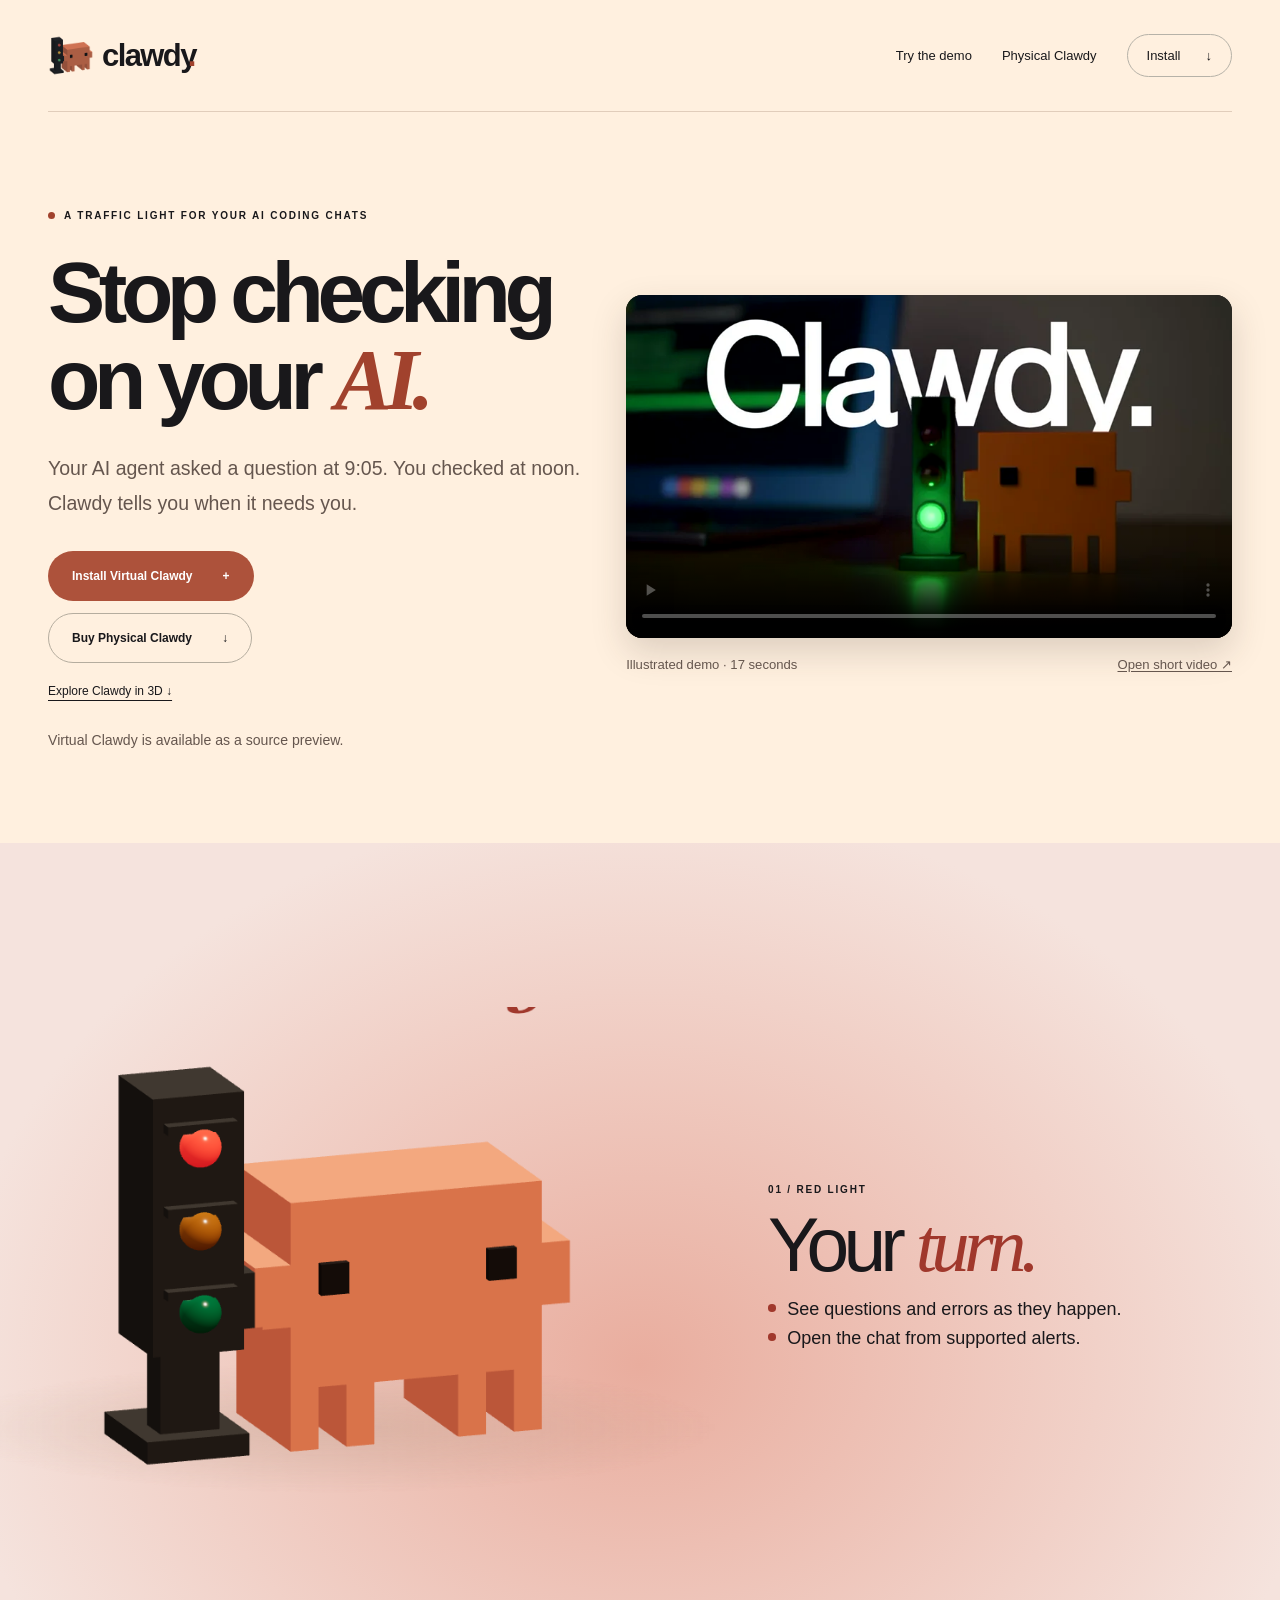
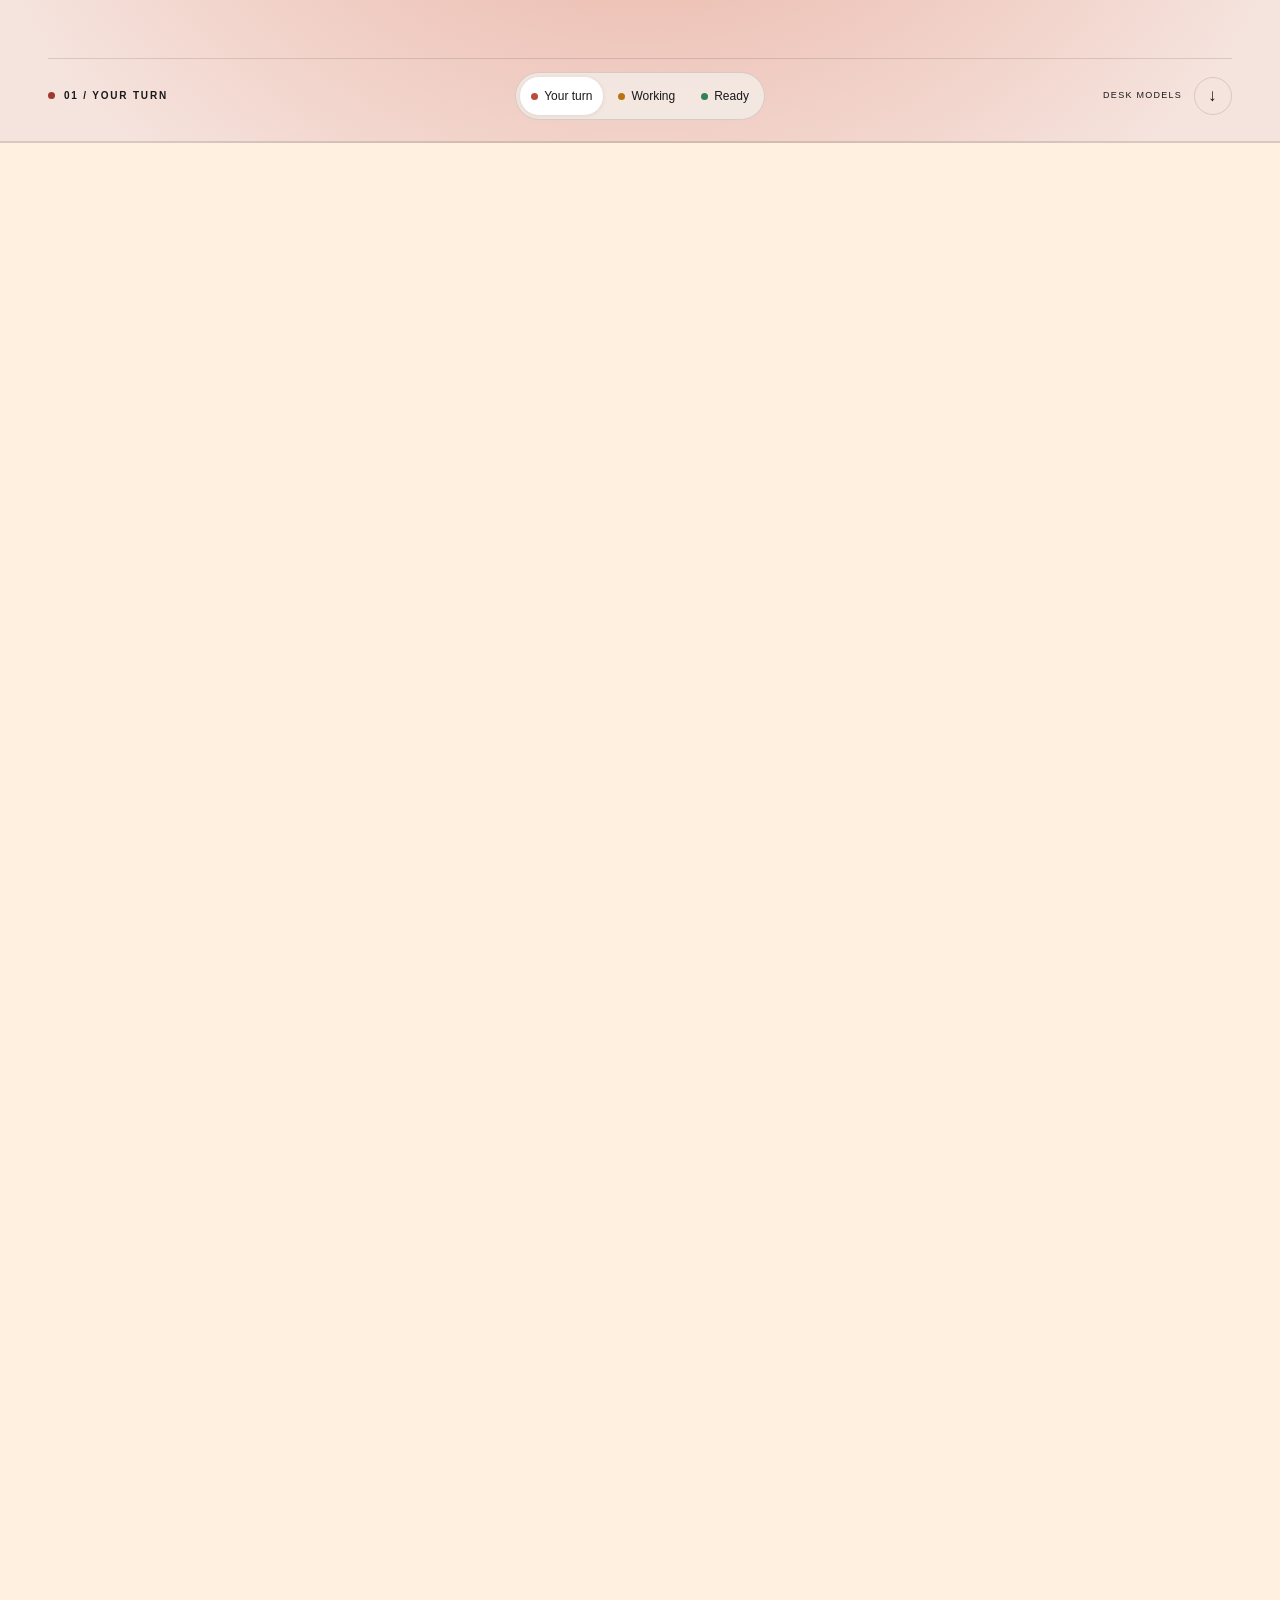
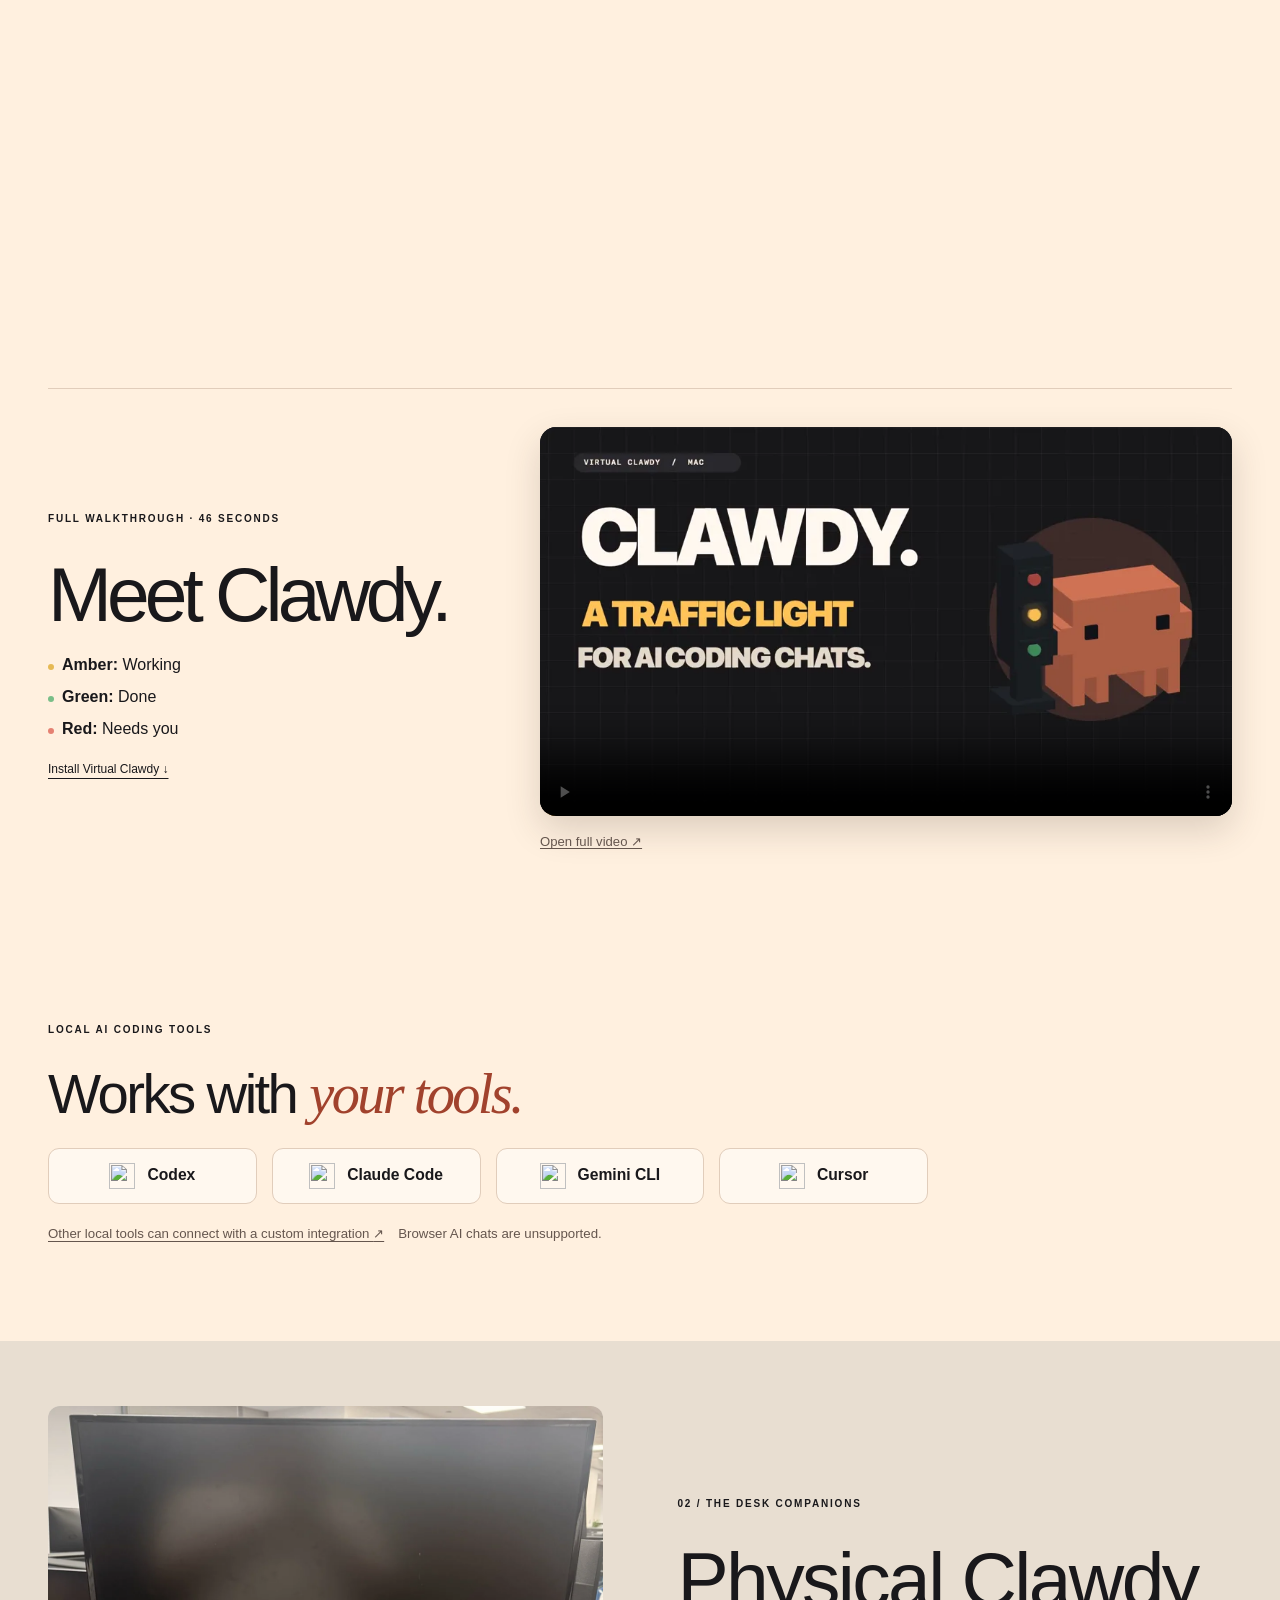
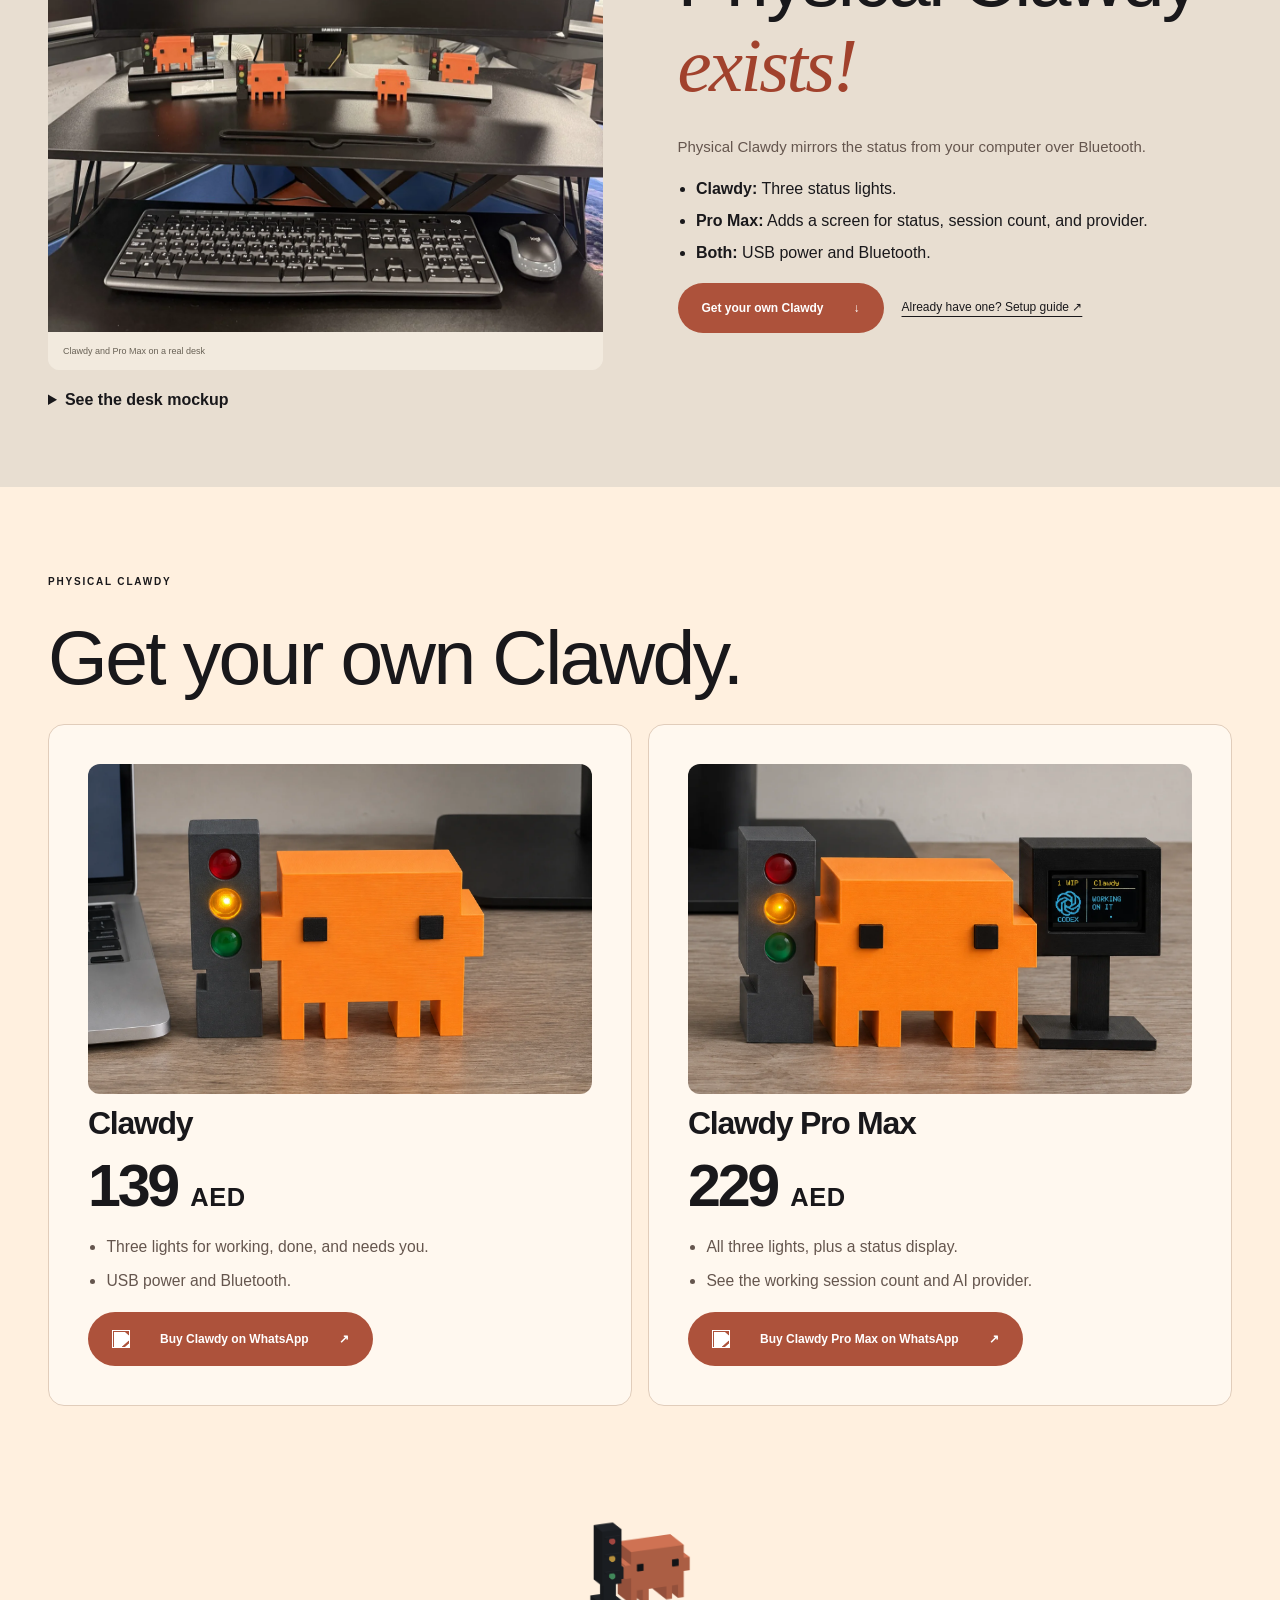
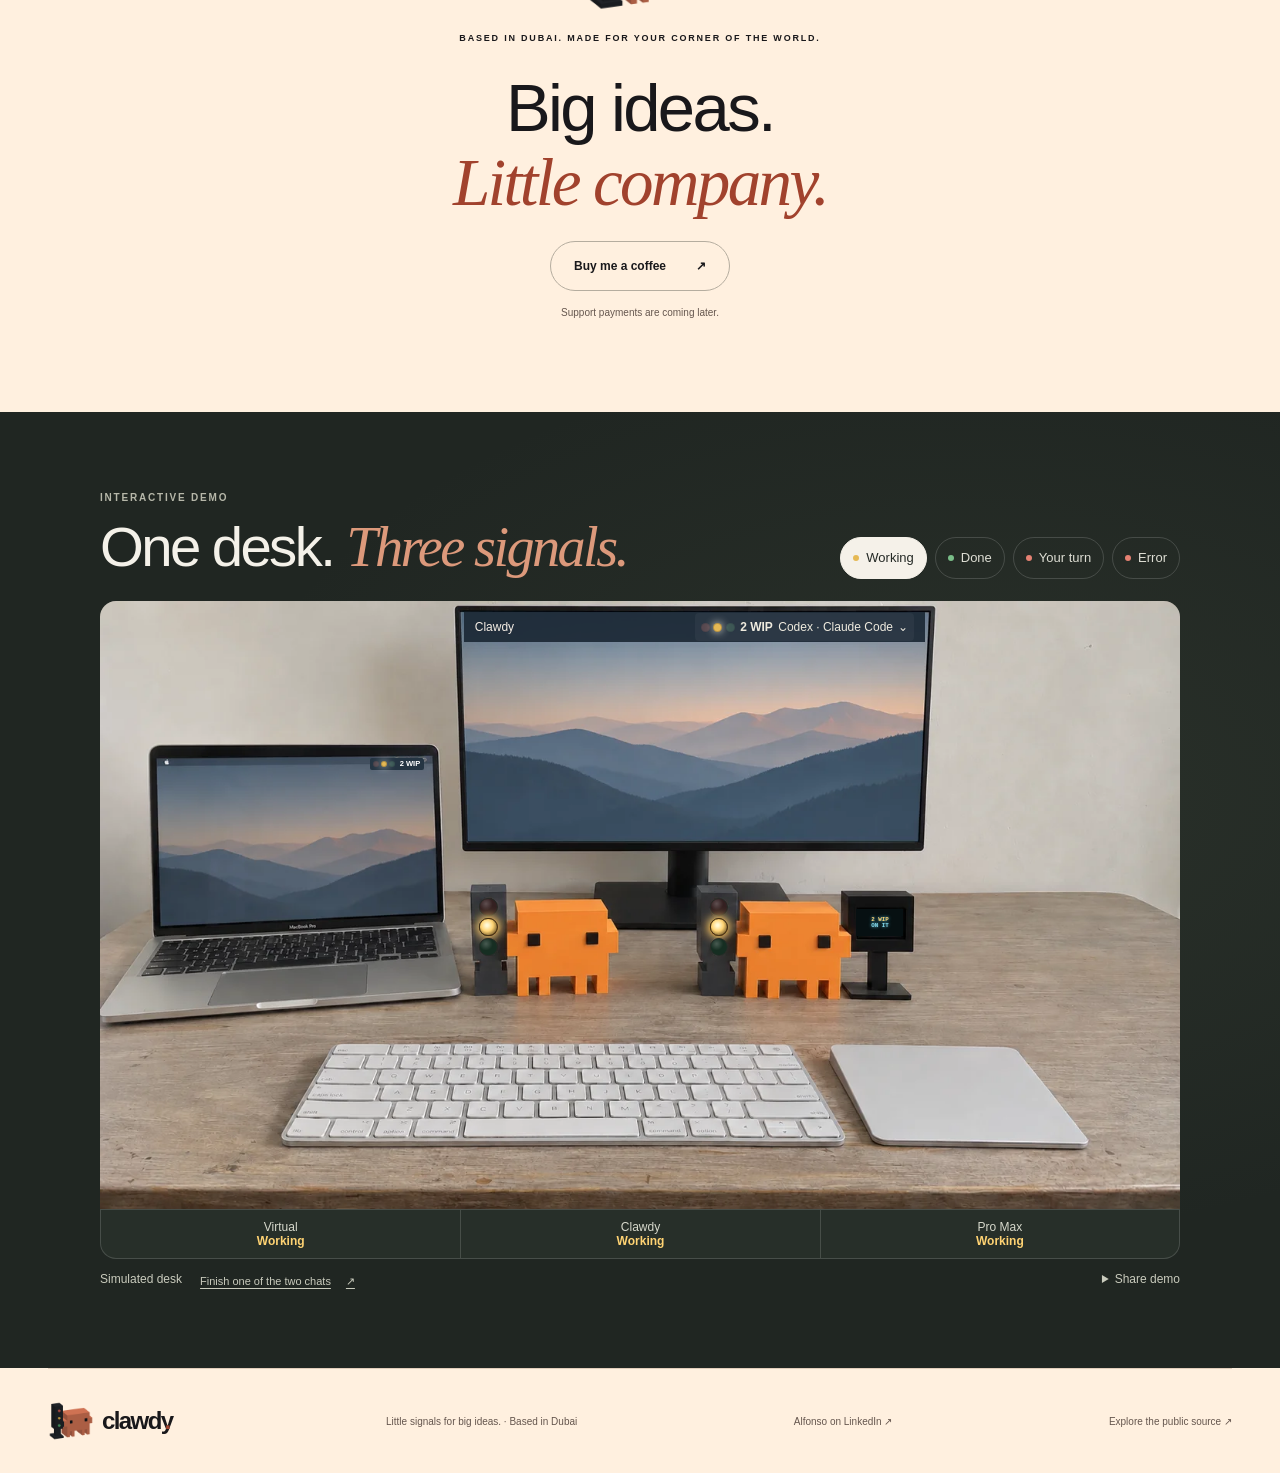
==== commit 8def3898: "Publish mobile video playback improvements" ====
--- a/clawd-mascot-3d/index.html
+++ b/clawd-mascot-3d/index.html
@@ -8,11 +8,11 @@
   <link rel="icon" type="image/png" href="assets/clawdy-hero.png">
   <link rel="canonical" href="https://alfonsoforcen3.github.io/clawd-mascot-3d/">
   <meta name="theme-color" content="#fff0df"><title>Clawdy — Stop checking on your AI.</title>
-  <link rel="stylesheet" href="style.css?v=06df0829"><script src="app.js?v=2f38eb82" defer></script>
+  <link rel="stylesheet" href="style.css?v=abb9f176"><script src="app.js?v=2f38eb82" defer></script>
   <link rel="stylesheet" href="desk-demo.css?v=eb44537e">
   <link rel="stylesheet" href="showcase.css?v=70de4797">
-  <link rel="stylesheet" href="studio-hero.css?v=bfe666a7">
-  <script src="studio-hero.js?v=450327a3" defer></script>
+  <link rel="stylesheet" href="studio-hero.css?v=766cfd71">
+  <script src="studio-hero.js?v=4f22f0d2" defer></script>
   <script type="importmap">{"imports":{"three":"./vendor/three.module.js"}}</script>
   <script type="module" src="scene.js?v=410fb2ad"></script>
 </head>
@@ -33,12 +33,13 @@
         <p class="hero-note">Virtual Clawdy is available as a source preview.</p>
       </div>
       <figure class="hero-art hero-film" id="hero-film">
-        <video controls playsinline preload="none" width="848" height="480" poster="assets/clawdy-short-poster.webp" aria-label="Clawdy short demo">
-          <source src="assets/clawdy-short.mp4" type="video/mp4">
+        <video controls playsinline preload="metadata" src="assets/clawdy-short.mp4" width="848" height="480" poster="assets/clawdy-short-poster.webp" aria-label="Clawdy short demo">
           <track kind="captions" src="assets/clawdy-short.en.vtt" srclang="en" label="English">
-          <a href="assets/clawdy-short.mp4">Download the short demo</a>
         </video>
-        <figcaption>Illustrated demo · 17 seconds</figcaption>
+        <figcaption class="video-caption">
+          <span>Illustrated demo · 17 seconds</span>
+          <a href="assets/clawdy-short.mp4">Open short video ↗</a>
+        </figcaption>
       </figure>
       <details id="setup" class="virtual-install">
         <summary class="button outline">Install Virtual Clawdy</summary>
@@ -46,7 +47,12 @@
           <p class="eyebrow" id="start">BUILD FROM SOURCE</p>
           <p>Choose your computer, then paste its prompt into an AI assistant that can run commands on it.</p>
           <details class="install-platform" id="mac-setup">
-            <summary>Mac <span aria-hidden="true">⌄</span></summary>
+            <summary>
+              <span class="platform-icon"><img src="assets/providers/apple.svg" width="20" height="20" alt=""></span>
+              <span class="platform-name">Mac</span>
+              <span class="platform-hint">macOS 13+</span>
+              <span class="platform-chevron" aria-hidden="true"></span>
+            </summary>
             <div class="prompt-card">
               <div class="prompt-bar">
                 <span class="prompt-file"><span aria-hidden="true">›_</span> macos.txt</span>
@@ -67,7 +73,12 @@
             <p class="install-copy-status" role="status"></p>
           </details>
           <details class="install-platform" id="windows-setup">
-            <summary>Windows <span aria-hidden="true">⌄</span></summary>
+            <summary>
+              <span class="platform-icon"><img src="assets/providers/windows11.svg" width="20" height="20" alt=""></span>
+              <span class="platform-name">Windows</span>
+              <span class="platform-hint">Windows 11</span>
+              <span class="platform-chevron" aria-hidden="true"></span>
+            </summary>
             <div class="prompt-card">
               <div class="prompt-bar">
                 <span class="prompt-file"><span aria-hidden="true">›_</span> windows.txt</span>
@@ -146,11 +157,12 @@
         </ul>
         <a class="text-link" href="#setup">Install Virtual Clawdy ↓</a>
       </div>
-      <video controls playsinline preload="none" width="1280" height="720" poster="assets/clawdy-film-poster.webp" aria-label="Clawdy launch film">
-        <source src="assets/clawdy-launch.mp4" type="video/mp4">
-        <track kind="captions" src="assets/clawdy-launch.en.vtt" srclang="en" label="English">
-        <a href="assets/clawdy-launch.mp4">Download the launch film</a>
-      </video>
+      <figure class="launch-media">
+        <video controls playsinline preload="metadata" src="assets/clawdy-launch.mp4" width="1280" height="720" poster="assets/clawdy-film-poster.webp" aria-label="Clawdy launch film">
+          <track kind="captions" src="assets/clawdy-launch.en.vtt" srclang="en" label="English">
+        </video>
+        <figcaption class="video-caption"><a href="assets/clawdy-launch.mp4">Open full video ↗</a></figcaption>
+      </figure>
     </section>
     <section id="compatibility" class="compatibility wrap" aria-labelledby="compatibility-title">
       <p class="eyebrow">LOCAL AI CODING TOOLS</p>
--- a/clawd-mascot-3d/style.css
+++ b/clawd-mascot-3d/style.css
@@ -62,7 +62,9 @@
 
 .hero-film{margin:0}
 .hero-film video{display:block;width:100%;height:auto;aspect-ratio:848/480;border-radius:16px;background:#171719;box-shadow:0 14px 35px #392d282c}
-.hero-film figcaption{margin-top:10px;color:var(--muted);font-size:.82rem}
+.launch-media{margin:0;min-width:0}
+.video-caption{display:flex;flex-wrap:wrap;align-items:center;justify-content:space-between;gap:0 12px;margin-top:4px;color:var(--muted);font-size:.82rem}
+.video-caption a{display:inline-flex;align-items:center;min-height:44px;text-decoration:underline;text-underline-offset:.18em}
 /* Match the framing of both product photos. */
 .model-mockup{display:block;width:100%;height:auto;aspect-ratio:330/216;object-fit:cover;border-radius:12px}
 .whatsapp-icon{width:18px;height:18px;flex:none;filter:brightness(0) invert(1)}
--- a/clawd-mascot-3d/studio-hero.css
+++ b/clawd-mascot-3d/studio-hero.css
@@ -39,15 +39,19 @@
 }
 
 .install-platform {
-  border-top: 1px solid var(--line);
+  margin-top: 8px;
+  border: 1px solid var(--line);
+  border-radius: 12px;
+  background: #fffbf6;
 }
 
 .install-platform > summary {
   display: flex;
   align-items: center;
-  justify-content: space-between;
-  min-height: 44px;
-  padding: 5px 3px;
+  gap: 10px;
+  min-height: 54px;
+  padding: 6px 13px;
+  border-radius: 11px;
   color: var(--ink);
   font-weight: 700;
   list-style: none;
@@ -58,12 +62,54 @@
   display: none;
 }
 
-.install-platform[open] > summary span {
-  transform: rotate(180deg);
+.platform-icon {
+  display: grid;
+  place-items: center;
+  flex: none;
+  width: 34px;
+  height: 34px;
+  border: 1px solid #ead9c9;
+  border-radius: 9px;
+  background: #fff0e0;
+}
+
+.platform-hint {
+  margin-inline-start: auto;
+  color: var(--muted);
+  font-size: .75rem;
+  font-weight: 500;
+}
+
+.platform-chevron {
+  width: 7px;
+  height: 7px;
+  flex: none;
+  margin: 0 3px 3px 2px;
+  border: solid currentColor;
+  border-width: 0 1.5px 1.5px 0;
+  transform: rotate(45deg);
 }
 
 .install-platform[open] {
-  padding-bottom: 10px;
+  border-color: #ce9a80;
+  padding-bottom: 8px;
+}
+
+.install-platform[open] > summary {
+  background: #fff0e4;
+}
+
+.install-platform[open] .platform-chevron {
+  margin-bottom: -3px;
+  transform: rotate(225deg);
+}
+
+.install-platform > :not(summary) {
+  margin-inline: 10px;
+}
+
+.install-platform .prompt-card {
+  margin-top: 8px;
 }
 
 .prompt-card {
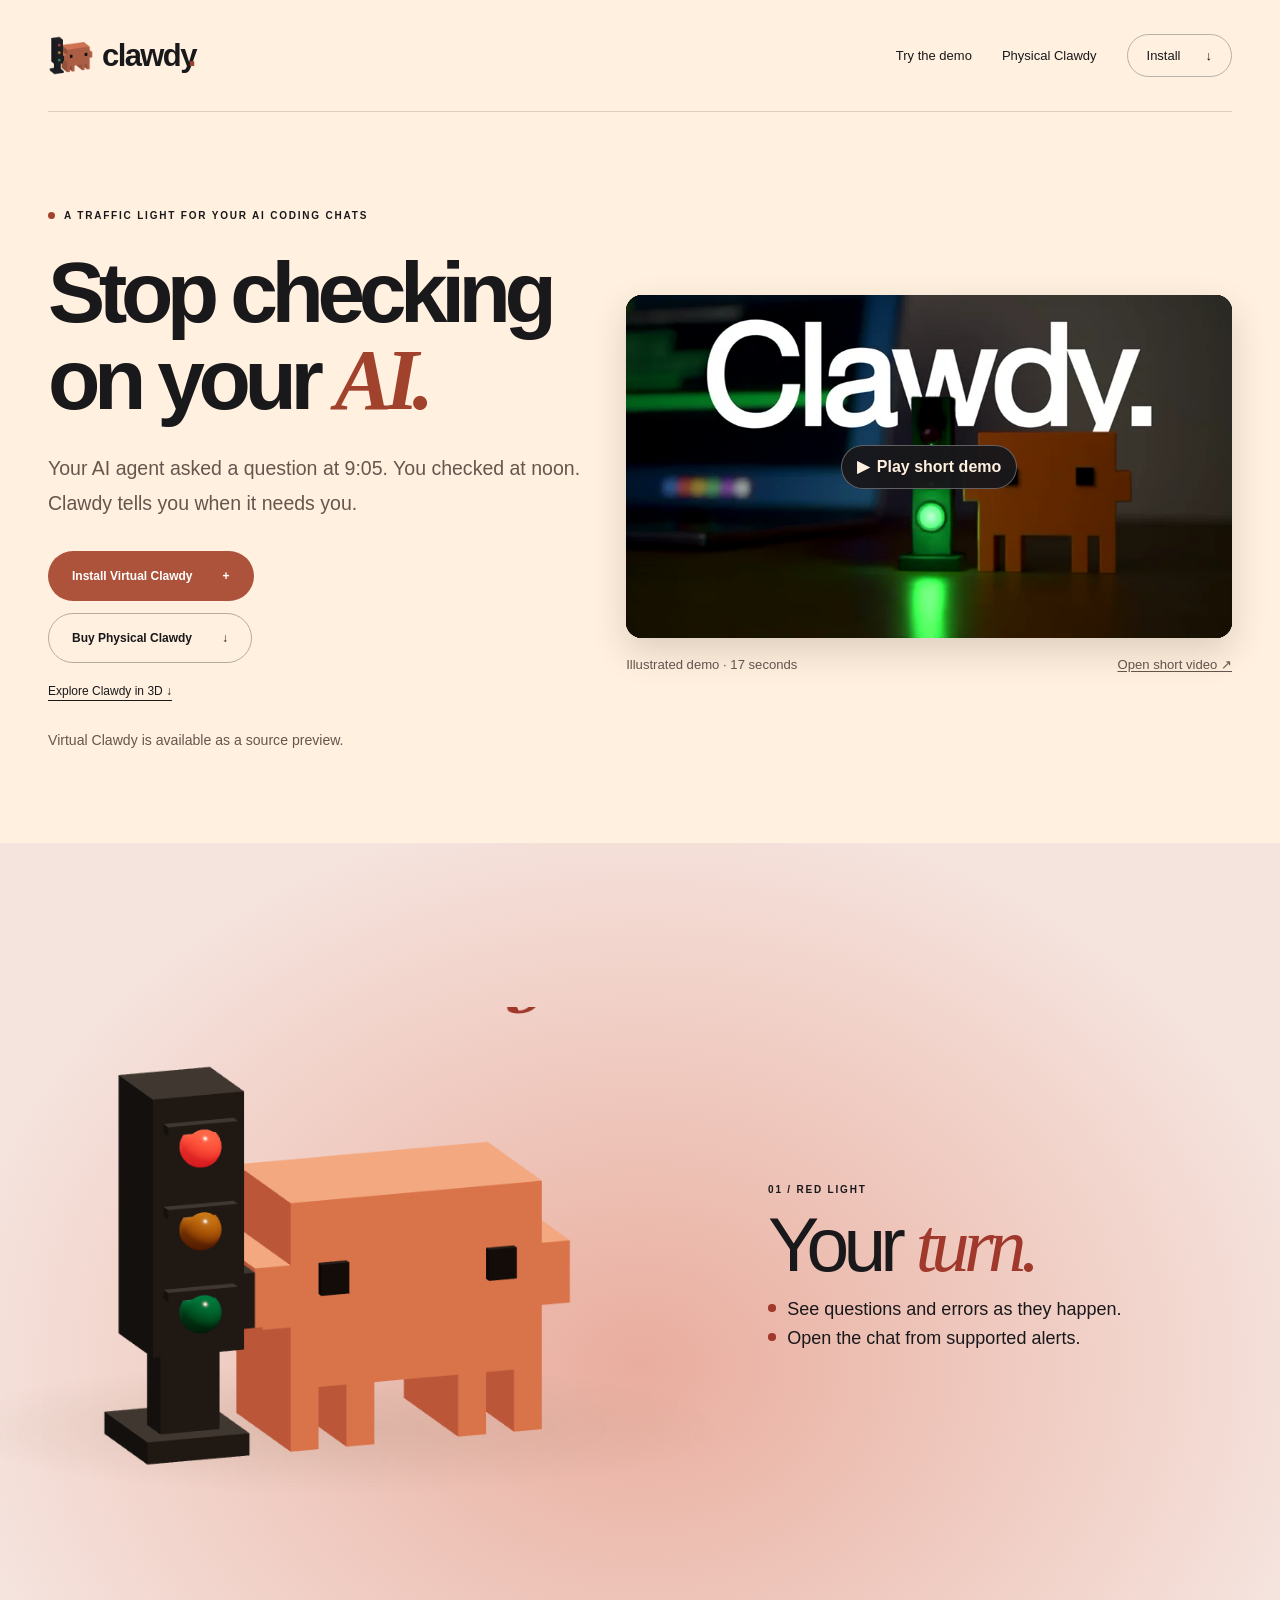
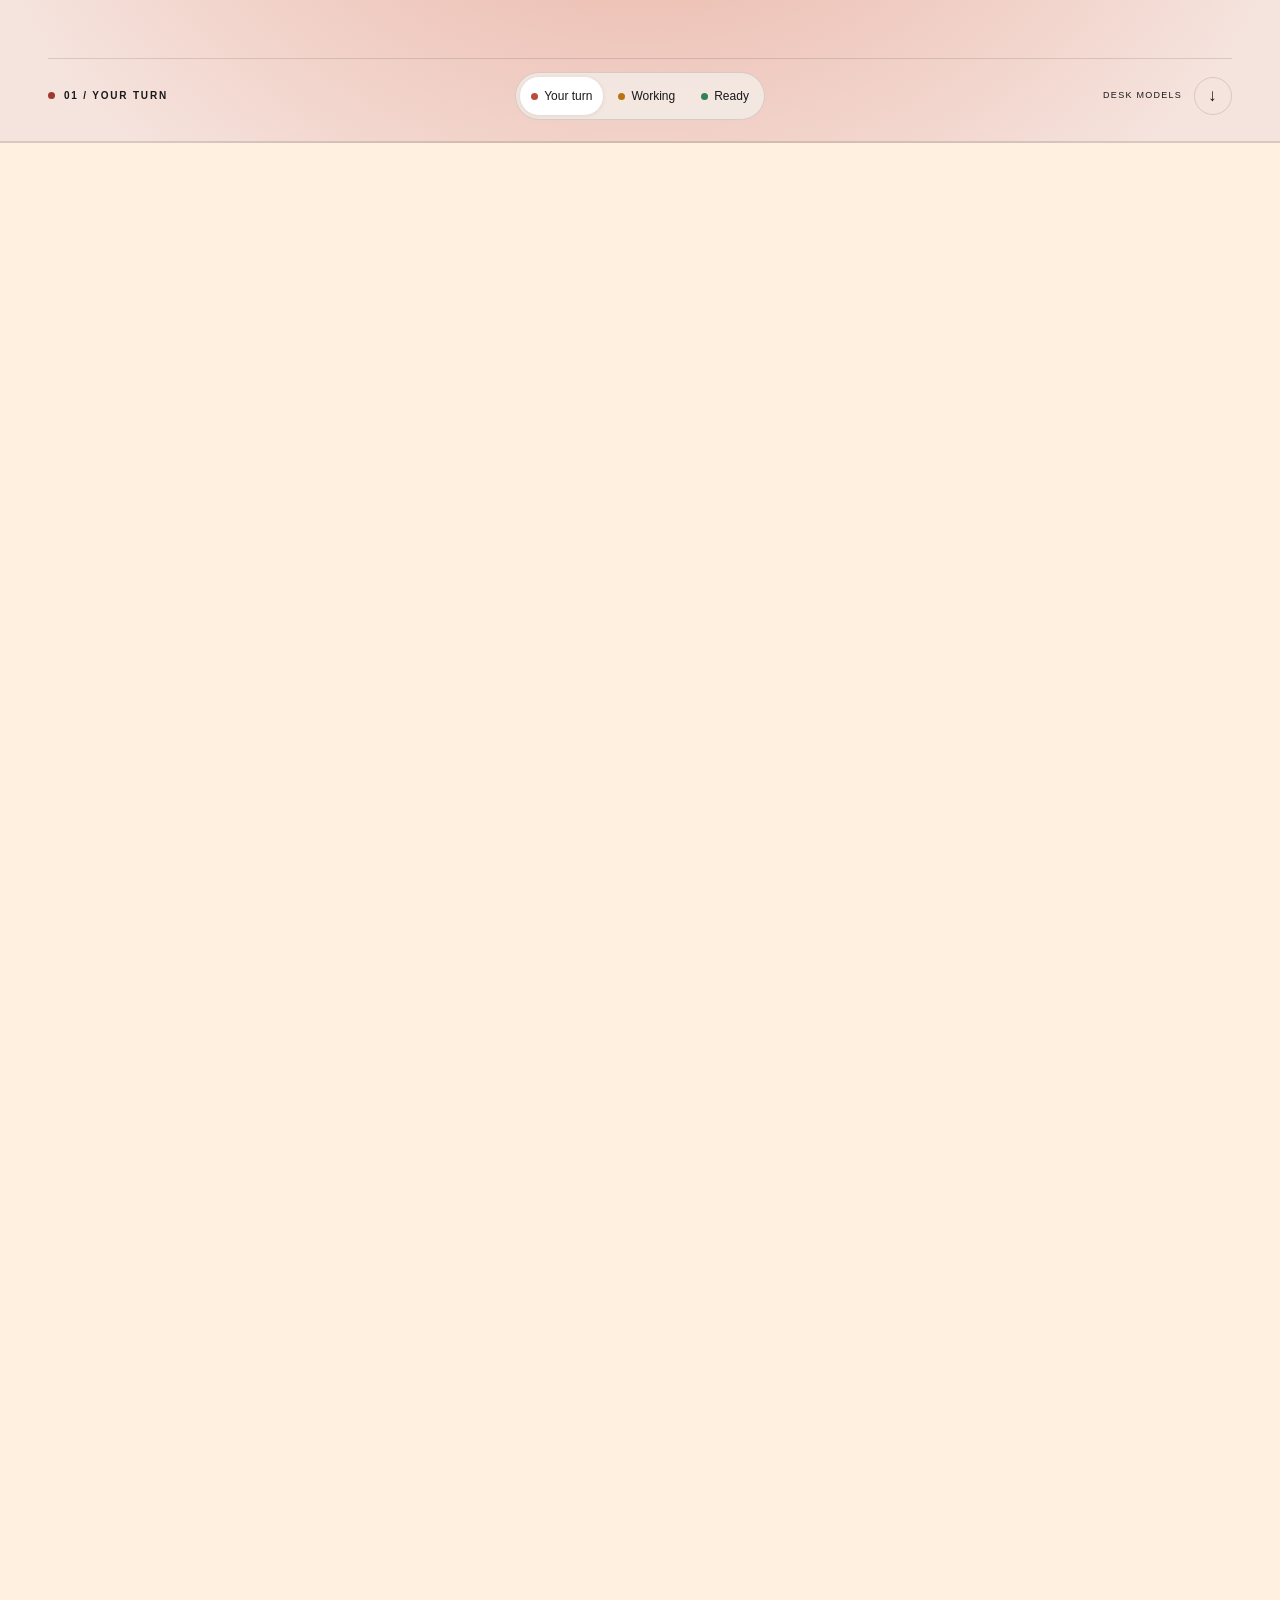
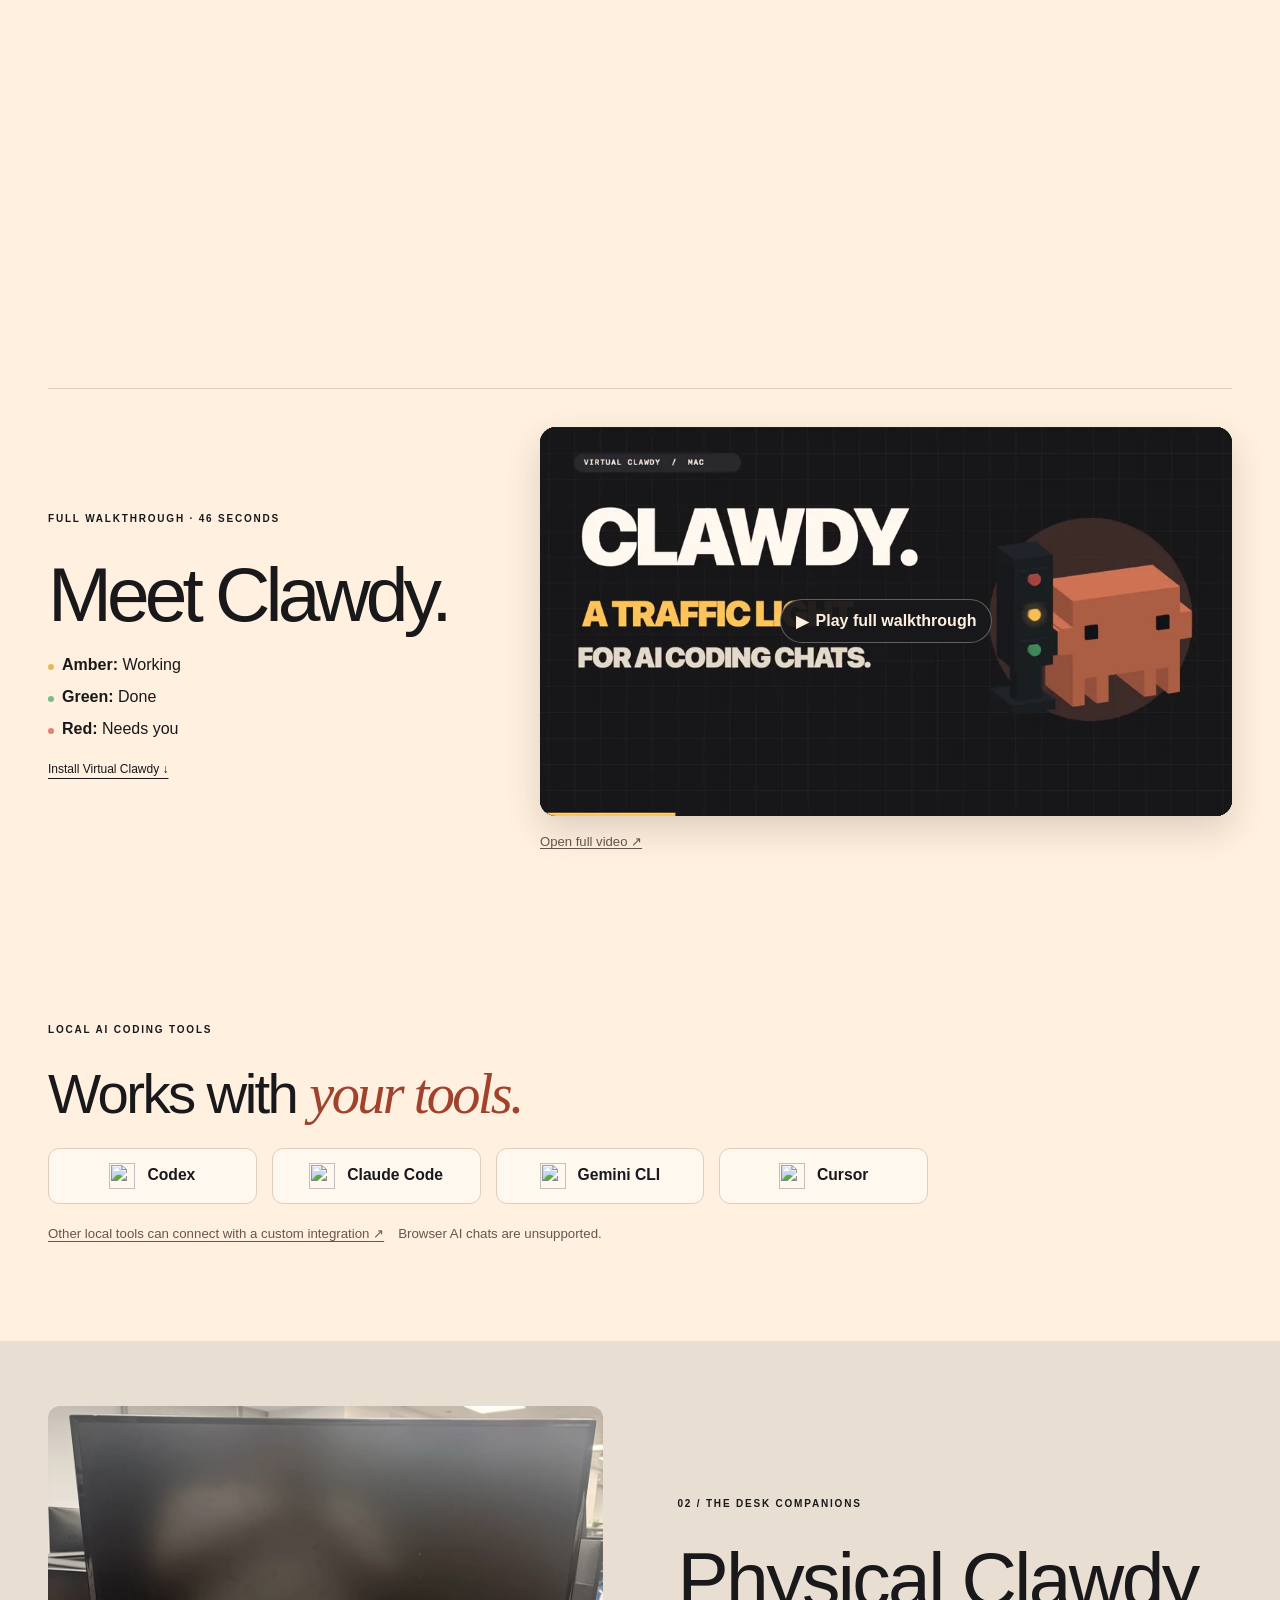
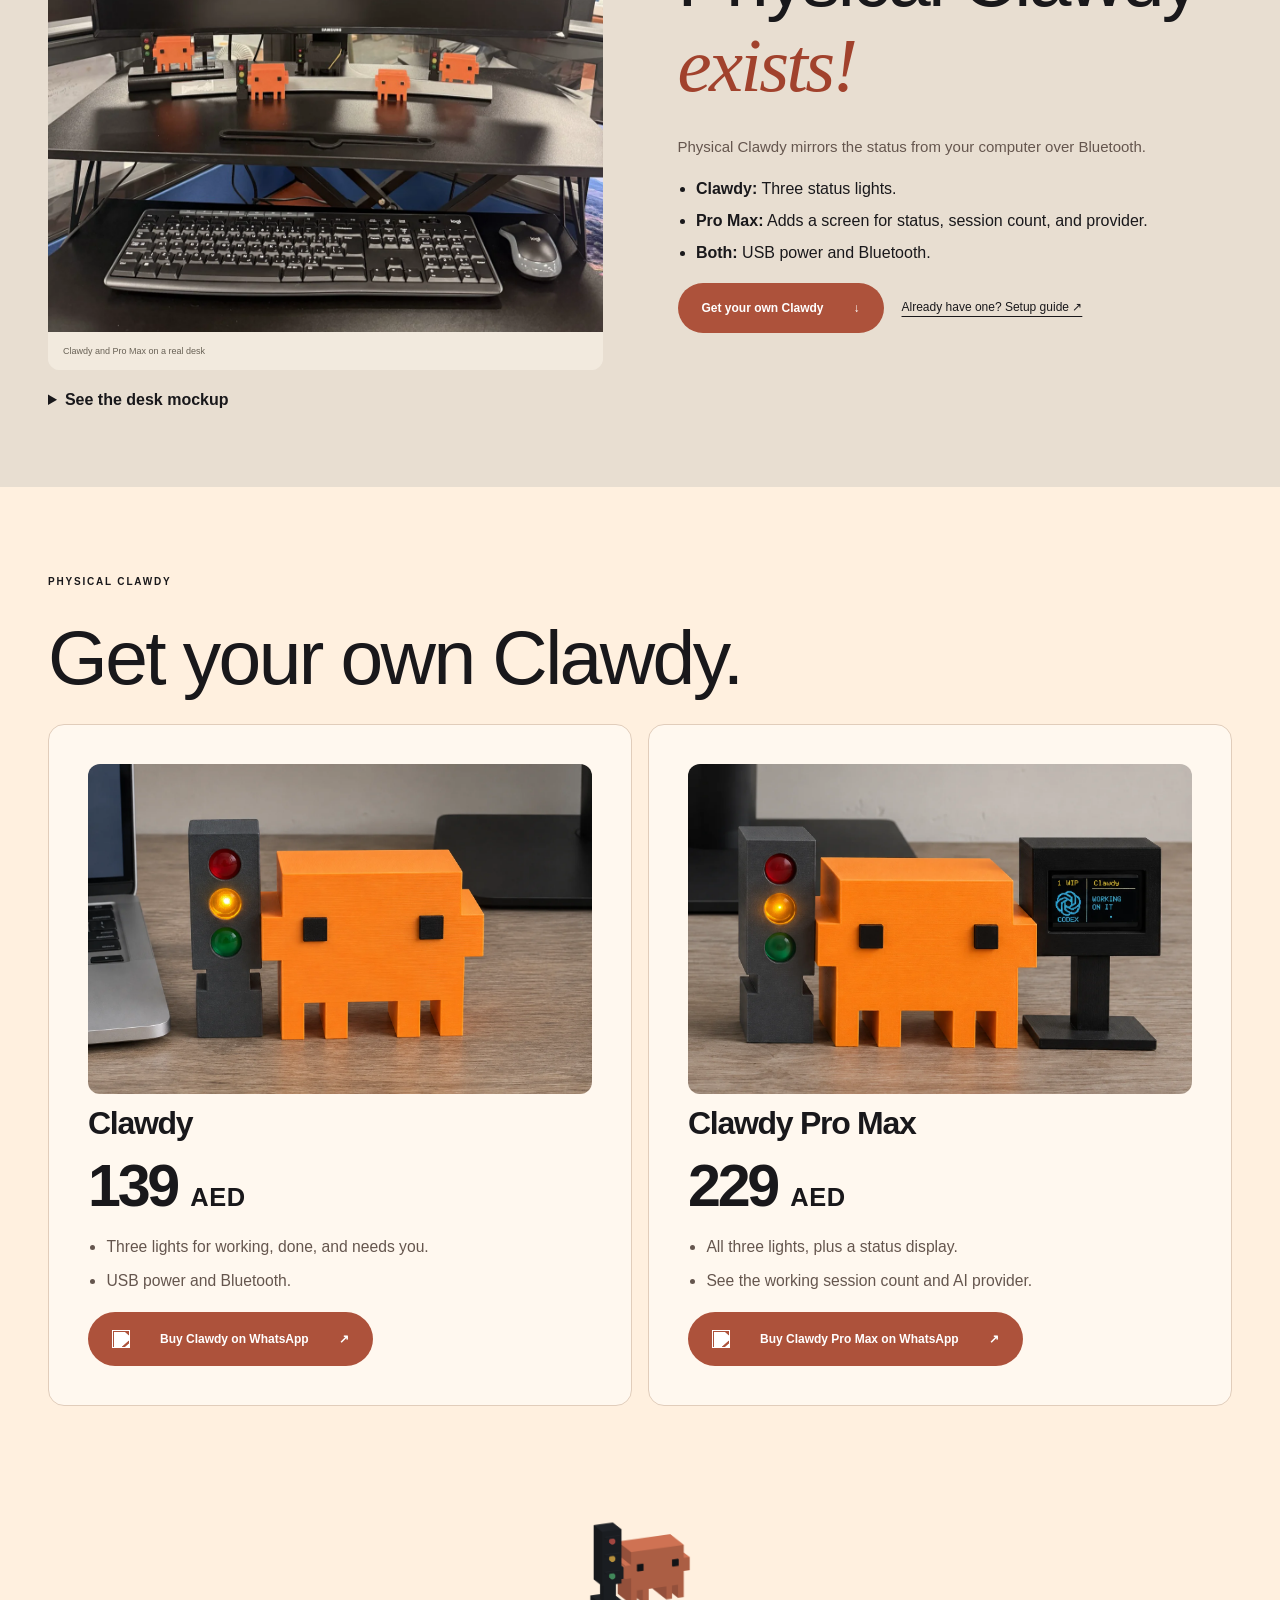
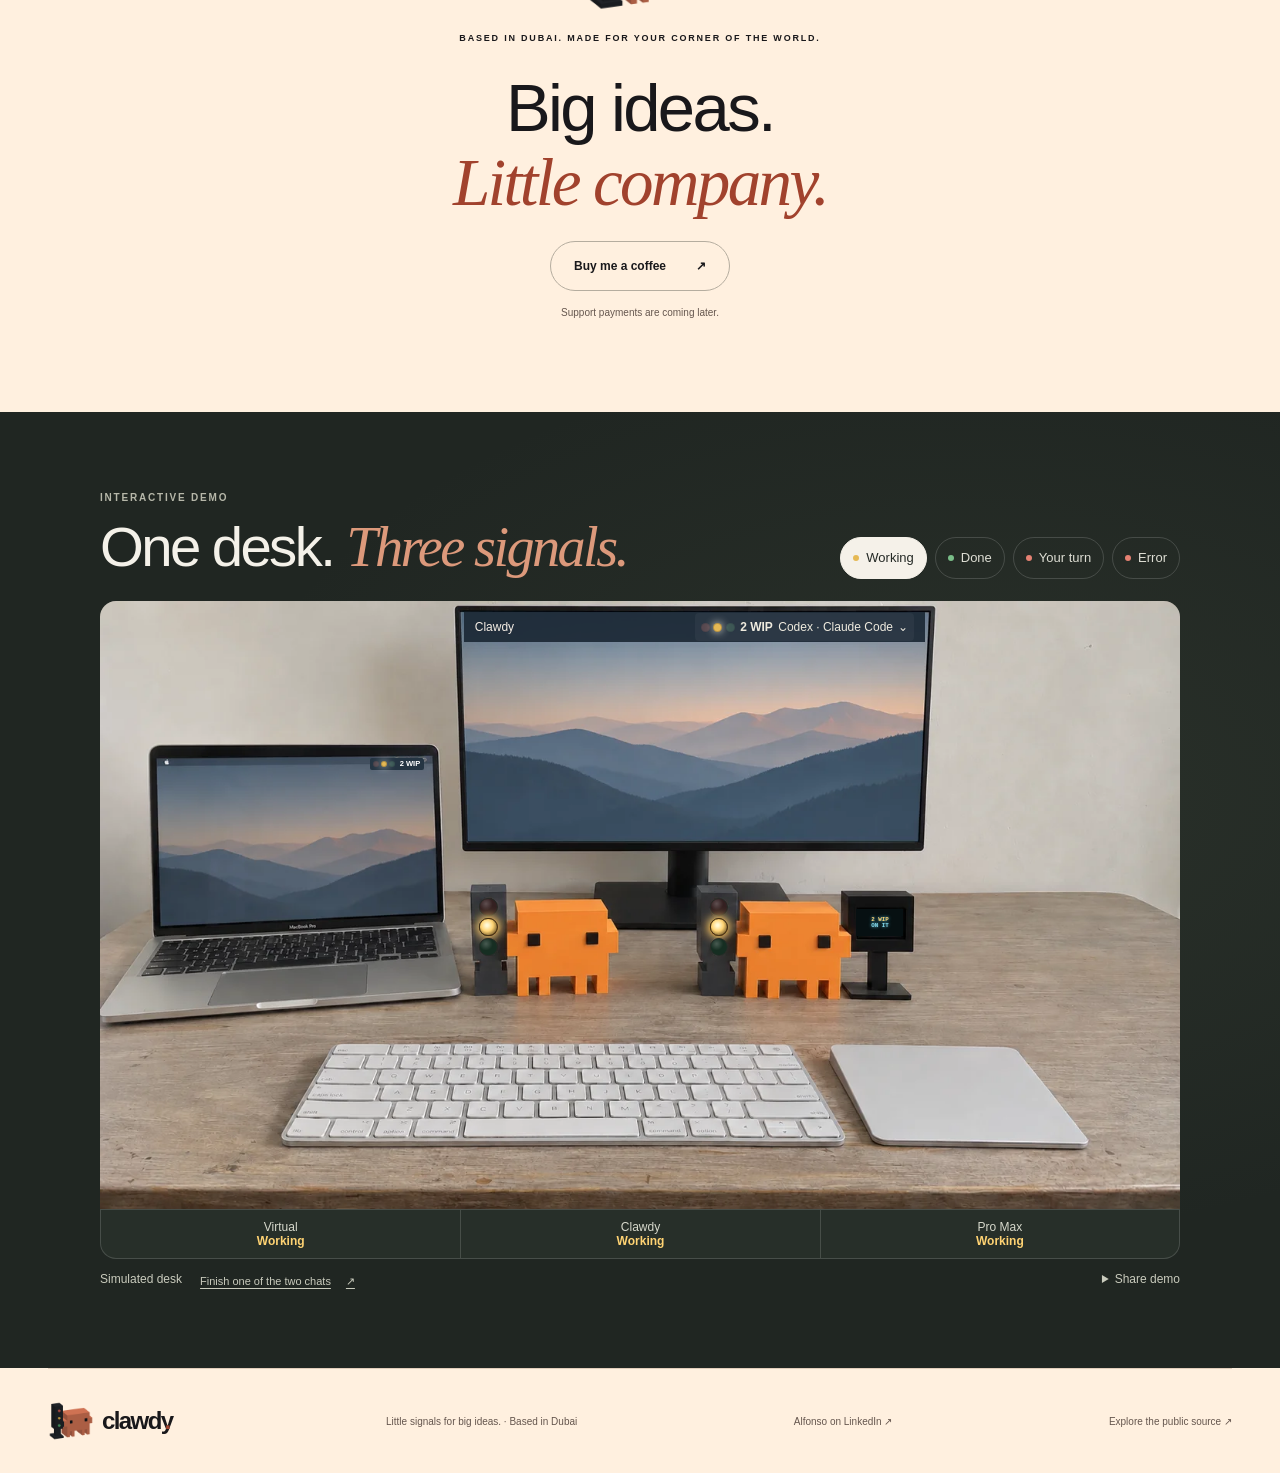
==== commit d344bb07: "Publish the mobile video player and lighter encodes" ====
--- a/clawd-mascot-3d/index.html
+++ b/clawd-mascot-3d/index.html
@@ -8,11 +8,12 @@
   <link rel="icon" type="image/png" href="assets/clawdy-hero.png">
   <link rel="canonical" href="https://alfonsoforcen3.github.io/clawd-mascot-3d/">
   <meta name="theme-color" content="#fff0df"><title>Clawdy — Stop checking on your AI.</title>
-  <link rel="stylesheet" href="style.css?v=abb9f176"><script src="app.js?v=2f38eb82" defer></script>
+  <link rel="stylesheet" href="style.css?v=310f345a"><script src="app.js?v=2f38eb82" defer></script>
   <link rel="stylesheet" href="desk-demo.css?v=eb44537e">
   <link rel="stylesheet" href="showcase.css?v=70de4797">
   <link rel="stylesheet" href="studio-hero.css?v=766cfd71">
   <script src="studio-hero.js?v=4f22f0d2" defer></script>
+  <script src="video.js?v=4423f28b" defer></script>
   <script type="importmap">{"imports":{"three":"./vendor/three.module.js"}}</script>
   <script type="module" src="scene.js?v=410fb2ad"></script>
 </head>
@@ -33,12 +34,19 @@
         <p class="hero-note">Virtual Clawdy is available as a source preview.</p>
       </div>
       <figure class="hero-art hero-film" id="hero-film">
-        <video controls playsinline preload="metadata" src="assets/clawdy-short.mp4" width="848" height="480" poster="assets/clawdy-short-poster.webp" aria-label="Clawdy short demo">
-          <track kind="captions" src="assets/clawdy-short.en.vtt" srclang="en" label="English">
-        </video>
+        <div class="video-frame">
+          <video controls playsinline preload="none" src="assets/clawdy-short-mobile.mp4" data-wide-src="assets/clawdy-short.mp4" width="848" height="480" poster="assets/clawdy-short-poster.webp" aria-label="Clawdy short demo">
+            <track kind="captions" src="assets/clawdy-short.en.vtt" srclang="en" label="English">
+          </video>
+          <button type="button" class="video-start" hidden>
+            <img src="assets/clawdy-short-poster.webp" alt="">
+            <span><span aria-hidden="true">▶</span> <span class="video-start-label">Play short demo</span></span>
+          </button>
+        </div>
+        <p class="video-status" role="status"></p>
         <figcaption class="video-caption">
           <span>Illustrated demo · 17 seconds</span>
-          <a href="assets/clawdy-short.mp4">Open short video ↗</a>
+          <a href="assets/clawdy-short-mobile.mp4">Open short video ↗</a>
         </figcaption>
       </figure>
       <details id="setup" class="virtual-install">
@@ -158,10 +166,17 @@
         <a class="text-link" href="#setup">Install Virtual Clawdy ↓</a>
       </div>
       <figure class="launch-media">
-        <video controls playsinline preload="metadata" src="assets/clawdy-launch.mp4" width="1280" height="720" poster="assets/clawdy-film-poster.webp" aria-label="Clawdy launch film">
-          <track kind="captions" src="assets/clawdy-launch.en.vtt" srclang="en" label="English">
-        </video>
-        <figcaption class="video-caption"><a href="assets/clawdy-launch.mp4">Open full video ↗</a></figcaption>
+        <div class="video-frame">
+          <video controls playsinline preload="none" src="assets/clawdy-launch-mobile.mp4" data-wide-src="assets/clawdy-launch.mp4" width="1280" height="720" poster="assets/clawdy-film-poster.webp" aria-label="Clawdy launch film">
+            <track kind="captions" src="assets/clawdy-launch.en.vtt" srclang="en" label="English">
+          </video>
+          <button type="button" class="video-start" hidden>
+            <img src="assets/clawdy-film-poster.webp" alt="">
+            <span><span aria-hidden="true">▶</span> <span class="video-start-label">Play full walkthrough</span></span>
+          </button>
+        </div>
+        <p class="video-status" role="status"></p>
+        <figcaption class="video-caption"><a href="assets/clawdy-launch-mobile.mp4">Open full video ↗</a></figcaption>
       </figure>
     </section>
     <section id="compatibility" class="compatibility wrap" aria-labelledby="compatibility-title">
--- a/clawd-mascot-3d/style.css
+++ b/clawd-mascot-3d/style.css
@@ -73,3 +73,34 @@
   .hero h1{font-size:clamp(2.55rem,13vw,3rem);letter-spacing:-.06em}
   .hero-actions{gap:8px}
 }
+
+.video-frame{position:relative}
+.video-start:not([hidden]){
+  position:absolute;
+  inset:0;
+  display:grid;
+  place-items:center;
+  width:100%;
+  overflow:hidden;
+  padding:0;
+  border:0;
+  border-radius:16px;
+  background:#171719;
+  color:#fff0df;
+}
+.video-start img{position:absolute;inset:0;width:100%;height:100%;object-fit:cover}
+.video-start>span{
+  position:relative;
+  display:inline-flex;
+  align-items:center;
+  gap:8px;
+  min-height:44px;
+  padding:9px 15px;
+  border:1px solid #ffffff50;
+  border-radius:999px;
+  background:#19181bf2;
+  font-weight:750;
+}
+.video-start:disabled{cursor:wait}
+.video-status{margin:0;color:var(--clay);font-size:.85rem}
+.video-status:not(:empty){margin-top:8px}
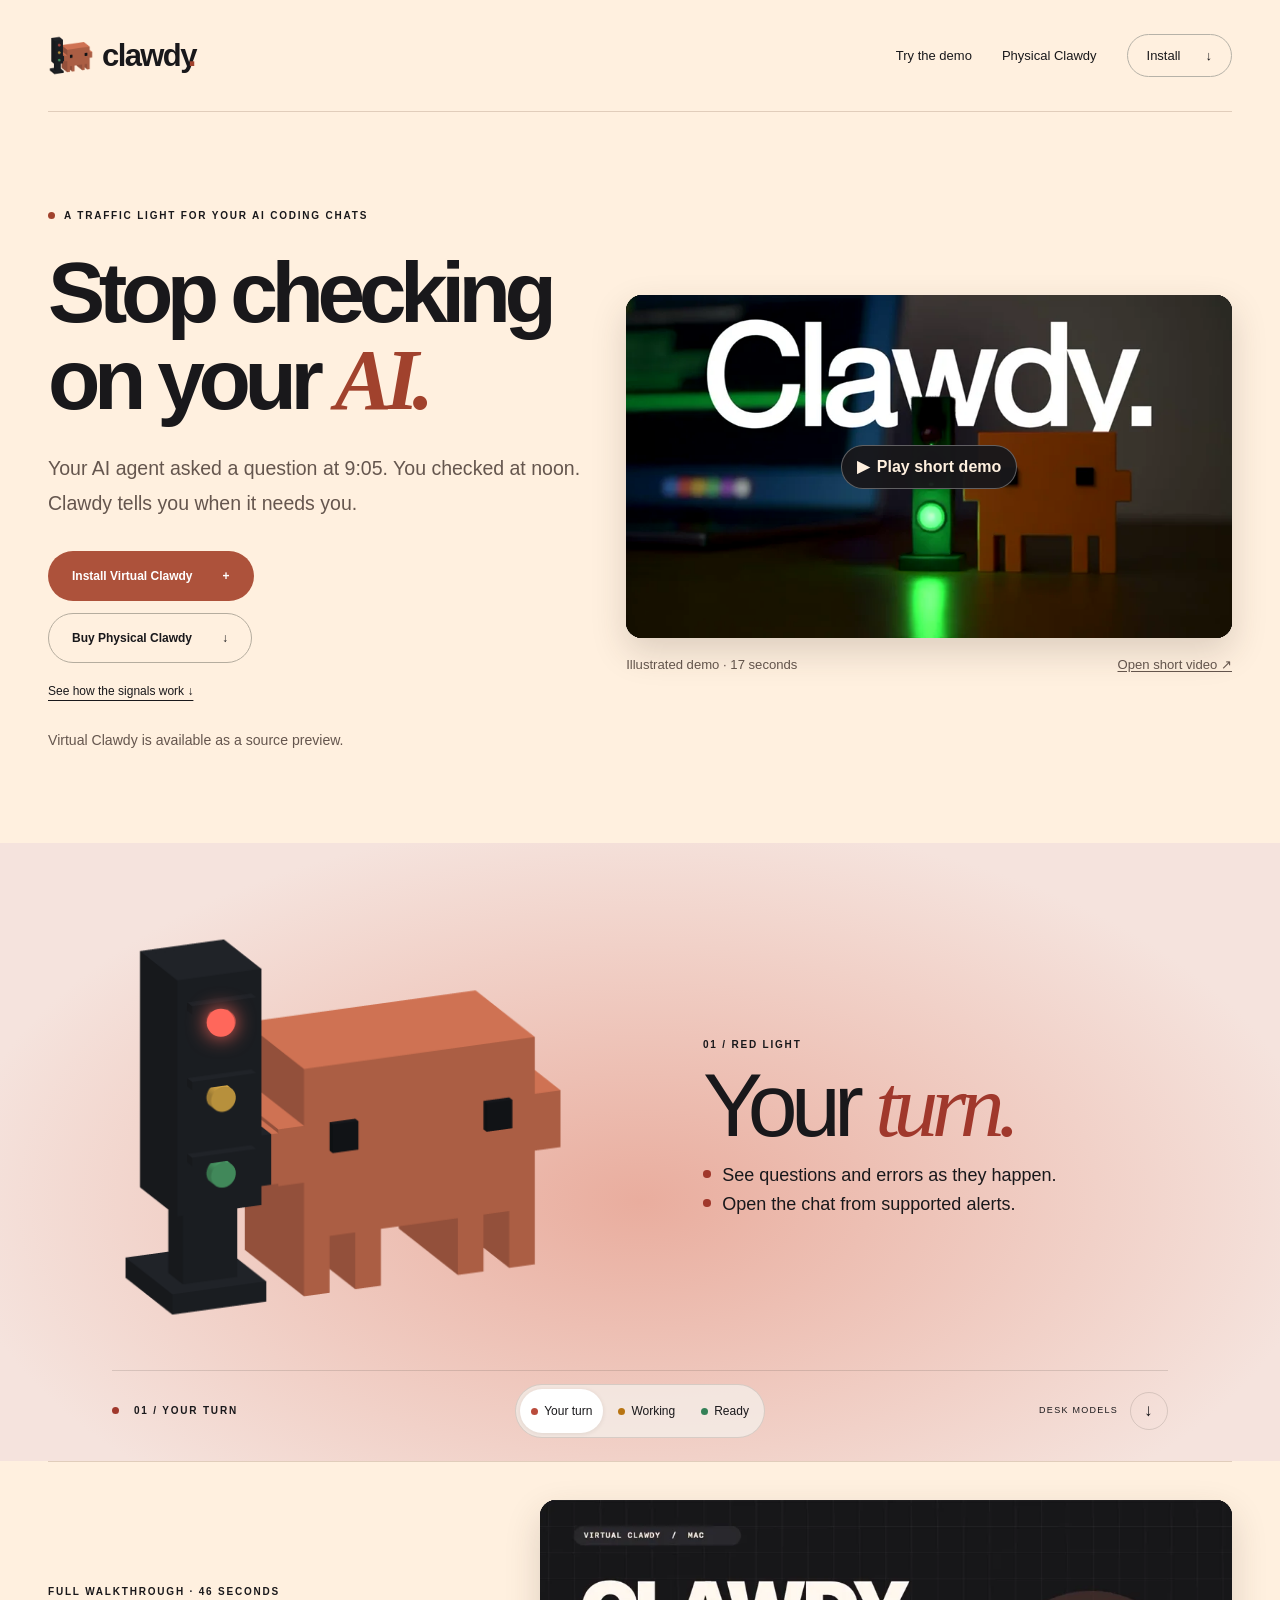
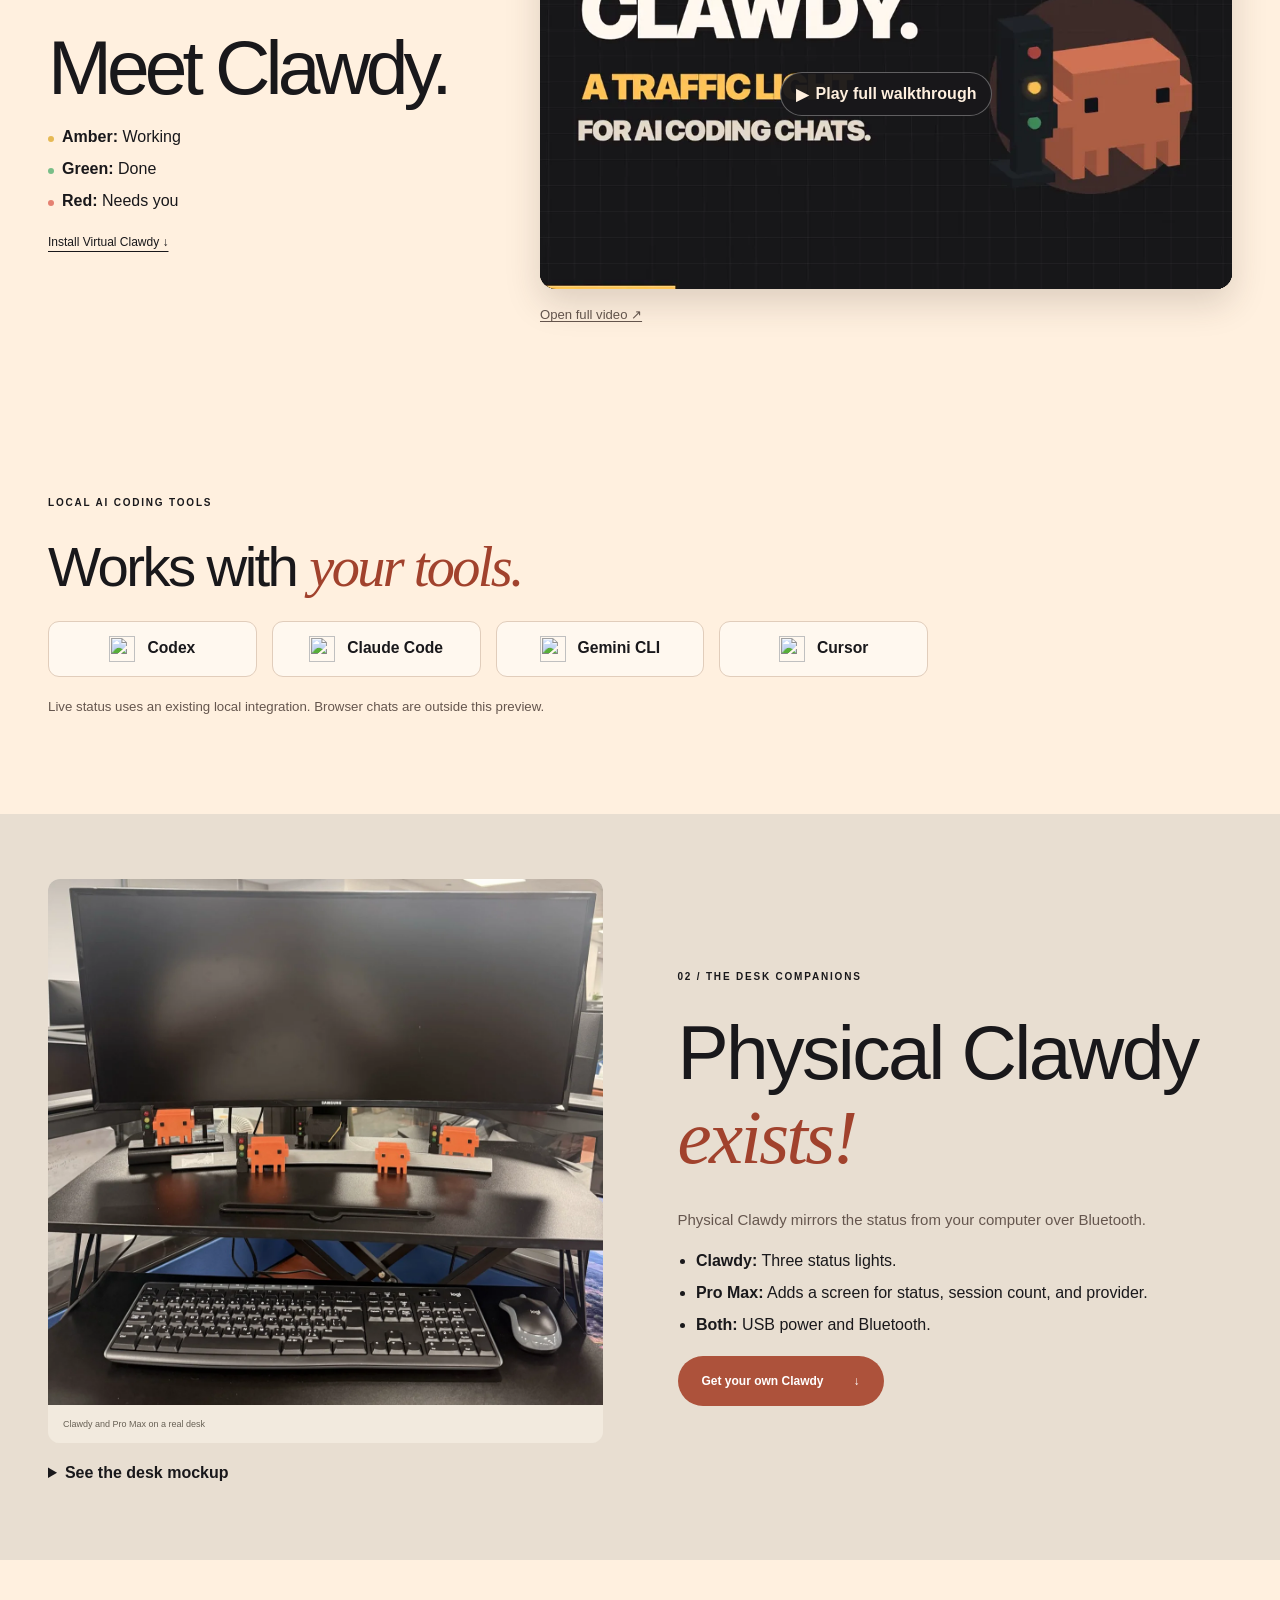
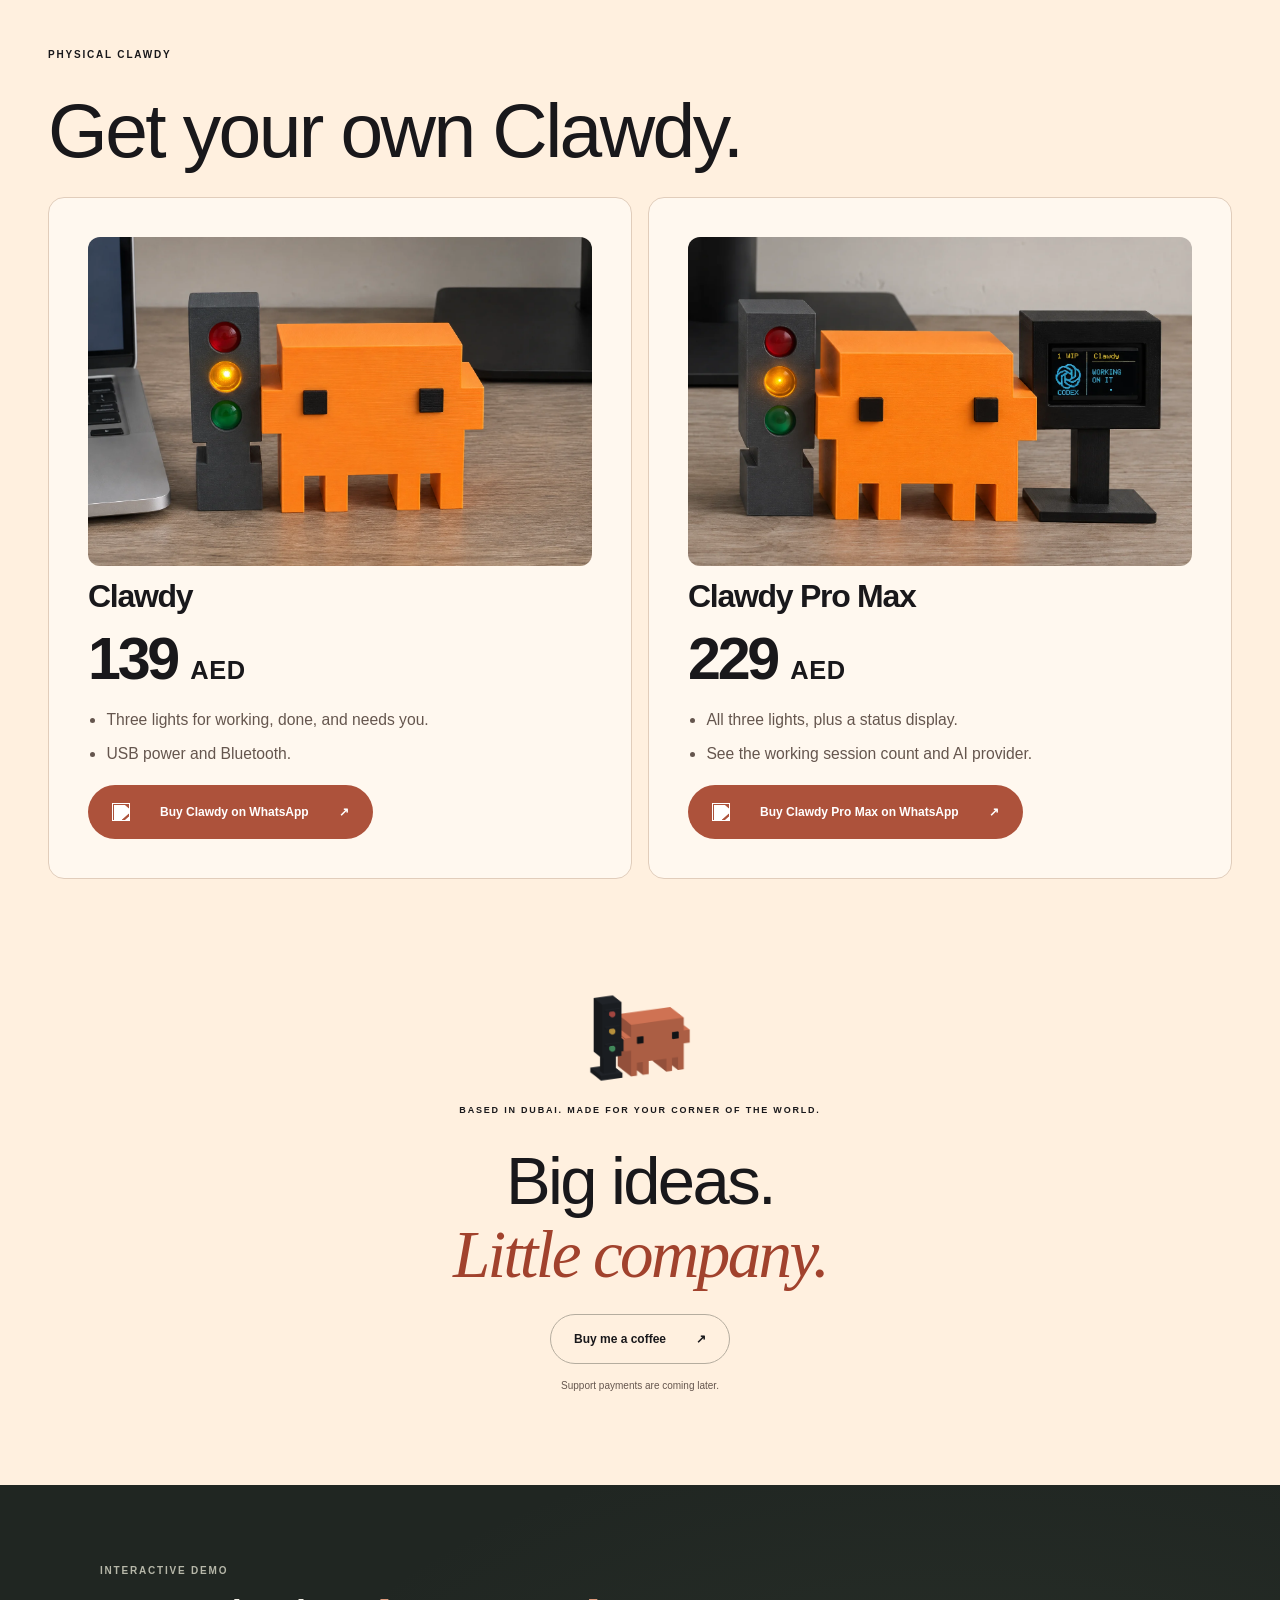
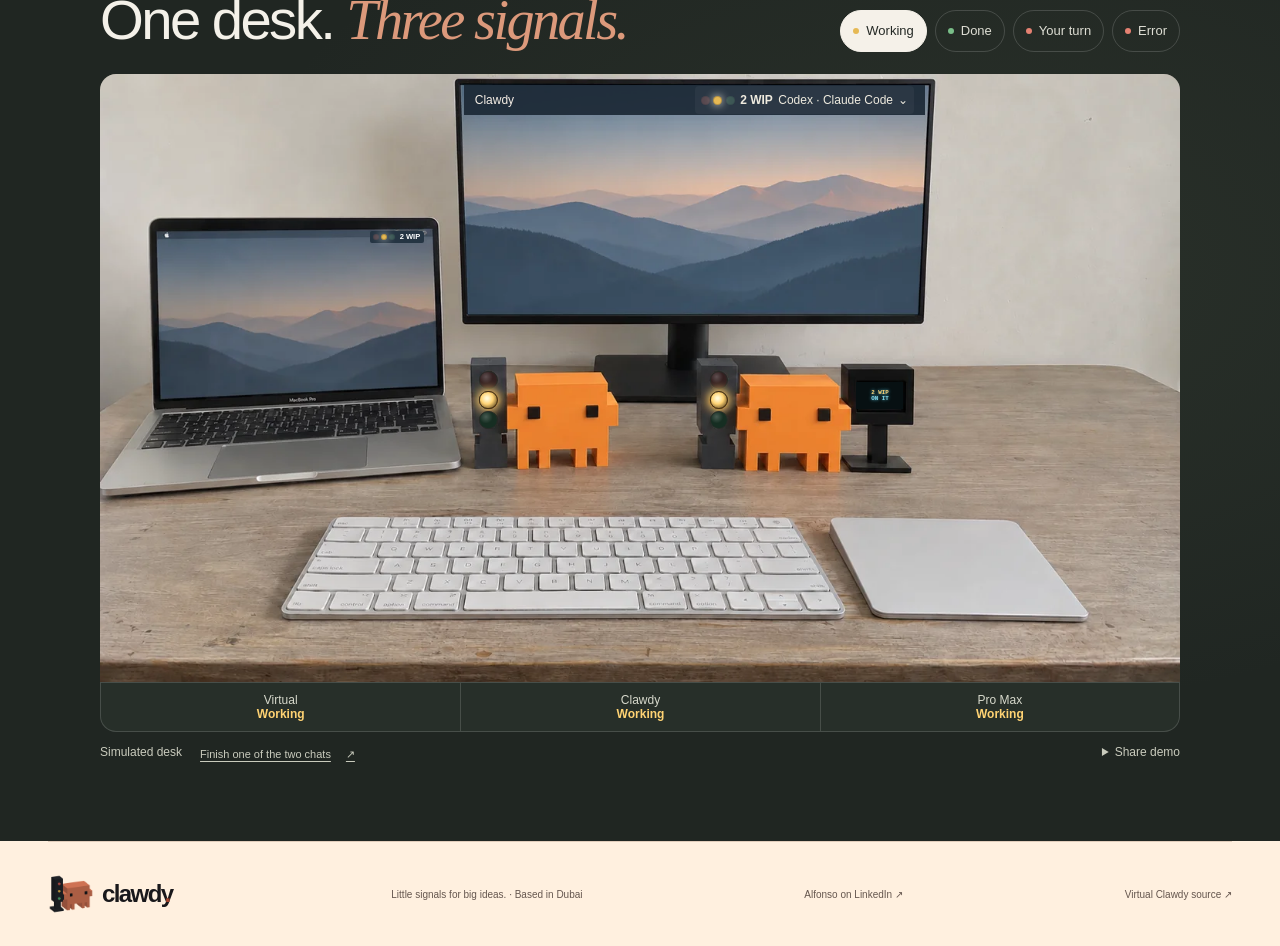
==== commit f0d57ad1: "Separate public Clawdy marketing from private hardware assets" ====
--- a/clawd-mascot-3d/index.html
+++ b/clawd-mascot-3d/index.html
@@ -8,14 +8,13 @@
   <link rel="icon" type="image/png" href="assets/clawdy-hero.png">
   <link rel="canonical" href="https://alfonsoforcen3.github.io/clawd-mascot-3d/">
   <meta name="theme-color" content="#fff0df"><title>Clawdy — Stop checking on your AI.</title>
-  <link rel="stylesheet" href="style.css?v=310f345a"><script src="app.js?v=2f38eb82" defer></script>
+  <link rel="stylesheet" href="style.css?v=310f345a"><script src="app.js?v=bb69045e" defer></script>
   <link rel="stylesheet" href="desk-demo.css?v=eb44537e">
-  <link rel="stylesheet" href="showcase.css?v=70de4797">
+  <link rel="stylesheet" href="showcase.css?v=77f3e614">
   <link rel="stylesheet" href="studio-hero.css?v=766cfd71">
   <script src="studio-hero.js?v=4f22f0d2" defer></script>
-  <script src="video.js?v=4423f28b" defer></script>
-  <script type="importmap">{"imports":{"three":"./vendor/three.module.js"}}</script>
-  <script type="module" src="scene.js?v=410fb2ad"></script>
+  <script src="video.js?v=a2e7fbcd" defer></script>
+  <script src="showcase.js?v=aba1c812" defer></script>
 </head>
 <body>
   <a class="skip-link" href="#main">Skip to content</a>
@@ -30,12 +29,12 @@
           <a class="button primary" id="install-toggle" href="#setup" aria-controls="setup">Install Virtual Clawdy <span aria-hidden="true">+</span></a>
           <a class="button outline" href="#get-clawdy">Buy Physical Clawdy <span aria-hidden="true">↓</span></a>
         </div>
-        <a class="text-link clawdy-3d-link" href="#clawdy-3d">Explore Clawdy in 3D ↓</a>
+        <a class="text-link clawdy-3d-link" href="#clawdy-3d">See how the signals work ↓</a>
         <p class="hero-note">Virtual Clawdy is available as a source preview.</p>
       </div>
       <figure class="hero-art hero-film" id="hero-film">
         <div class="video-frame">
-          <video controls playsinline preload="none" src="assets/clawdy-short-mobile.mp4" data-wide-src="assets/clawdy-short.mp4" width="848" height="480" poster="assets/clawdy-short-poster.webp" aria-label="Clawdy short demo">
+          <video controls playsinline preload="none" src="assets/clawdy-short-mobile.mp4" data-wide-src="assets/clawdy-short.mp4" data-hls-src="assets/hls/short/index.m3u8" width="848" height="480" poster="assets/clawdy-short-poster.webp" aria-label="Clawdy short demo">
             <track kind="captions" src="assets/clawdy-short.en.vtt" srclang="en" label="English">
           </video>
           <button type="button" class="video-start" hidden>
@@ -69,14 +68,14 @@
                   <span>Copy</span>
                 </button>
               </div>
-              <p id="mac-install-prompt" class="install-prompt">Help me set up the Virtual Clawdy source preview on this Mac from https://github.com/alfonsoforcen3/Clawdy-Companion. Use docs/TRY_VIRTUAL_CLAWDY.md. Check for macOS 13 or newer, Apple Command Line Tools and /usr/bin/python3.
+              <p id="mac-install-prompt" class="install-prompt">Help me set up the Virtual Clawdy source preview on this Mac from https://github.com/alfonsoforcen3/Clawdy-Virtual. Use docs/TRY_VIRTUAL_CLAWDY.md. Check for macOS 13 or newer, Apple Command Line Tools and /usr/bin/python3.
 
 Reuse a valid existing checkout or clone the repo, then build to a separate local cache. If anything is missing, explain how to get it and ask before installing it.
 
 After the build, tell me how to launch the sample-data demo and ask before opening it or replacing an existing trial. Skip Bluetooth, provider hooks and startup changes.</p>
             </div>
             <div class="install-tools">
-              <a class="text-link" href="https://github.com/alfonsoforcen3/Clawdy-Companion/blob/main/docs/TRY_VIRTUAL_CLAWDY.md">Mac setup guide <span aria-hidden="true">↗</span></a>
+              <a class="text-link" href="https://github.com/alfonsoforcen3/Clawdy-Virtual/blob/main/docs/TRY_VIRTUAL_CLAWDY.md">Mac setup guide <span aria-hidden="true">↗</span></a>
             </div>
             <p class="install-copy-status" role="status"></p>
           </details>
@@ -95,14 +94,14 @@
                   <span>Copy</span>
                 </button>
               </div>
-              <p id="windows-install-prompt" class="install-prompt">Help me set up the Virtual Clawdy source preview on this Windows 11 PC from https://github.com/alfonsoforcen3/Clawdy-Companion. Follow desktop/windows/README.md for the tray app. In native Windows PowerShell, check the OS architecture, Git, the .NET 10 SDK and native Python 3.9 or newer.
+              <p id="windows-install-prompt" class="install-prompt">Help me set up the Virtual Clawdy source preview on this Windows 11 PC from https://github.com/alfonsoforcen3/Clawdy-Virtual. Follow desktop/windows/README.md for the tray app. In native Windows PowerShell, check the OS architecture, Git, the .NET 10 SDK and native Python 3.9 or newer.
 
 Reuse a valid checkout or clone the repo. Build with desktop/windows/build.ps1 for the actual OS architecture and check the reported output for Clawdy.Windows.exe. If py -3 is unavailable, verify a native Python executable and use its full path with --python.
 
 Start with --demo, and ask before launching or installing prerequisites. If policy blocks a step, explain where it stopped. Skip Bluetooth, provider hooks and startup changes.</p>
             </div>
             <div class="install-tools">
-              <a class="text-link" href="https://github.com/alfonsoforcen3/Clawdy-Companion/blob/main/desktop/windows/README.md">Windows setup guide <span aria-hidden="true">↗</span></a>
+              <a class="text-link" href="https://github.com/alfonsoforcen3/Clawdy-Virtual/blob/main/desktop/windows/README.md">Windows setup guide <span aria-hidden="true">↗</span></a>
             </div>
             <p class="install-copy-status" role="status"></p>
           </details>
@@ -137,11 +136,10 @@
             </ul>
           </div>
         </div>
-        <div class="art" role="img" aria-label="Terracotta Clawdy beside a three-light signal post">
-          <img src="assets/clawdy-still.png" alt="" class="still">
-          <canvas aria-hidden="true"></canvas>
-          <span class="fallback-note" hidden>Still illustration · 3D unavailable</span>
-        </div>
+        <figure class="art">
+          <img src="assets/clawdy-hero.png" width="1940" height="1696" alt="Illustration of Clawdy beside a three-light signal post" loading="lazy">
+          <span class="signal-glow" aria-hidden="true"></span>
+        </figure>
         <div class="wrap readout">
           <p class="eyebrow chapter"><span id="signal-dot"></span><span id="phase-index">01 / YOUR TURN</span></p>
           <div class="selector" role="group" aria-label="Choose a simulated signal">
@@ -151,7 +149,6 @@
           </div>
           <a class="scroll-link" href="#physical" aria-label="See the physical Clawdy models"><span>DESK MODELS</span><b aria-hidden="true">↓</b></a>
         </div>
-        <div class="progress" aria-hidden="true"><i></i></div>
       </div>
     </section>
     <section class="launch-film wrap" id="film" aria-labelledby="film-title">
@@ -167,7 +164,7 @@
       </div>
       <figure class="launch-media">
         <div class="video-frame">
-          <video controls playsinline preload="none" src="assets/clawdy-launch-mobile.mp4" data-wide-src="assets/clawdy-launch.mp4" width="1280" height="720" poster="assets/clawdy-film-poster.webp" aria-label="Clawdy launch film">
+          <video controls playsinline preload="none" src="assets/clawdy-launch-mobile.mp4" data-wide-src="assets/clawdy-launch.mp4" data-hls-src="assets/hls/launch/index.m3u8" width="1280" height="720" poster="assets/clawdy-film-poster.webp" aria-label="Clawdy launch film">
             <track kind="captions" src="assets/clawdy-launch.en.vtt" srclang="en" label="English">
           </video>
           <button type="button" class="video-start" hidden>
@@ -188,7 +185,7 @@
         <li><img src="assets/providers/gemini-color.svg" alt="" width="26" height="26" loading="lazy"><span>Gemini CLI</span></li>
         <li><img src="assets/providers/cursor.svg" alt="" width="26" height="26" loading="lazy"><span>Cursor</span></li>
       </ul>
-      <p class="compat-note"><a href="https://github.com/alfonsoforcen3/Clawdy-Companion/blob/main/docs/PROVIDERS.md#other-providers">Other local tools can connect with a custom integration <span aria-hidden="true">↗</span></a> <span>Browser AI chats are unsupported.</span></p>
+      <p class="compat-note">Live status uses an existing local integration. Browser chats are outside this preview.</p>
     </section>
     <section id="physical" class="physical-section">
       <div class="wrap physical-layout">
@@ -201,7 +198,7 @@
             <summary>See the desk mockup</summary>
             <figure class="physical-art">
               <img src="assets/clawdy-desk.webp" alt="Desk mockup with Clawdy and Pro Max showing one active Codex session" width="1400" height="788" loading="lazy">
-              <figcaption class="image-note">Mockup with the Pro Max firmware display</figcaption>
+              <figcaption class="image-note">Desk mockup showing the Pro Max display</figcaption>
             </figure>
           </details>
         </div>
@@ -215,8 +212,7 @@
             <li><strong>Both:</strong> USB power and Bluetooth.</li>
           </ul>
           <div class="hardware-actions">
-            <a class="button primary" href="#get-clawdy">Get your own Clawdy <span aria-hidden="true">↓</span></a>
-            <a class="text-link" id="toy-setup" href="https://github.com/alfonsoforcen3/Clawdy-Companion/blob/main/docs/CUSTOMER_SETUP.md">Already have one? Setup guide ↗</a>
+            <a class="button primary" id="toy-setup" href="#get-clawdy">Get your own Clawdy <span aria-hidden="true">↓</span></a>
           </div>
         </div>
       </div>
@@ -304,7 +300,7 @@
       </div>
     </section>
   </main>
-  <footer class="wrap"><a class="brand" href="#" aria-label="Clawdy home"><img class="toy-mark" src="assets/clawdy-hero.png" width="1940" height="1696" alt="" aria-hidden="true"><span>clawdy<span class="brand-period">.</span></span></a><span>Little signals for big ideas. · Based in Dubai</span><a href="https://ae.linkedin.com/in/alfonsoforcen">Alfonso on LinkedIn ↗</a><a href="https://github.com/alfonsoforcen3/Clawdy-Companion">Explore the public source ↗</a></footer>
+  <footer class="wrap"><a class="brand" href="#" aria-label="Clawdy home"><img class="toy-mark" src="assets/clawdy-hero.png" width="1940" height="1696" alt="" aria-hidden="true"><span>clawdy<span class="brand-period">.</span></span></a><span>Little signals for big ideas. · Based in Dubai</span><a href="https://ae.linkedin.com/in/alfonsoforcen">Alfonso on LinkedIn ↗</a><a href="https://github.com/alfonsoforcen3/Clawdy-Virtual">Virtual Clawdy source ↗</a></footer>
   <dialog id="coffee-dialog" aria-labelledby="coffee-title"><button class="dialog-close" id="close-coffee" type="button" aria-label="Close coffee information">×</button><img class="toy-mark section-toy" src="assets/clawdy-hero.png" width="1940" height="1696" alt="" aria-hidden="true"><h2 id="coffee-title">A lovely thought.</h2><p>Clawdy’s coffee jar isn’t connected yet. Support payments are coming later, once a real payment option is ready.</p><p>There’s no checkout here, and no money will be collected.</p><button type="button" class="button primary" id="coffee-done">Back to Clawdy</button></dialog>
 </body>
 </html>
--- a/clawd-mascot-3d/showcase.css
+++ b/clawd-mascot-3d/showcase.css
@@ -1,42 +1,49 @@
-.clawdy-3d-link{display:inline-block;margin-top:18px}
-
-#clawdy-3d {
-  height: 305svh;
-  scroll-margin-top: 0;
-}
+.clawdy-3d-link { display: inline-block; margin-top: 18px; }
 
 #clawdy-3d .stage {
   --signal: #a0382c;
+  --glow: #ff675b;
+  --lamp-top: 24.9%;
   --tint: #e9ad9e;
   --wash: #f5e3dd;
-  position: sticky;
-  isolation: isolate;
-  top: 0;
-  height: 100svh;
   display: grid;
-  grid-template-rows: auto minmax(0, 1fr) auto;
-  overflow: hidden;
+  grid-template: "intro" auto "art" auto "readout" auto / minmax(0, 1fr);
+  place-items: center;
+  gap: clamp(14px, 3vw, 36px);
+  padding-top: clamp(28px, 6vw, 80px);
   background: radial-gradient(ellipse at 50% 58%, var(--tint), var(--wash) 76%);
 }
 
-#clawdy-3d .stage-intro {
-  width: min(100%, 500px);
-  justify-self: center;
-  text-align: center;
-  padding: clamp(16px, 4vh, 38px) 16px 0;
-  z-index: 1;
+#clawdy-3d [data-signal-phase=working] {
+  --signal: #8d530b;
+  --glow: #ffc65d;
+  --lamp-top: 43.2%;
+  --tint: #f2d397;
+  --wash: #fbefda;
 }
 
-#clawdy-3d .stage-intro .eyebrow {
-  display: block;
-  margin: 0 0 8px;
+#clawdy-3d [data-signal-phase=ready] {
+  --signal: #276845;
+  --glow: #7deb9c;
+  --lamp-top: 61%;
+  --tint: #add4b5;
+  --wash: #eaf4e9;
 }
 
+#clawdy-3d .stage-intro {
+  grid-area: intro;
+  width: min(100%, 500px);
+  padding-inline: 16px;
+  text-align: center;
+}
+
+#clawdy-3d .stage-intro .eyebrow { display: block; margin: 0 0 8px; }
+
 #clawdy-3d .stage-intro h2 {
+  margin: 0 0 12px;
   font-size: clamp(40px, 7vw, 96px);
+  font-weight: 480;
   line-height: 1;
-  margin: 0 0 12px;
-  font-weight: 480;
   letter-spacing: -.075em;
 }
 
@@ -47,45 +54,47 @@
   gap: 4px;
   margin: 0;
   padding: 0;
-  list-style: none;
   color: var(--ink);
   font-size: clamp(.84rem, 1.6vw, 1.125rem);
   line-height: 1.4;
+  list-style: none;
 }
 
 #clawdy-3d .stage-bullets li::before {
-  content: "";
   display: inline-block;
   width: .42em;
   height: .42em;
   margin: 0 .65em .16em 0;
+  border-radius: 50%;
   background: var(--signal);
-  border-radius: 50%;
+  content: "";
 }
 
-#clawdy-3d .art { position: relative; min-height: 0; }
-#clawdy-3d canvas, #clawdy-3d .still { position: absolute; width: 100%; height: 100%; inset: 0; }
-#clawdy-3d canvas { display: block; opacity: 0; }
-#clawdy-3d .art[data-ready] canvas { opacity: 1; }
-#clawdy-3d .art[data-ready] .still { visibility: hidden; }
-#clawdy-3d .still { object-fit: contain; padding: 20px; }
+#clawdy-3d .art {
+  grid-area: art;
+  position: relative;
+  width: min(78vw, 435px);
+  margin: 0;
+}
 
-#clawdy-3d .fallback-note {
+#clawdy-3d .art img { display: block; width: 100%; height: auto; }
+
+#clawdy-3d .signal-glow {
   position: absolute;
-  bottom: 8px;
-  left: 50%;
-  transform: translateX(-50%);
-  white-space: nowrap;
-  background: var(--wash);
-  padding: 5px 10px;
-  border-radius: 20px;
-  font-size: 11px;
+  top: var(--lamp-top);
+  left: 24.25%;
+  width: 6%;
+  aspect-ratio: 1;
+  border-radius: 50%;
+  background: var(--glow);
+  box-shadow: 0 0 20px var(--glow);
+  transform: translate(-50%, -50%);
 }
 
 #clawdy-3d .readout {
-  position: relative;
+  grid-area: readout;
   display: grid;
-  grid-template-columns: 1fr auto 1fr;
+  grid-template-columns: minmax(0, 1fr) auto minmax(0, 1fr);
   align-items: center;
   gap: 18px;
   padding: 13px 0 23px;
@@ -93,64 +102,57 @@
 }
 
 #clawdy-3d .chapter { margin: 0; }
-#clawdy-3d #signal-dot { width: 7px; height: 7px; border-radius: 50%; background: var(--signal); }
+
+#clawdy-3d #signal-dot {
+  display: inline-block;
+  width: 7px;
+  height: 7px;
+  margin-right: 6px;
+  border-radius: 50%;
+  background: var(--signal);
+}
 
 #clawdy-3d .selector {
   display: flex;
   gap: 4px;
+  padding: 4px;
   border: 1px solid #29292325;
-  padding: 4px;
   border-radius: 40px;
   background: #f5f1ebbb;
 }
 
 #clawdy-3d .selector button {
+  min-height: 44px;
+  padding: 9px 11px;
   border: 0;
+  border-radius: 25px;
   background: transparent;
-  border-radius: 25px;
-  padding: 9px 11px;
   font-size: 12px;
   white-space: nowrap;
-  min-height: 38px;
 }
 
 #clawdy-3d .selector button[aria-pressed=true] { background: #fff; box-shadow: 0 1px 5px #29292318; }
-#clawdy-3d .selector i { display: inline-block; width: 7px; height: 7px; border-radius: 50%; background: #ba4c3c; margin-right: 6px; }
+#clawdy-3d .selector i { display: inline-block; width: 7px; height: 7px; margin-right: 6px; border-radius: 50%; background: #ba4c3c; }
 #clawdy-3d .selector button:nth-child(2) i { background: #b87412; }
 #clawdy-3d .selector button:nth-child(3) i { background: #348057; }
 
 #clawdy-3d .scroll-link { justify-self: end; display: flex; align-items: center; gap: 12px; min-height: 44px; font-size: 9px; letter-spacing: .14em; line-height: 1.5; }
 #clawdy-3d .scroll-link b { display: grid; place-items: center; width: 38px; height: 38px; border: 1px solid #29292325; border-radius: 50%; font-size: 17px; font-weight: 400; }
-#clawdy-3d .progress { position: absolute; bottom: 0; left: 0; right: 0; height: 2px; background: #29292325; }
-#clawdy-3d .progress i { display: block; width: 100%; height: 100%; background: var(--signal); transform: scaleX(0); transform-origin: left; }
 
-@media (min-width: 900px) and (min-height: 650px) and (min-aspect-ratio: 4/3) and (prefers-reduced-motion: no-preference) {
-  #clawdy-3d .stage { grid-template-rows: minmax(0, 1fr) auto; }
-  #clawdy-3d .stage-intro {
-    position: absolute;
-    width: min(34vw, 500px);
-    top: 47%;
-    right: max(6vw, 32px);
-    padding: 0;
-    transform: translateY(-50%);
-    text-align: left;
-    opacity: var(--story-copy, 1);
+@media (min-width: 850px) {
+  #clawdy-3d .stage {
+    grid-template: "art intro" auto "readout readout" auto / minmax(0, 1fr) minmax(0, 1fr);
+    padding-inline: 5vw;
   }
-  #clawdy-3d [data-signal-phase=working] .stage-intro { right: auto; left: max(6vw, 32px); }
-  #clawdy-3d .stage-intro h2 { font-size: clamp(46px, 6vw, 96px); }
-  #clawdy-3d .still { transform: translateX(var(--model-shift, -24%)); }
+  #clawdy-3d [data-signal-phase=working] {
+    grid-template-areas: "intro art" "readout readout";
+  }
+  #clawdy-3d .stage-intro { text-align: left; }
+  #clawdy-3d .art { width: min(37vw, 520px); }
 }
 
 @media (max-width: 700px) {
   #clawdy-3d .readout { grid-template-columns: 1fr auto; gap: 10px; padding: 11px 0 16px; }
-  #clawdy-3d .selector { grid-row: 2; grid-column: 1/-1; justify-self: center; }
-  #clawdy-3d .selector button { min-height: 44px; }
+  #clawdy-3d .selector { grid-row: 2; grid-column: 1 / -1; justify-self: center; }
   #clawdy-3d .scroll-link { gap: 6px; letter-spacing: .06em; }
-  #clawdy-3d .stage-intro h2 { font-size: clamp(40px, 11vw, 58px); }
 }
-
-@media (prefers-reduced-motion: reduce), (max-height: 500px) {
-  #clawdy-3d { height: auto; }
-  #clawdy-3d .stage { position: relative; top: auto; min-height: 440px; }
-  #clawdy-3d .progress { display: none; }
-}
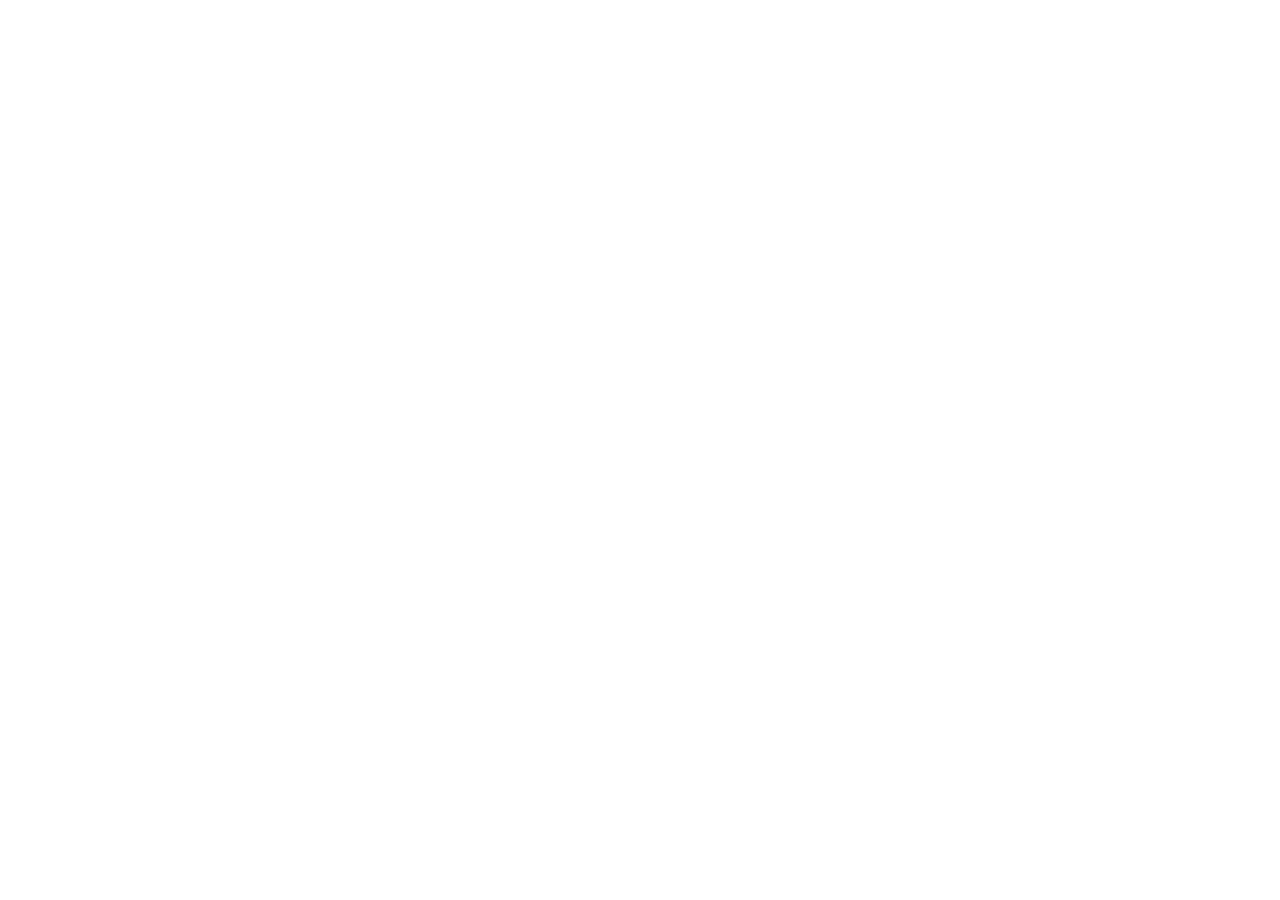
==== commit e9c6add5: "Redirect the original Clawdy QR to the new website" ====
--- a/clawd-mascot-3d/index.html
+++ b/clawd-mascot-3d/index.html
@@ -1,306 +1,15 @@
 <!doctype html>
 <html lang="en">
 <head>
-  <meta charset="utf-8"><meta name="viewport" content="width=device-width, initial-scale=1">
-  <meta name="description" content="Meet Virtual Clawdy. Quiet menu-bar traffic lights for your local AI work, with a little personality and a clear cue when it's your turn.">
-  <meta property="og:title" content="Clawdy — Stop checking on your AI."><meta property="og:description" content="Menu-bar traffic lights for local AI coding chats. Explore a simulated browser demo and a Mac source prototype; no signed installer is available."><meta property="og:type" content="website">
-  <meta property="og:image" content="https://alfonsoforcen3.github.io/clawd-mascot-3d/assets/clawdy-desk.webp">
-  <link rel="icon" type="image/png" href="assets/clawdy-hero.png">
-  <link rel="canonical" href="https://alfonsoforcen3.github.io/clawd-mascot-3d/">
-  <meta name="theme-color" content="#fff0df"><title>Clawdy — Stop checking on your AI.</title>
-  <link rel="stylesheet" href="style.css?v=310f345a"><script src="app.js?v=bb69045e" defer></script>
-  <link rel="stylesheet" href="desk-demo.css?v=eb44537e">
-  <link rel="stylesheet" href="showcase.css?v=77f3e614">
-  <link rel="stylesheet" href="studio-hero.css?v=766cfd71">
-  <script src="studio-hero.js?v=4f22f0d2" defer></script>
-  <script src="video.js?v=a2e7fbcd" defer></script>
-  <script src="showcase.js?v=aba1c812" defer></script>
+  <meta charset="utf-8">
+  <meta name="viewport" content="width=device-width, initial-scale=1">
+  <title>Clawdy has moved</title>
+  <link rel="canonical" href="https://alfonsoforcen3.github.io/Clawdy-Virtual/">
+  <script>
+    location.replace('https://alfonsoforcen3.github.io/Clawdy-Virtual/' + location.search + location.hash);
+  </script>
 </head>
 <body>
-  <a class="skip-link" href="#main">Skip to content</a>
-  <header class="nav wrap"><a class="brand" href="#" aria-label="Clawdy home"><img class="toy-mark" src="assets/clawdy-hero.png" width="1940" height="1696" alt="" aria-hidden="true"><span>clawdy<span class="brand-period">.</span></span></a><nav aria-label="Main navigation"><a href="#experience">Try the demo</a><a href="#physical">Physical Clawdy</a><a class="nav-button" href="#setup">Install <span aria-hidden="true">↓</span></a></nav></header>
-  <main id="main">
-    <section class="hero wrap">
-      <div class="hero-copy">
-        <p class="eyebrow"><span class="tiny-signal"></span> A TRAFFIC LIGHT FOR YOUR AI CODING CHATS</p>
-        <h1>Stop checking<br>on your <em>AI.</em></h1>
-        <p class="intro">Your AI agent asked a question at 9:05. You checked at noon. Clawdy tells you when it needs you.</p>
-        <div class="hero-actions">
-          <a class="button primary" id="install-toggle" href="#setup" aria-controls="setup">Install Virtual Clawdy <span aria-hidden="true">+</span></a>
-          <a class="button outline" href="#get-clawdy">Buy Physical Clawdy <span aria-hidden="true">↓</span></a>
-        </div>
-        <a class="text-link clawdy-3d-link" href="#clawdy-3d">See how the signals work ↓</a>
-        <p class="hero-note">Virtual Clawdy is available as a source preview.</p>
-      </div>
-      <figure class="hero-art hero-film" id="hero-film">
-        <div class="video-frame">
-          <video controls playsinline preload="none" src="assets/clawdy-short-mobile.mp4" data-wide-src="assets/clawdy-short.mp4" data-hls-src="assets/hls/short/index.m3u8" width="848" height="480" poster="assets/clawdy-short-poster.webp" aria-label="Clawdy short demo">
-            <track kind="captions" src="assets/clawdy-short.en.vtt" srclang="en" label="English">
-          </video>
-          <button type="button" class="video-start" hidden>
-            <img src="assets/clawdy-short-poster.webp" alt="">
-            <span><span aria-hidden="true">▶</span> <span class="video-start-label">Play short demo</span></span>
-          </button>
-        </div>
-        <p class="video-status" role="status"></p>
-        <figcaption class="video-caption">
-          <span>Illustrated demo · 17 seconds</span>
-          <a href="assets/clawdy-short-mobile.mp4">Open short video ↗</a>
-        </figcaption>
-      </figure>
-      <details id="setup" class="virtual-install">
-        <summary class="button outline">Install Virtual Clawdy</summary>
-        <div class="install-panel">
-          <p class="eyebrow" id="start">BUILD FROM SOURCE</p>
-          <p>Choose your computer, then paste its prompt into an AI assistant that can run commands on it.</p>
-          <details class="install-platform" id="mac-setup">
-            <summary>
-              <span class="platform-icon"><img src="assets/providers/apple.svg" width="20" height="20" alt=""></span>
-              <span class="platform-name">Mac</span>
-              <span class="platform-hint">macOS 13+</span>
-              <span class="platform-chevron" aria-hidden="true"></span>
-            </summary>
-            <div class="prompt-card">
-              <div class="prompt-bar">
-                <span class="prompt-file"><span aria-hidden="true">›_</span> macos.txt</span>
-                <button class="prompt-copy" type="button" aria-label="Copy Mac prompt" data-copy-install="mac-install-prompt" hidden>
-                  <svg width="16" height="16" viewBox="0 0 24 24" fill="none" stroke="currentColor" stroke-width="1.7" aria-hidden="true"><rect x="8" y="8" width="12" height="12" rx="2"/><path d="M16 8V6a2 2 0 0 0-2-2H6a2 2 0 0 0-2 2v8a2 2 0 0 0 2 2h2"/></svg>
-                  <span>Copy</span>
-                </button>
-              </div>
-              <p id="mac-install-prompt" class="install-prompt">Help me set up the Virtual Clawdy source preview on this Mac from https://github.com/alfonsoforcen3/Clawdy-Virtual. Use docs/TRY_VIRTUAL_CLAWDY.md. Check for macOS 13 or newer, Apple Command Line Tools and /usr/bin/python3.
-
-Reuse a valid existing checkout or clone the repo, then build to a separate local cache. If anything is missing, explain how to get it and ask before installing it.
-
-After the build, tell me how to launch the sample-data demo and ask before opening it or replacing an existing trial. Skip Bluetooth, provider hooks and startup changes.</p>
-            </div>
-            <div class="install-tools">
-              <a class="text-link" href="https://github.com/alfonsoforcen3/Clawdy-Virtual/blob/main/docs/TRY_VIRTUAL_CLAWDY.md">Mac setup guide <span aria-hidden="true">↗</span></a>
-            </div>
-            <p class="install-copy-status" role="status"></p>
-          </details>
-          <details class="install-platform" id="windows-setup">
-            <summary>
-              <span class="platform-icon"><img src="assets/providers/windows11.svg" width="20" height="20" alt=""></span>
-              <span class="platform-name">Windows</span>
-              <span class="platform-hint">Windows 11</span>
-              <span class="platform-chevron" aria-hidden="true"></span>
-            </summary>
-            <div class="prompt-card">
-              <div class="prompt-bar">
-                <span class="prompt-file"><span aria-hidden="true">›_</span> windows.txt</span>
-                <button class="prompt-copy" type="button" aria-label="Copy Windows prompt" data-copy-install="windows-install-prompt" hidden>
-                  <svg width="16" height="16" viewBox="0 0 24 24" fill="none" stroke="currentColor" stroke-width="1.7" aria-hidden="true"><rect x="8" y="8" width="12" height="12" rx="2"/><path d="M16 8V6a2 2 0 0 0-2-2H6a2 2 0 0 0-2 2v8a2 2 0 0 0 2 2h2"/></svg>
-                  <span>Copy</span>
-                </button>
-              </div>
-              <p id="windows-install-prompt" class="install-prompt">Help me set up the Virtual Clawdy source preview on this Windows 11 PC from https://github.com/alfonsoforcen3/Clawdy-Virtual. Follow desktop/windows/README.md for the tray app. In native Windows PowerShell, check the OS architecture, Git, the .NET 10 SDK and native Python 3.9 or newer.
-
-Reuse a valid checkout or clone the repo. Build with desktop/windows/build.ps1 for the actual OS architecture and check the reported output for Clawdy.Windows.exe. If py -3 is unavailable, verify a native Python executable and use its full path with --python.
-
-Start with --demo, and ask before launching or installing prerequisites. If policy blocks a step, explain where it stopped. Skip Bluetooth, provider hooks and startup changes.</p>
-            </div>
-            <div class="install-tools">
-              <a class="text-link" href="https://github.com/alfonsoforcen3/Clawdy-Virtual/blob/main/desktop/windows/README.md">Windows setup guide <span aria-hidden="true">↗</span></a>
-            </div>
-            <p class="install-copy-status" role="status"></p>
-          </details>
-        </div>
-      </details>
-    </section>
-    <section id="clawdy-3d" class="story" aria-label="Clawdy signal experience">
-      <div class="stage" data-signal-phase="attention">
-        <div class="stage-intro">
-          <div data-panel="0">
-            <p class="eyebrow">01 / RED LIGHT</p>
-            <h2>Your <em>turn.</em></h2>
-            <ul class="stage-bullets">
-              <li>See questions and errors as they happen.</li>
-              <li>Open the chat from supported alerts.</li>
-            </ul>
-          </div>
-          <div data-panel="1" hidden>
-            <p class="eyebrow">02 / AMBER LIGHT</p>
-            <h2>Still <em>working.</em></h2>
-            <ul class="stage-bullets">
-              <li>See how many chats are working.</li>
-              <li>Get on with your day.</li>
-            </ul>
-          </div>
-          <div data-panel="2" hidden>
-            <p class="eyebrow">03 / GREEN LIGHT</p>
-            <h2>All <em>done.</em></h2>
-            <ul class="stage-bullets">
-              <li>Green means your AI has finished.</li>
-              <li>Come back when you’re ready.</li>
-            </ul>
-          </div>
-        </div>
-        <figure class="art">
-          <img src="assets/clawdy-hero.png" width="1940" height="1696" alt="Illustration of Clawdy beside a three-light signal post" loading="lazy">
-          <span class="signal-glow" aria-hidden="true"></span>
-        </figure>
-        <div class="wrap readout">
-          <p class="eyebrow chapter"><span id="signal-dot"></span><span id="phase-index">01 / YOUR TURN</span></p>
-          <div class="selector" role="group" aria-label="Choose a simulated signal">
-            <button type="button" data-phase="0" aria-pressed="true"><i></i>Your turn</button>
-            <button type="button" data-phase="1" aria-pressed="false"><i></i>Working</button>
-            <button type="button" data-phase="2" aria-pressed="false"><i></i>Ready</button>
-          </div>
-          <a class="scroll-link" href="#physical" aria-label="See the physical Clawdy models"><span>DESK MODELS</span><b aria-hidden="true">↓</b></a>
-        </div>
-      </div>
-    </section>
-    <section class="launch-film wrap" id="film" aria-labelledby="film-title">
-      <div class="film-copy">
-        <p class="eyebrow">FULL WALKTHROUGH · 46 SECONDS</p>
-        <h2 id="film-title">Meet Clawdy.</h2>
-        <ul class="scan-list signal-list">
-          <li><span class="status-dot amber" aria-hidden="true"></span><strong>Amber:</strong> Working</li>
-          <li><span class="status-dot green" aria-hidden="true"></span><strong>Green:</strong> Done</li>
-          <li><span class="status-dot red" aria-hidden="true"></span><strong>Red:</strong> Needs you</li>
-        </ul>
-        <a class="text-link" href="#setup">Install Virtual Clawdy ↓</a>
-      </div>
-      <figure class="launch-media">
-        <div class="video-frame">
-          <video controls playsinline preload="none" src="assets/clawdy-launch-mobile.mp4" data-wide-src="assets/clawdy-launch.mp4" data-hls-src="assets/hls/launch/index.m3u8" width="1280" height="720" poster="assets/clawdy-film-poster.webp" aria-label="Clawdy launch film">
-            <track kind="captions" src="assets/clawdy-launch.en.vtt" srclang="en" label="English">
-          </video>
-          <button type="button" class="video-start" hidden>
-            <img src="assets/clawdy-film-poster.webp" alt="">
-            <span><span aria-hidden="true">▶</span> <span class="video-start-label">Play full walkthrough</span></span>
-          </button>
-        </div>
-        <p class="video-status" role="status"></p>
-        <figcaption class="video-caption"><a href="assets/clawdy-launch-mobile.mp4">Open full video ↗</a></figcaption>
-      </figure>
-    </section>
-    <section id="compatibility" class="compatibility wrap" aria-labelledby="compatibility-title">
-      <p class="eyebrow">LOCAL AI CODING TOOLS</p>
-      <h2 id="compatibility-title">Works with <em>your tools.</em></h2>
-      <ul class="provider-strip" aria-label="Available local integrations">
-        <li><img src="assets/providers/codex-color.svg" alt="" width="26" height="26" loading="lazy"><span>Codex</span></li>
-        <li><img src="assets/providers/claude-color.svg" alt="" width="26" height="26" loading="lazy"><span>Claude Code</span></li>
-        <li><img src="assets/providers/gemini-color.svg" alt="" width="26" height="26" loading="lazy"><span>Gemini CLI</span></li>
-        <li><img src="assets/providers/cursor.svg" alt="" width="26" height="26" loading="lazy"><span>Cursor</span></li>
-      </ul>
-      <p class="compat-note">Live status uses an existing local integration. Browser chats are outside this preview.</p>
-    </section>
-    <section id="physical" class="physical-section">
-      <div class="wrap physical-layout">
-        <div class="physical-media">
-          <figure class="physical-art physical-photo">
-            <img src="assets/clawdy-real-desk.webp" alt="Orange Clawdy builds and traffic-light posts lined up under a desk monitor, with a Pro Max screen on the left" width="1250" height="1186" loading="lazy">
-            <figcaption class="image-note">Clawdy and Pro Max on a real desk</figcaption>
-          </figure>
-          <details class="desk-mockup">
-            <summary>See the desk mockup</summary>
-            <figure class="physical-art">
-              <img src="assets/clawdy-desk.webp" alt="Desk mockup with Clawdy and Pro Max showing one active Codex session" width="1400" height="788" loading="lazy">
-              <figcaption class="image-note">Desk mockup showing the Pro Max display</figcaption>
-            </figure>
-          </details>
-        </div>
-        <div class="physical-copy">
-          <p class="eyebrow">02 / THE DESK COMPANIONS</p>
-          <h2>Physical Clawdy<br><em>exists!</em></h2>
-          <p class="section-copy">Physical Clawdy mirrors the status from your computer over Bluetooth.</p>
-          <ul class="scan-list">
-            <li><strong>Clawdy:</strong> Three status lights.</li>
-            <li><strong>Pro Max:</strong> Adds a screen for status, session count, and provider.</li>
-            <li><strong>Both:</strong> USB power and Bluetooth.</li>
-          </ul>
-          <div class="hardware-actions">
-            <a class="button primary" id="toy-setup" href="#get-clawdy">Get your own Clawdy <span aria-hidden="true">↓</span></a>
-          </div>
-        </div>
-      </div>
-    </section>
-    <section id="get-clawdy" class="wrap desk-prices" aria-labelledby="desk-prices-title">
-      <p class="eyebrow">PHYSICAL CLAWDY</p>
-      <h2 id="desk-prices-title">Get your own Clawdy.</h2>
-      <div class="setup-grid">
-        <article class="setup-card">
-          <img class="model-mockup" src="assets/clawdy-product-hd.webp" width="1536" height="1024" alt="Orange Clawdy beside its traffic-light post with amber lit" loading="lazy" decoding="async">
-          <h3>Clawdy</h3>
-          <p class="model-price"><strong>139 <span>AED</span></strong></p>
-          <ul class="scan-list">
-            <li>Three lights for working, done, and needs you.</li>
-            <li>USB power and Bluetooth.</li>
-          </ul>
-          <a class="button primary" href="https://wa.me/971585855905?text=Hi%20Alfonso%21%20I%E2%80%99d%20like%20to%20buy%20a%20Clawdy%20for%20139%20AED.%20Is%20it%20available%3F"><img class="whatsapp-icon" src="assets/whatsapp.svg" width="18" height="18" alt="">Buy Clawdy on WhatsApp <span aria-hidden="true">↗</span></a>
-        </article>
-        <article class="setup-card">
-          <img class="model-mockup" src="assets/clawdy-pro-max-product-hd.webp" width="1536" height="1024" alt="Clawdy Pro Max with amber lit and its standing OLED showing one active Codex session" loading="lazy" decoding="async">
-          <h3>Clawdy Pro Max</h3>
-          <p class="model-price"><strong>229 <span>AED</span></strong></p>
-          <ul class="scan-list">
-            <li>All three lights, plus a status display.</li>
-            <li>See the working session count and AI provider.</li>
-          </ul>
-          <a class="button primary" href="https://wa.me/971585855905?text=Hi%20Alfonso%21%20I%E2%80%99d%20like%20to%20buy%20a%20Clawdy%20Pro%20Max%20for%20229%20AED.%20Is%20it%20available%3F"><img class="whatsapp-icon" src="assets/whatsapp.svg" width="18" height="18" alt="">Buy Clawdy Pro Max on WhatsApp <span aria-hidden="true">↗</span></a>
-        </article>
-      </div>
-    </section>
-    <section class="closing wrap"><img class="toy-mark section-toy" src="assets/clawdy-hero.png" width="1940" height="1696" alt="" aria-hidden="true"><p class="eyebrow">BASED IN DUBAI. MADE FOR YOUR CORNER OF THE WORLD.</p><h2>Big ideas.<br><em>Little company.</em></h2><button type="button" class="button outline" id="coffee-button">Buy me a coffee <span aria-hidden="true">↗</span></button><p class="fine-print">Support payments are coming later.</p></section>
-    <section id="experience" class="desk-demo dark-section" aria-labelledby="desk-demo-title">
-      <div class="wrap">
-        <div class="desk-demo-head">
-          <div><p class="eyebrow">INTERACTIVE DEMO</p><h2 id="desk-demo-title">One desk. <em>Three signals.</em></h2></div>
-          <div class="signal-controls" role="group" aria-label="Choose simulated AI status">
-            <button type="button" data-state="working" aria-pressed="true"><span class="status-dot amber"></span>Working</button>
-            <button type="button" data-state="ready" aria-pressed="false"><span class="status-dot green"></span>Done</button>
-            <button type="button" data-state="attention" aria-pressed="false"><span class="status-dot red"></span>Your turn</button>
-            <button type="button" data-state="error" aria-pressed="false"><span class="status-dot red"></span>Error</button>
-          </div>
-        </div>
-        <div class="interactive-preview">
-          <div class="desk-scene">
-            <img class="desk-photo" src="assets/clawdy-desk.webp" width="1400" height="788" loading="lazy" alt="An open MacBook and monitor with two orange Clawdy desk toys">
-            <div class="desk-menu demo-menu">
-              <span aria-hidden="true">Clawdy</span>
-              <button type="button" id="menu-preview" aria-expanded="false" aria-controls="demo-card" aria-label="Show simulated Clawdy status card">
-                <span class="lights" id="demo-lights" aria-hidden="true"><i class="lamp red"></i><i class="lamp amber on"></i><i class="lamp green"></i></span>
-                <b id="demo-wip">2 WIP</b><span id="demo-providers">Codex · Claude Code</span><span aria-hidden="true">⌄</span>
-              </button>
-            </div>
-            <div class="desk-mac" aria-hidden="true"><span class="lights"><i class="lamp red"></i><i class="lamp amber on"></i><i class="lamp green"></i></span><span data-desk-wip>2 WIP</span></div>
-            <div class="desk-post desk-post--classic" aria-hidden="true"><i class="lamp red"></i><i class="lamp amber on"></i><i class="lamp green"></i></div>
-            <div class="desk-post desk-post--pro" aria-hidden="true"><i class="lamp red"></i><i class="lamp amber on"></i><i class="lamp green"></i></div>
-            <div class="desk-oled" aria-hidden="true"><span data-desk-wip>2 WIP</span><span id="desk-oled-status">ON IT</span></div>
-          </div>
-          <article class="attention-card" id="demo-card" hidden>
-            <div class="card-top"><span class="status-dot amber" id="demo-dot"></span><span id="demo-label">ON IT</span><button type="button" id="dismiss-card" aria-label="Dismiss simulated status card">×</button></div>
-            <div class="card-body"><div class="mascot-tile"><img src="assets/clawdy-hero.png" width="1940" height="1696" alt="" loading="lazy"></div><div><h3 id="demo-title">Ideas in motion.</h3><p id="demo-message">Your chats are working.</p><button type="button" class="card-action" id="open-chat" hidden>Open chat <span aria-hidden="true">↗</span></button></div></div>
-            <div class="card-foot" id="card-foot">Simulated status</div>
-          </article>
-          <div class="desk-readout">
-            <span>Virtual <b data-desk-label>Working</b></span>
-            <span>Clawdy <b data-desk-label>Working</b></span>
-            <span>Pro Max <b data-desk-label>Working</b></span>
-          </div>
-        </div>
-        <p class="sr-only" id="demo-announcement" role="status" aria-live="polite" aria-atomic="true"></p>
-        <div class="desk-demo-tools">
-          <span>Simulated desk</span>
-          <button type="button" class="finish-demo" id="finish-demo">Finish one of the two chats <span aria-hidden="true">↗</span></button>
-          <details class="desk-share">
-            <summary>Share demo</summary>
-            <div class="share-action">
-              <p id="share-boundary"></p><p class="sr-only" id="share-state"></p>
-              <button type="button" class="button share-button" id="share-demo" disabled>Share this demo ↗</button>
-              <p id="share-feedback" role="status" aria-live="polite"></p>
-              <label id="share-manual-label" for="share-manual" hidden>Share text · select and copy if needed</label>
-              <textarea id="share-manual" readonly rows="5" hidden></textarea>
-            </div>
-          </details>
-        </div>
-        <p class="demo-feedback" id="demo-feedback"></p>
-      </div>
-    </section>
-  </main>
-  <footer class="wrap"><a class="brand" href="#" aria-label="Clawdy home"><img class="toy-mark" src="assets/clawdy-hero.png" width="1940" height="1696" alt="" aria-hidden="true"><span>clawdy<span class="brand-period">.</span></span></a><span>Little signals for big ideas. · Based in Dubai</span><a href="https://ae.linkedin.com/in/alfonsoforcen">Alfonso on LinkedIn ↗</a><a href="https://github.com/alfonsoforcen3/Clawdy-Virtual">Virtual Clawdy source ↗</a></footer>
-  <dialog id="coffee-dialog" aria-labelledby="coffee-title"><button class="dialog-close" id="close-coffee" type="button" aria-label="Close coffee information">×</button><img class="toy-mark section-toy" src="assets/clawdy-hero.png" width="1940" height="1696" alt="" aria-hidden="true"><h2 id="coffee-title">A lovely thought.</h2><p>Clawdy’s coffee jar isn’t connected yet. Support payments are coming later, once a real payment option is ready.</p><p>There’s no checkout here, and no money will be collected.</p><button type="button" class="button primary" id="coffee-done">Back to Clawdy</button></dialog>
+  <p><a href="https://alfonsoforcen3.github.io/Clawdy-Virtual/">Open the Clawdy website</a></p>
 </body>
 </html>
